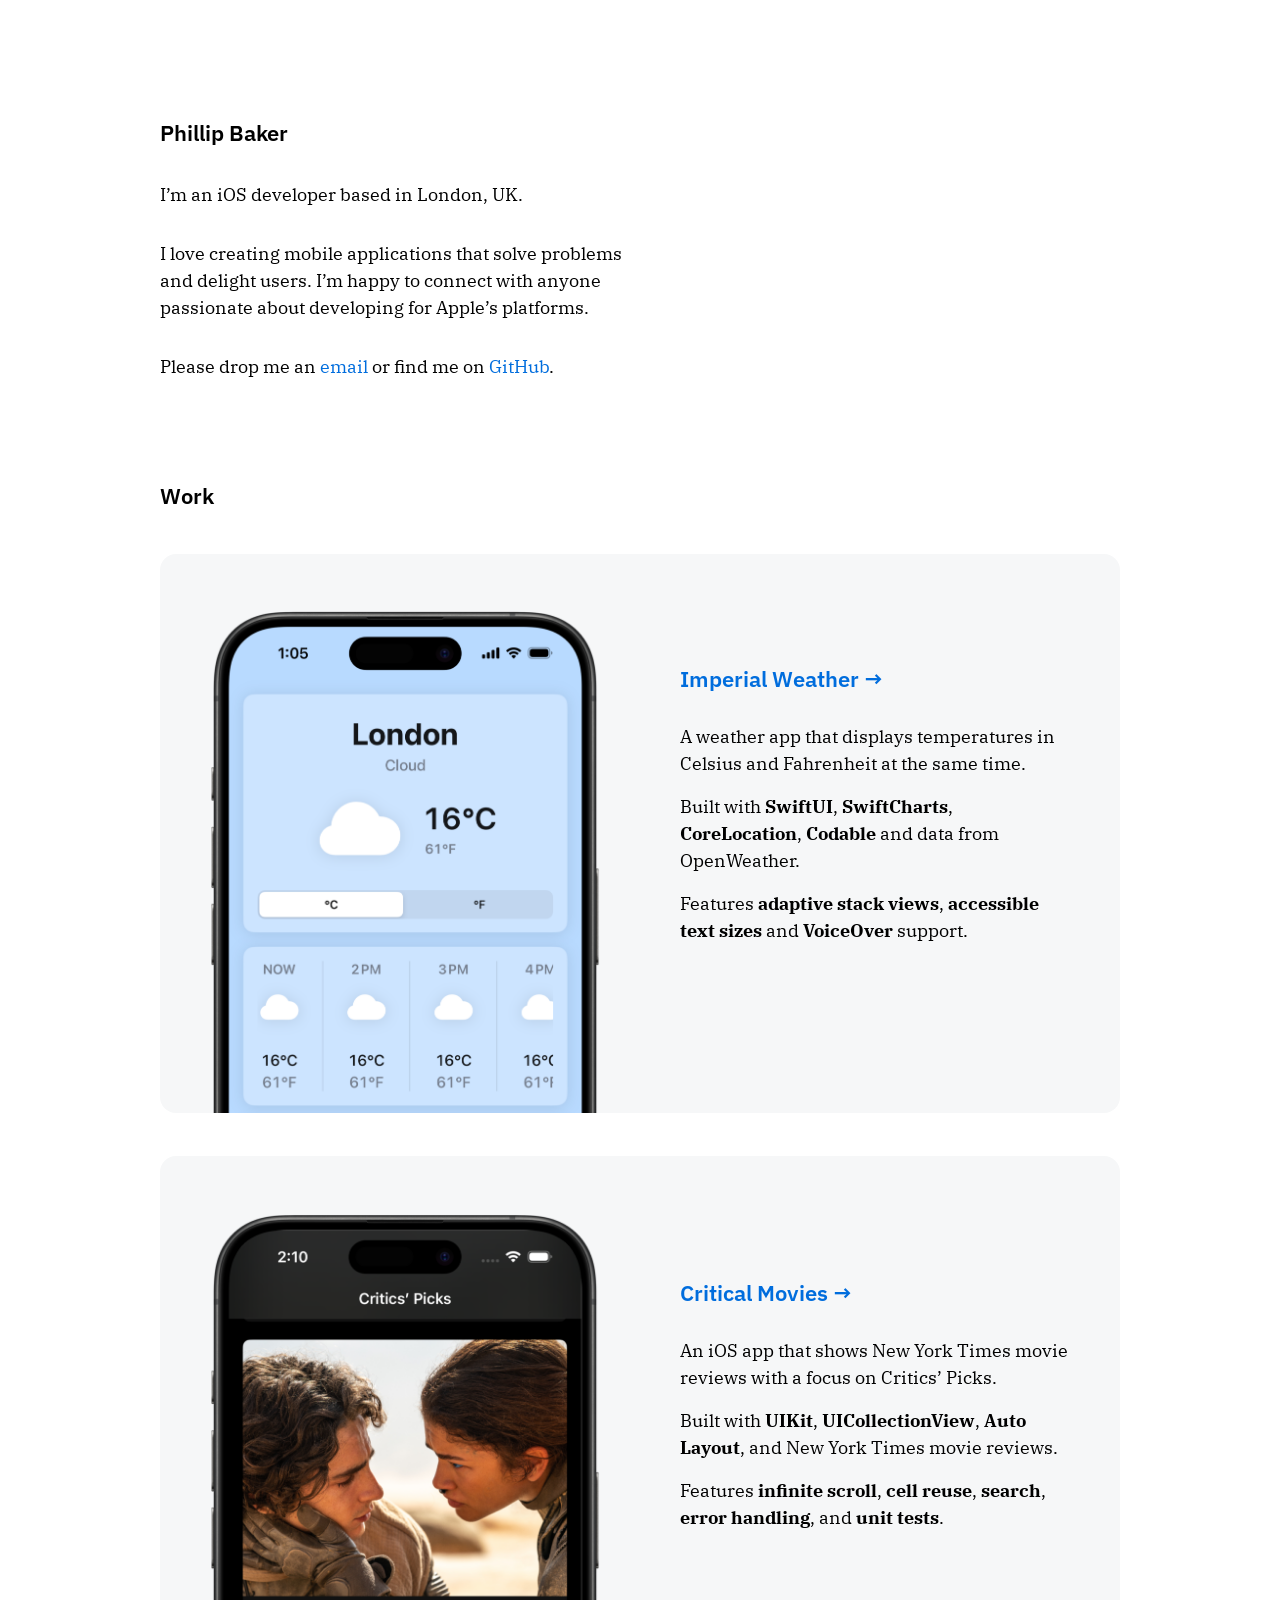
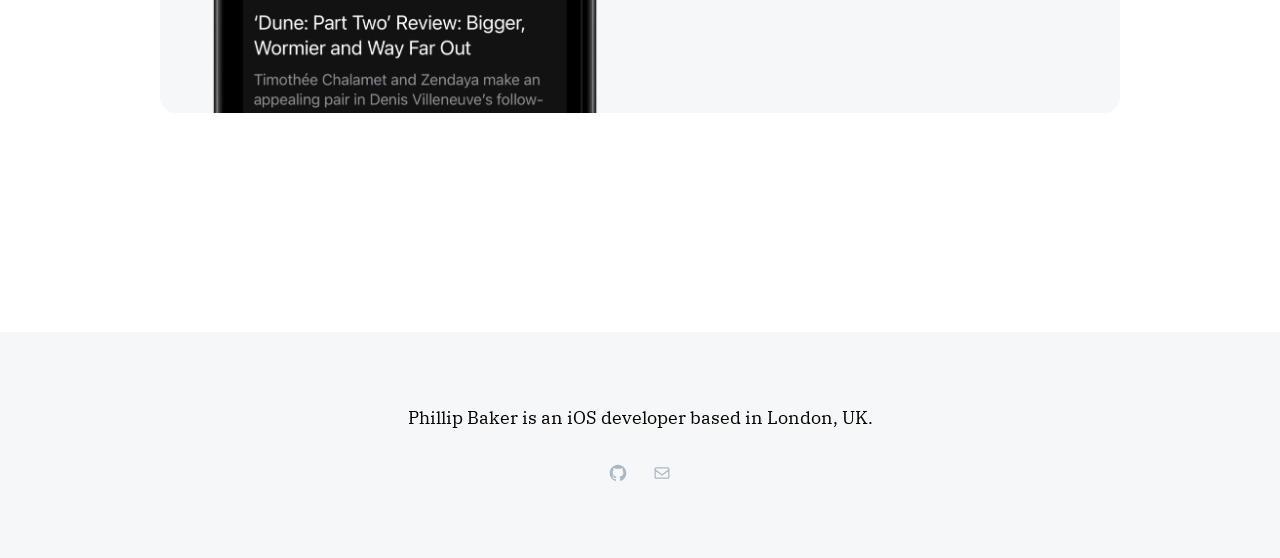
==== index.html @ 7334cdbc "Initial commit" ====
<!DOCTYPE html>
<html dir="ltr" lang="en-US" prefix="og: https://ogp.me/ns#">
<head>
	<meta charset="UTF-8">
	<meta name="viewport" content="width=device-width, initial-scale=1">
	<style>img:is([sizes="auto" i], [sizes^="auto," i]) { contain-intrinsic-size: 3000px 1500px }</style>
	
		<!-- All in One SEO 4.7.8 - aioseo.com -->
		<title>Home - Phillip Baker</title>
	<meta name="robots" content="max-image-preview:large">
	<link rel="canonical" href="/">
	<meta name="generator" content="All in One SEO (AIOSEO) 4.7.8">
		<meta property="og:locale" content="en_US">
		<meta property="og:site_name" content="Phillip Baker - iOS Developer">
		<meta property="og:type" content="website">
		<meta property="og:title" content="Home - Phillip Baker">
		<meta property="og:url" content="/">
		<meta name="twitter:card" content="summary_large_image">
		<meta name="twitter:title" content="Home - Phillip Baker">
		<script type="application/ld+json" class="aioseo-schema">{"@context":"https:\/\/schema.org","@graph":[{"@type":"BreadcrumbList","@id":"\/#breadcrumblist","itemListElement":[{"@type":"ListItem","@id":"\/#listItem","position":1,"name":"Home"}]},{"@type":"Organization","@id":"\/#organization","name":"Phillip Baker","description":"iOS Developer","url":"\/"},{"@type":"WebPage","@id":"\/#webpage","url":"\/","name":"Home - Phillip Baker","inLanguage":"en-US","isPartOf":{"@id":"\/#website"},"breadcrumb":{"@id":"\/#breadcrumblist"},"datePublished":"2021-08-05T13:31:47+00:00","dateModified":"2023-01-12T13:16:39+00:00"},{"@type":"WebSite","@id":"\/#website","url":"\/","name":"Phillip Baker","description":"iOS Developer","inLanguage":"en-US","publisher":{"@id":"\/#organization"},"potentialAction":{"@type":"SearchAction","target":{"@type":"EntryPoint","urlTemplate":"\/?s={search_term_string}"},"query-input":"required name=search_term_string"}}]}</script>
		<!-- All in One SEO -->


<link rel="dns-prefetch" href="//fonts.googleapis.com">
<link rel="preconnect" href="//c0.wp.com">
<link rel="alternate" type="application/rss+xml" title="Phillip Baker &raquo; Feed" href="/feed/">
<link rel="alternate" type="application/rss+xml" title="Phillip Baker &raquo; Comments Feed" href="/comments/feed/">
<script>
window._wpemojiSettings = {"baseUrl":"https:\/\/s.w.org\/images\/core\/emoji\/15.0.3\/72x72\/","ext":".png","svgUrl":"https:\/\/s.w.org\/images\/core\/emoji\/15.0.3\/svg\/","svgExt":".svg","source":{"concatemoji":"\/wp-includes\/js\/wp-emoji-release.min.js?ver=6.7.1"}};
/*! This file is auto-generated */
!function(i,n){var o,s,e;function c(e){try{var t={supportTests:e,timestamp:(new Date).valueOf()};sessionStorage.setItem(o,JSON.stringify(t))}catch(e){}}function p(e,t,n){e.clearRect(0,0,e.canvas.width,e.canvas.height),e.fillText(t,0,0);var t=new Uint32Array(e.getImageData(0,0,e.canvas.width,e.canvas.height).data),r=(e.clearRect(0,0,e.canvas.width,e.canvas.height),e.fillText(n,0,0),new Uint32Array(e.getImageData(0,0,e.canvas.width,e.canvas.height).data));return t.every(function(e,t){return e===r[t]})}function u(e,t,n){switch(t){case"flag":return n(e,"🏳️‍⚧️","🏳️​⚧️")?!1:!n(e,"🇺🇳","🇺​🇳")&&!n(e,"🏴󠁧󠁢󠁥󠁮󠁧󠁿","🏴​󠁧​󠁢​󠁥​󠁮​󠁧​󠁿");case"emoji":return!n(e,"🐦‍⬛","🐦​⬛")}return!1}function f(e,t,n){var r="undefined"!=typeof WorkerGlobalScope&&self instanceof WorkerGlobalScope?new OffscreenCanvas(300,150):i.createElement("canvas"),a=r.getContext("2d",{willReadFrequently:!0}),o=(a.textBaseline="top",a.font="600 32px Arial",{});return e.forEach(function(e){o[e]=t(a,e,n)}),o}function t(e){var t=i.createElement("script");t.src=e,t.defer=!0,i.head.appendChild(t)}"undefined"!=typeof Promise&&(o="wpEmojiSettingsSupports",s=["flag","emoji"],n.supports={everything:!0,everythingExceptFlag:!0},e=new Promise(function(e){i.addEventListener("DOMContentLoaded",e,{once:!0})}),new Promise(function(t){var n=function(){try{var e=JSON.parse(sessionStorage.getItem(o));if("object"==typeof e&&"number"==typeof e.timestamp&&(new Date).valueOf()<e.timestamp+604800&&"object"==typeof e.supportTests)return e.supportTests}catch(e){}return null}();if(!n){if("undefined"!=typeof Worker&&"undefined"!=typeof OffscreenCanvas&&"undefined"!=typeof URL&&URL.createObjectURL&&"undefined"!=typeof Blob)try{var e="postMessage("+f.toString()+"("+[JSON.stringify(s),u.toString(),p.toString()].join(",")+"));",r=new Blob([e],{type:"text/javascript"}),a=new Worker(URL.createObjectURL(r),{name:"wpTestEmojiSupports"});return void(a.onmessage=function(e){c(n=e.data),a.terminate(),t(n)})}catch(e){}c(n=f(s,u,p))}t(n)}).then(function(e){for(var t in e)n.supports[t]=e[t],n.supports.everything=n.supports.everything&&n.supports[t],"flag"!==t&&(n.supports.everythingExceptFlag=n.supports.everythingExceptFlag&&n.supports[t]);n.supports.everythingExceptFlag=n.supports.everythingExceptFlag&&!n.supports.flag,n.DOMReady=!1,n.readyCallback=function(){n.DOMReady=!0}}).then(function(){return e}).then(function(){var e;n.supports.everything||(n.readyCallback(),(e=n.source||{}).concatemoji?t(e.concatemoji):e.wpemoji&&e.twemoji&&(t(e.twemoji),t(e.wpemoji)))}))}((window,document),window._wpemojiSettings);
</script>
<style id="wp-block-site-title-inline-css">.wp-block-site-title{box-sizing:border-box}.wp-block-site-title :where(a){color:inherit;font-family:inherit;font-size:inherit;font-style:inherit;font-weight:inherit;letter-spacing:inherit;line-height:inherit;text-decoration:inherit}</style>
<style id="wp-block-group-inline-css">.wp-block-group{box-sizing:border-box}:where(.wp-block-group.wp-block-group-is-layout-constrained){position:relative}</style>
<style id="wp-block-paragraph-inline-css">.is-small-text{font-size:.875em}.is-regular-text{font-size:1em}.is-large-text{font-size:2.25em}.is-larger-text{font-size:3em}.has-drop-cap:not(:focus):first-letter{float:left;font-size:8.4em;font-style:normal;font-weight:100;line-height:.68;margin:.05em .1em 0 0;text-transform:uppercase}body.rtl .has-drop-cap:not(:focus):first-letter{float:none;margin-left:.1em}p.has-drop-cap.has-background{overflow:hidden}:root :where(p.has-background){padding:1.25em 2.375em}:where(p.has-text-color:not(.has-link-color)) a{color:inherit}p.has-text-align-left[style*="writing-mode:vertical-lr"],p.has-text-align-right[style*="writing-mode:vertical-rl"]{rotate:180deg}</style>
<style id="wp-block-columns-inline-css">.wp-block-columns{align-items:normal!important;box-sizing:border-box;display:flex;flex-wrap:wrap!important}@media (min-width:782px){.wp-block-columns{flex-wrap:nowrap!important}}.wp-block-columns.are-vertically-aligned-top{align-items:flex-start}.wp-block-columns.are-vertically-aligned-center{align-items:center}.wp-block-columns.are-vertically-aligned-bottom{align-items:flex-end}@media (max-width:781px){.wp-block-columns:not(.is-not-stacked-on-mobile)>.wp-block-column{flex-basis:100%!important}}@media (min-width:782px){.wp-block-columns:not(.is-not-stacked-on-mobile)>.wp-block-column{flex-basis:0;flex-grow:1}.wp-block-columns:not(.is-not-stacked-on-mobile)>.wp-block-column[style*=flex-basis]{flex-grow:0}}.wp-block-columns.is-not-stacked-on-mobile{flex-wrap:nowrap!important}.wp-block-columns.is-not-stacked-on-mobile>.wp-block-column{flex-basis:0;flex-grow:1}.wp-block-columns.is-not-stacked-on-mobile>.wp-block-column[style*=flex-basis]{flex-grow:0}:where(.wp-block-columns){margin-bottom:1.75em}:where(.wp-block-columns.has-background){padding:1.25em 2.375em}.wp-block-column{flex-grow:1;min-width:0;overflow-wrap:break-word;word-break:break-word}.wp-block-column.is-vertically-aligned-top{align-self:flex-start}.wp-block-column.is-vertically-aligned-center{align-self:center}.wp-block-column.is-vertically-aligned-bottom{align-self:flex-end}.wp-block-column.is-vertically-aligned-stretch{align-self:stretch}.wp-block-column.is-vertically-aligned-bottom,.wp-block-column.is-vertically-aligned-center,.wp-block-column.is-vertically-aligned-top{width:100%}</style>
<style id="wp-block-heading-inline-css">h1.has-background,h2.has-background,h3.has-background,h4.has-background,h5.has-background,h6.has-background{padding:1.25em 2.375em}h1.has-text-align-left[style*=writing-mode]:where([style*=vertical-lr]),h1.has-text-align-right[style*=writing-mode]:where([style*=vertical-rl]),h2.has-text-align-left[style*=writing-mode]:where([style*=vertical-lr]),h2.has-text-align-right[style*=writing-mode]:where([style*=vertical-rl]),h3.has-text-align-left[style*=writing-mode]:where([style*=vertical-lr]),h3.has-text-align-right[style*=writing-mode]:where([style*=vertical-rl]),h4.has-text-align-left[style*=writing-mode]:where([style*=vertical-lr]),h4.has-text-align-right[style*=writing-mode]:where([style*=vertical-rl]),h5.has-text-align-left[style*=writing-mode]:where([style*=vertical-lr]),h5.has-text-align-right[style*=writing-mode]:where([style*=vertical-rl]),h6.has-text-align-left[style*=writing-mode]:where([style*=vertical-lr]),h6.has-text-align-right[style*=writing-mode]:where([style*=vertical-rl]){rotate:180deg}</style>
<style id="wp-block-image-inline-css">.wp-block-image a{display:inline-block}.wp-block-image img{box-sizing:border-box;height:auto;max-width:100%;vertical-align:bottom}@media (prefers-reduced-motion:no-preference){.wp-block-image img.hide{visibility:hidden}.wp-block-image img.show{animation:show-content-image .4s}}.wp-block-image[style*=border-radius] img,.wp-block-image[style*=border-radius]>a{border-radius:inherit}.wp-block-image.has-custom-border img{box-sizing:border-box}.wp-block-image.aligncenter{text-align:center}.wp-block-image.alignfull a,.wp-block-image.alignwide a{width:100%}.wp-block-image.alignfull img,.wp-block-image.alignwide img{height:auto;width:100%}.wp-block-image .aligncenter,.wp-block-image .alignleft,.wp-block-image .alignright,.wp-block-image.aligncenter,.wp-block-image.alignleft,.wp-block-image.alignright{display:table}.wp-block-image .aligncenter>figcaption,.wp-block-image .alignleft>figcaption,.wp-block-image .alignright>figcaption,.wp-block-image.aligncenter>figcaption,.wp-block-image.alignleft>figcaption,.wp-block-image.alignright>figcaption{caption-side:bottom;display:table-caption}.wp-block-image .alignleft{float:left;margin:.5em 1em .5em 0}.wp-block-image .alignright{float:right;margin:.5em 0 .5em 1em}.wp-block-image .aligncenter{margin-left:auto;margin-right:auto}.wp-block-image :where(figcaption){margin-bottom:1em;margin-top:.5em}.wp-block-image.is-style-circle-mask img{border-radius:9999px}@supports ((-webkit-mask-image:none) or (mask-image:none)) or (-webkit-mask-image:none){.wp-block-image.is-style-circle-mask img{border-radius:0;-webkit-mask-image:url('data:image/svg+xml;utf8,<svg viewBox="0 0 100 100" xmlns="http://www.w3.org/2000/svg"><circle cx="50" cy="50" r="50"/></svg>');mask-image:url('data:image/svg+xml;utf8,<svg viewBox="0 0 100 100" xmlns="http://www.w3.org/2000/svg"><circle cx="50" cy="50" r="50"/></svg>');mask-mode:alpha;-webkit-mask-position:center;mask-position:center;-webkit-mask-repeat:no-repeat;mask-repeat:no-repeat;-webkit-mask-size:contain;mask-size:contain}}:root :where(.wp-block-image.is-style-rounded img,.wp-block-image .is-style-rounded img){border-radius:9999px}.wp-block-image figure{margin:0}.wp-lightbox-container{display:flex;flex-direction:column;position:relative}.wp-lightbox-container img{cursor:zoom-in}.wp-lightbox-container img:hover+button{opacity:1}.wp-lightbox-container button{align-items:center;-webkit-backdrop-filter:blur(16px) saturate(180%);backdrop-filter:blur(16px) saturate(180%);background-color:#5a5a5a40;border:none;border-radius:4px;cursor:zoom-in;display:flex;height:20px;justify-content:center;opacity:0;padding:0;position:absolute;right:16px;text-align:center;top:16px;transition:opacity .2s ease;width:20px;z-index:100}.wp-lightbox-container button:focus-visible{outline:3px auto #5a5a5a40;outline:3px auto -webkit-focus-ring-color;outline-offset:3px}.wp-lightbox-container button:hover{cursor:pointer;opacity:1}.wp-lightbox-container button:focus{opacity:1}.wp-lightbox-container button:focus,.wp-lightbox-container button:hover,.wp-lightbox-container button:not(:hover):not(:active):not(.has-background){background-color:#5a5a5a40;border:none}.wp-lightbox-overlay{box-sizing:border-box;cursor:zoom-out;height:100vh;left:0;overflow:hidden;position:fixed;top:0;visibility:hidden;width:100%;z-index:100000}.wp-lightbox-overlay .close-button{align-items:center;cursor:pointer;display:flex;justify-content:center;min-height:40px;min-width:40px;padding:0;position:absolute;right:calc(env(safe-area-inset-right) + 16px);top:calc(env(safe-area-inset-top) + 16px);z-index:5000000}.wp-lightbox-overlay .close-button:focus,.wp-lightbox-overlay .close-button:hover,.wp-lightbox-overlay .close-button:not(:hover):not(:active):not(.has-background){background:none;border:none}.wp-lightbox-overlay .lightbox-image-container{height:var(--wp--lightbox-container-height);left:50%;overflow:hidden;position:absolute;top:50%;transform:translate(-50%,-50%);transform-origin:top left;width:var(--wp--lightbox-container-width);z-index:9999999999}.wp-lightbox-overlay .wp-block-image{align-items:center;box-sizing:border-box;display:flex;height:100%;justify-content:center;margin:0;position:relative;transform-origin:0 0;width:100%;z-index:3000000}.wp-lightbox-overlay .wp-block-image img{height:var(--wp--lightbox-image-height);min-height:var(--wp--lightbox-image-height);min-width:var(--wp--lightbox-image-width);width:var(--wp--lightbox-image-width)}.wp-lightbox-overlay .wp-block-image figcaption{display:none}.wp-lightbox-overlay button{background:none;border:none}.wp-lightbox-overlay .scrim{background-color:#fff;height:100%;opacity:.9;position:absolute;width:100%;z-index:2000000}.wp-lightbox-overlay.active{animation:turn-on-visibility .25s both;visibility:visible}.wp-lightbox-overlay.active img{animation:turn-on-visibility .35s both}.wp-lightbox-overlay.show-closing-animation:not(.active){animation:turn-off-visibility .35s both}.wp-lightbox-overlay.show-closing-animation:not(.active) img{animation:turn-off-visibility .25s both}@media (prefers-reduced-motion:no-preference){.wp-lightbox-overlay.zoom.active{animation:none;opacity:1;visibility:visible}.wp-lightbox-overlay.zoom.active .lightbox-image-container{animation:lightbox-zoom-in .4s}.wp-lightbox-overlay.zoom.active .lightbox-image-container img{animation:none}.wp-lightbox-overlay.zoom.active .scrim{animation:turn-on-visibility .4s forwards}.wp-lightbox-overlay.zoom.show-closing-animation:not(.active){animation:none}.wp-lightbox-overlay.zoom.show-closing-animation:not(.active) .lightbox-image-container{animation:lightbox-zoom-out .4s}.wp-lightbox-overlay.zoom.show-closing-animation:not(.active) .lightbox-image-container img{animation:none}.wp-lightbox-overlay.zoom.show-closing-animation:not(.active) .scrim{animation:turn-off-visibility .4s forwards}}@keyframes show-content-image{0%{visibility:hidden}99%{visibility:hidden}to{visibility:visible}}@keyframes turn-on-visibility{0%{opacity:0}to{opacity:1}}@keyframes turn-off-visibility{0%{opacity:1;visibility:visible}99%{opacity:0;visibility:visible}to{opacity:0;visibility:hidden}}@keyframes lightbox-zoom-in{0%{transform:translate(calc((-100vw + var(--wp--lightbox-scrollbar-width))/2 + var(--wp--lightbox-initial-left-position)),calc(-50vh + var(--wp--lightbox-initial-top-position))) scale(var(--wp--lightbox-scale))}to{transform:translate(-50%,-50%) scale(1)}}@keyframes lightbox-zoom-out{0%{transform:translate(-50%,-50%) scale(1);visibility:visible}99%{visibility:visible}to{transform:translate(calc((-100vw + var(--wp--lightbox-scrollbar-width))/2 + var(--wp--lightbox-initial-left-position)),calc(-50vh + var(--wp--lightbox-initial-top-position))) scale(var(--wp--lightbox-scale));visibility:hidden}}</style>
<style id="wp-block-spacer-inline-css">.wp-block-spacer{clear:both}</style>
<link rel="stylesheet" id="wp-block-social-links-css" href="https://c0.wp.com/c/6.7.1/wp-includes/blocks/social-links/style.min.css" media="all">
<style id="wp-emoji-styles-inline-css">img.wp-smiley, img.emoji {
		display: inline !important;
		border: none !important;
		box-shadow: none !important;
		height: 1em !important;
		width: 1em !important;
		margin: 0 0.07em !important;
		vertical-align: -0.1em !important;
		background: none !important;
		padding: 0 !important;
	}</style>
<style id="wp-block-library-inline-css">:root{--wp-admin-theme-color:#007cba;--wp-admin-theme-color--rgb:0,124,186;--wp-admin-theme-color-darker-10:#006ba1;--wp-admin-theme-color-darker-10--rgb:0,107,161;--wp-admin-theme-color-darker-20:#005a87;--wp-admin-theme-color-darker-20--rgb:0,90,135;--wp-admin-border-width-focus:2px;--wp-block-synced-color:#7a00df;--wp-block-synced-color--rgb:122,0,223;--wp-bound-block-color:var(--wp-block-synced-color)}@media (min-resolution:192dpi){:root{--wp-admin-border-width-focus:1.5px}}.wp-element-button{cursor:pointer}:root{--wp--preset--font-size--normal:16px;--wp--preset--font-size--huge:42px}:root .has-very-light-gray-background-color{background-color:#eee}:root .has-very-dark-gray-background-color{background-color:#313131}:root .has-very-light-gray-color{color:#eee}:root .has-very-dark-gray-color{color:#313131}:root .has-vivid-green-cyan-to-vivid-cyan-blue-gradient-background{background:linear-gradient(135deg,#00d084,#0693e3)}:root .has-purple-crush-gradient-background{background:linear-gradient(135deg,#34e2e4,#4721fb 50%,#ab1dfe)}:root .has-hazy-dawn-gradient-background{background:linear-gradient(135deg,#faaca8,#dad0ec)}:root .has-subdued-olive-gradient-background{background:linear-gradient(135deg,#fafae1,#67a671)}:root .has-atomic-cream-gradient-background{background:linear-gradient(135deg,#fdd79a,#004a59)}:root .has-nightshade-gradient-background{background:linear-gradient(135deg,#330968,#31cdcf)}:root .has-midnight-gradient-background{background:linear-gradient(135deg,#020381,#2874fc)}.has-regular-font-size{font-size:1em}.has-larger-font-size{font-size:2.625em}.has-normal-font-size{font-size:var(--wp--preset--font-size--normal)}.has-huge-font-size{font-size:var(--wp--preset--font-size--huge)}.has-text-align-center{text-align:center}.has-text-align-left{text-align:left}.has-text-align-right{text-align:right}#end-resizable-editor-section{display:none}.aligncenter{clear:both}.items-justified-left{justify-content:flex-start}.items-justified-center{justify-content:center}.items-justified-right{justify-content:flex-end}.items-justified-space-between{justify-content:space-between}.screen-reader-text{border:0;clip:rect(1px,1px,1px,1px);clip-path:inset(50%);height:1px;margin:-1px;overflow:hidden;padding:0;position:absolute;width:1px;word-wrap:normal!important}.screen-reader-text:focus{background-color:#ddd;clip:auto!important;clip-path:none;color:#444;display:block;font-size:1em;height:auto;left:5px;line-height:normal;padding:15px 23px 14px;text-decoration:none;top:5px;width:auto;z-index:100000}html :where(.has-border-color){border-style:solid}html :where([style*=border-top-color]){border-top-style:solid}html :where([style*=border-right-color]){border-right-style:solid}html :where([style*=border-bottom-color]){border-bottom-style:solid}html :where([style*=border-left-color]){border-left-style:solid}html :where([style*=border-width]){border-style:solid}html :where([style*=border-top-width]){border-top-style:solid}html :where([style*=border-right-width]){border-right-style:solid}html :where([style*=border-bottom-width]){border-bottom-style:solid}html :where([style*=border-left-width]){border-left-style:solid}html :where(img[class*=wp-image-]){height:auto;max-width:100%}:where(figure){margin:0 0 1em}html :where(.is-position-sticky){--wp-admin--admin-bar--position-offset:var(--wp-admin--admin-bar--height,0px)}@media screen and (max-width:600px){html :where(.is-position-sticky){--wp-admin--admin-bar--position-offset:0px}}</style>
<style id="global-styles-inline-css">:root{--wp--preset--aspect-ratio--square: 1;--wp--preset--aspect-ratio--4-3: 4/3;--wp--preset--aspect-ratio--3-4: 3/4;--wp--preset--aspect-ratio--3-2: 3/2;--wp--preset--aspect-ratio--2-3: 2/3;--wp--preset--aspect-ratio--16-9: 16/9;--wp--preset--aspect-ratio--9-16: 9/16;--wp--preset--color--black: #000000;--wp--preset--color--cyan-bluish-gray: #abb8c3;--wp--preset--color--white: #ffffff;--wp--preset--color--pale-pink: #f78da7;--wp--preset--color--vivid-red: #cf2e2e;--wp--preset--color--luminous-vivid-orange: #ff6900;--wp--preset--color--luminous-vivid-amber: #fcb900;--wp--preset--color--light-green-cyan: #7bdcb5;--wp--preset--color--vivid-green-cyan: #00d084;--wp--preset--color--pale-cyan-blue: #8ed1fc;--wp--preset--color--vivid-cyan-blue: #0693e3;--wp--preset--color--vivid-purple: #9b51e0;--wp--preset--color--base: #ffffff;--wp--preset--color--contrast: #000000;--wp--preset--color--primary: #9DFF20;--wp--preset--color--secondary: #0073e5;--wp--preset--color--tertiary: #F6F6F6;--wp--preset--gradient--vivid-cyan-blue-to-vivid-purple: linear-gradient(135deg,rgba(6,147,227,1) 0%,rgb(155,81,224) 100%);--wp--preset--gradient--light-green-cyan-to-vivid-green-cyan: linear-gradient(135deg,rgb(122,220,180) 0%,rgb(0,208,130) 100%);--wp--preset--gradient--luminous-vivid-amber-to-luminous-vivid-orange: linear-gradient(135deg,rgba(252,185,0,1) 0%,rgba(255,105,0,1) 100%);--wp--preset--gradient--luminous-vivid-orange-to-vivid-red: linear-gradient(135deg,rgba(255,105,0,1) 0%,rgb(207,46,46) 100%);--wp--preset--gradient--very-light-gray-to-cyan-bluish-gray: linear-gradient(135deg,rgb(238,238,238) 0%,rgb(169,184,195) 100%);--wp--preset--gradient--cool-to-warm-spectrum: linear-gradient(135deg,rgb(74,234,220) 0%,rgb(151,120,209) 20%,rgb(207,42,186) 40%,rgb(238,44,130) 60%,rgb(251,105,98) 80%,rgb(254,248,76) 100%);--wp--preset--gradient--blush-light-purple: linear-gradient(135deg,rgb(255,206,236) 0%,rgb(152,150,240) 100%);--wp--preset--gradient--blush-bordeaux: linear-gradient(135deg,rgb(254,205,165) 0%,rgb(254,45,45) 50%,rgb(107,0,62) 100%);--wp--preset--gradient--luminous-dusk: linear-gradient(135deg,rgb(255,203,112) 0%,rgb(199,81,192) 50%,rgb(65,88,208) 100%);--wp--preset--gradient--pale-ocean: linear-gradient(135deg,rgb(255,245,203) 0%,rgb(182,227,212) 50%,rgb(51,167,181) 100%);--wp--preset--gradient--electric-grass: linear-gradient(135deg,rgb(202,248,128) 0%,rgb(113,206,126) 100%);--wp--preset--gradient--midnight: linear-gradient(135deg,rgb(2,3,129) 0%,rgb(40,116,252) 100%);--wp--preset--font-size--small: clamp(0.875rem, 0.875rem + ((1vw - 0.2rem) * 0.313), 1rem);--wp--preset--font-size--medium: clamp(1rem, 1rem + ((1vw - 0.2rem) * 0.313), 1.125rem);--wp--preset--font-size--large: clamp(1.75rem, 1.75rem + ((1vw - 0.2rem) * 0.313), 1.875rem);--wp--preset--font-size--x-large: 2.25rem;--wp--preset--font-size--xx-large: clamp(4rem, 4rem + ((1vw - 0.2rem) * 15), 10rem);--wp--preset--font-family--dm-sans: "DM Sans", sans-serif;--wp--preset--font-family--ibm-plex-mono: 'IBM Plex Mono', monospace;--wp--preset--font-family--inter: "Inter", sans-serif;--wp--preset--font-family--system-font: -apple-system,BlinkMacSystemFont,"Segoe UI",Roboto,Oxygen-Sans,Ubuntu,Cantarell,"Helvetica Neue",sans-serif;--wp--preset--font-family--source-serif-pro: "Source Serif Pro", serif;--wp--preset--spacing--20: 0.44rem;--wp--preset--spacing--30: clamp(1.5rem, 5vw, 2rem);--wp--preset--spacing--40: clamp(1.8rem, 1.8rem + ((1vw - 0.48rem) * 2.885), 3rem);--wp--preset--spacing--50: clamp(2.5rem, 8vw, 4.5rem);--wp--preset--spacing--60: clamp(3.75rem, 10vw, 7rem);--wp--preset--spacing--70: clamp(5rem, 5.25rem + ((1vw - 0.48rem) * 9.096), 8rem);--wp--preset--spacing--80: clamp(7rem, 14vw, 11rem);--wp--preset--shadow--natural: 6px 6px 9px rgba(0, 0, 0, 0.2);--wp--preset--shadow--deep: 12px 12px 50px rgba(0, 0, 0, 0.4);--wp--preset--shadow--sharp: 6px 6px 0px rgba(0, 0, 0, 0.2);--wp--preset--shadow--outlined: 6px 6px 0px -3px rgba(255, 255, 255, 1), 6px 6px rgba(0, 0, 0, 1);--wp--preset--shadow--crisp: 6px 6px 0px rgba(0, 0, 0, 1);}:root { --wp--style--global--content-size: 580px;--wp--style--global--wide-size: 960px; }:where(body) { margin: 0; }.wp-site-blocks { padding-top: var(--wp--style--root--padding-top); padding-bottom: var(--wp--style--root--padding-bottom); }.has-global-padding { padding-right: var(--wp--style--root--padding-right); padding-left: var(--wp--style--root--padding-left); }.has-global-padding > .alignfull { margin-right: calc(var(--wp--style--root--padding-right) * -1); margin-left: calc(var(--wp--style--root--padding-left) * -1); }.has-global-padding :where(:not(.alignfull.is-layout-flow) > .has-global-padding:not(.wp-block-block, .alignfull)) { padding-right: 0; padding-left: 0; }.has-global-padding :where(:not(.alignfull.is-layout-flow) > .has-global-padding:not(.wp-block-block, .alignfull)) > .alignfull { margin-left: 0; margin-right: 0; }.wp-site-blocks > .alignleft { float: left; margin-right: 2em; }.wp-site-blocks > .alignright { float: right; margin-left: 2em; }.wp-site-blocks > .aligncenter { justify-content: center; margin-left: auto; margin-right: auto; }:where(.wp-site-blocks) > * { margin-block-start: 1rem; margin-block-end: 0; }:where(.wp-site-blocks) > :first-child { margin-block-start: 0; }:where(.wp-site-blocks) > :last-child { margin-block-end: 0; }:root { --wp--style--block-gap: 1rem; }:root :where(.is-layout-flow) > :first-child{margin-block-start: 0;}:root :where(.is-layout-flow) > :last-child{margin-block-end: 0;}:root :where(.is-layout-flow) > *{margin-block-start: 1rem;margin-block-end: 0;}:root :where(.is-layout-constrained) > :first-child{margin-block-start: 0;}:root :where(.is-layout-constrained) > :last-child{margin-block-end: 0;}:root :where(.is-layout-constrained) > *{margin-block-start: 1rem;margin-block-end: 0;}:root :where(.is-layout-flex){gap: 1rem;}:root :where(.is-layout-grid){gap: 1rem;}.is-layout-flow > .alignleft{float: left;margin-inline-start: 0;margin-inline-end: 2em;}.is-layout-flow > .alignright{float: right;margin-inline-start: 2em;margin-inline-end: 0;}.is-layout-flow > .aligncenter{margin-left: auto !important;margin-right: auto !important;}.is-layout-constrained > .alignleft{float: left;margin-inline-start: 0;margin-inline-end: 2em;}.is-layout-constrained > .alignright{float: right;margin-inline-start: 2em;margin-inline-end: 0;}.is-layout-constrained > .aligncenter{margin-left: auto !important;margin-right: auto !important;}.is-layout-constrained > :where(:not(.alignleft):not(.alignright):not(.alignfull)){max-width: var(--wp--style--global--content-size);margin-left: auto !important;margin-right: auto !important;}.is-layout-constrained > .alignwide{max-width: var(--wp--style--global--wide-size);}body .is-layout-flex{display: flex;}.is-layout-flex{flex-wrap: wrap;align-items: center;}.is-layout-flex > :is(*, div){margin: 0;}body .is-layout-grid{display: grid;}.is-layout-grid > :is(*, div){margin: 0;}body{background-color: var(--wp--preset--color--base);color: var(--wp--preset--color--contrast);font-family: var(--wp--preset--font-family--system-font);font-size: var(--wp--preset--font-size--medium);line-height: 1.5;--wp--style--root--padding-top: 0px;--wp--style--root--padding-right: var(--wp--preset--spacing--30);--wp--style--root--padding-bottom: 0px;--wp--style--root--padding-left: var(--wp--preset--spacing--30);}a:where(:not(.wp-element-button)){color: var(--wp--preset--color--contrast);text-decoration: underline;}:root :where(a:where(:not(.wp-element-button)):hover){text-decoration: none;}:root :where(a:where(:not(.wp-element-button)):focus){text-decoration: underline dashed;}:root :where(a:where(:not(.wp-element-button)):active){color: var(--wp--preset--color--secondary);text-decoration: none;}h1, h2, h3, h4, h5, h6{font-weight: 400;line-height: 1.4;}h1{font-size: clamp(2.032rem, 2.032rem + ((1vw - 0.2rem) * 3.983), 3.625rem);line-height: 1.2;}h2{font-size: clamp(1.624rem, 1.624rem + ((1vw - 0.2rem) * 2.815), 2.75rem);line-height: 1.2;}h3{font-size: var(--wp--preset--font-size--x-large);}h4{font-size: var(--wp--preset--font-size--large);}h5{font-size: var(--wp--preset--font-size--medium);font-weight: 700;text-transform: uppercase;}h6{font-size: var(--wp--preset--font-size--medium);text-transform: uppercase;}:root :where(.wp-element-button, .wp-block-button__link){background-color: #61abff2e;border-radius: 0;border-width: 0;color: #1374e5;font-family: inherit;font-size: inherit;line-height: inherit;padding: calc(0.667em + 2px) calc(1.333em + 2px);text-decoration: none;}:root :where(.wp-element-button:visited, .wp-block-button__link:visited){color: var(--wp--preset--color--contrast);}:root :where(.wp-element-button:hover, .wp-block-button__link:hover){background-color: var(--wp--preset--color--contrast);color: var(--wp--preset--color--base);}:root :where(.wp-element-button:focus, .wp-block-button__link:focus){background-color: var(--wp--preset--color--contrast);color: var(--wp--preset--color--base);}:root :where(.wp-element-button:active, .wp-block-button__link:active){background-color: var(--wp--preset--color--secondary);color: var(--wp--preset--color--base);}.has-black-color{color: var(--wp--preset--color--black) !important;}.has-cyan-bluish-gray-color{color: var(--wp--preset--color--cyan-bluish-gray) !important;}.has-white-color{color: var(--wp--preset--color--white) !important;}.has-pale-pink-color{color: var(--wp--preset--color--pale-pink) !important;}.has-vivid-red-color{color: var(--wp--preset--color--vivid-red) !important;}.has-luminous-vivid-orange-color{color: var(--wp--preset--color--luminous-vivid-orange) !important;}.has-luminous-vivid-amber-color{color: var(--wp--preset--color--luminous-vivid-amber) !important;}.has-light-green-cyan-color{color: var(--wp--preset--color--light-green-cyan) !important;}.has-vivid-green-cyan-color{color: var(--wp--preset--color--vivid-green-cyan) !important;}.has-pale-cyan-blue-color{color: var(--wp--preset--color--pale-cyan-blue) !important;}.has-vivid-cyan-blue-color{color: var(--wp--preset--color--vivid-cyan-blue) !important;}.has-vivid-purple-color{color: var(--wp--preset--color--vivid-purple) !important;}.has-base-color{color: var(--wp--preset--color--base) !important;}.has-contrast-color{color: var(--wp--preset--color--contrast) !important;}.has-primary-color{color: var(--wp--preset--color--primary) !important;}.has-secondary-color{color: var(--wp--preset--color--secondary) !important;}.has-tertiary-color{color: var(--wp--preset--color--tertiary) !important;}.has-black-background-color{background-color: var(--wp--preset--color--black) !important;}.has-cyan-bluish-gray-background-color{background-color: var(--wp--preset--color--cyan-bluish-gray) !important;}.has-white-background-color{background-color: var(--wp--preset--color--white) !important;}.has-pale-pink-background-color{background-color: var(--wp--preset--color--pale-pink) !important;}.has-vivid-red-background-color{background-color: var(--wp--preset--color--vivid-red) !important;}.has-luminous-vivid-orange-background-color{background-color: var(--wp--preset--color--luminous-vivid-orange) !important;}.has-luminous-vivid-amber-background-color{background-color: var(--wp--preset--color--luminous-vivid-amber) !important;}.has-light-green-cyan-background-color{background-color: var(--wp--preset--color--light-green-cyan) !important;}.has-vivid-green-cyan-background-color{background-color: var(--wp--preset--color--vivid-green-cyan) !important;}.has-pale-cyan-blue-background-color{background-color: var(--wp--preset--color--pale-cyan-blue) !important;}.has-vivid-cyan-blue-background-color{background-color: var(--wp--preset--color--vivid-cyan-blue) !important;}.has-vivid-purple-background-color{background-color: var(--wp--preset--color--vivid-purple) !important;}.has-base-background-color{background-color: var(--wp--preset--color--base) !important;}.has-contrast-background-color{background-color: var(--wp--preset--color--contrast) !important;}.has-primary-background-color{background-color: var(--wp--preset--color--primary) !important;}.has-secondary-background-color{background-color: var(--wp--preset--color--secondary) !important;}.has-tertiary-background-color{background-color: var(--wp--preset--color--tertiary) !important;}.has-black-border-color{border-color: var(--wp--preset--color--black) !important;}.has-cyan-bluish-gray-border-color{border-color: var(--wp--preset--color--cyan-bluish-gray) !important;}.has-white-border-color{border-color: var(--wp--preset--color--white) !important;}.has-pale-pink-border-color{border-color: var(--wp--preset--color--pale-pink) !important;}.has-vivid-red-border-color{border-color: var(--wp--preset--color--vivid-red) !important;}.has-luminous-vivid-orange-border-color{border-color: var(--wp--preset--color--luminous-vivid-orange) !important;}.has-luminous-vivid-amber-border-color{border-color: var(--wp--preset--color--luminous-vivid-amber) !important;}.has-light-green-cyan-border-color{border-color: var(--wp--preset--color--light-green-cyan) !important;}.has-vivid-green-cyan-border-color{border-color: var(--wp--preset--color--vivid-green-cyan) !important;}.has-pale-cyan-blue-border-color{border-color: var(--wp--preset--color--pale-cyan-blue) !important;}.has-vivid-cyan-blue-border-color{border-color: var(--wp--preset--color--vivid-cyan-blue) !important;}.has-vivid-purple-border-color{border-color: var(--wp--preset--color--vivid-purple) !important;}.has-base-border-color{border-color: var(--wp--preset--color--base) !important;}.has-contrast-border-color{border-color: var(--wp--preset--color--contrast) !important;}.has-primary-border-color{border-color: var(--wp--preset--color--primary) !important;}.has-secondary-border-color{border-color: var(--wp--preset--color--secondary) !important;}.has-tertiary-border-color{border-color: var(--wp--preset--color--tertiary) !important;}.has-vivid-cyan-blue-to-vivid-purple-gradient-background{background: var(--wp--preset--gradient--vivid-cyan-blue-to-vivid-purple) !important;}.has-light-green-cyan-to-vivid-green-cyan-gradient-background{background: var(--wp--preset--gradient--light-green-cyan-to-vivid-green-cyan) !important;}.has-luminous-vivid-amber-to-luminous-vivid-orange-gradient-background{background: var(--wp--preset--gradient--luminous-vivid-amber-to-luminous-vivid-orange) !important;}.has-luminous-vivid-orange-to-vivid-red-gradient-background{background: var(--wp--preset--gradient--luminous-vivid-orange-to-vivid-red) !important;}.has-very-light-gray-to-cyan-bluish-gray-gradient-background{background: var(--wp--preset--gradient--very-light-gray-to-cyan-bluish-gray) !important;}.has-cool-to-warm-spectrum-gradient-background{background: var(--wp--preset--gradient--cool-to-warm-spectrum) !important;}.has-blush-light-purple-gradient-background{background: var(--wp--preset--gradient--blush-light-purple) !important;}.has-blush-bordeaux-gradient-background{background: var(--wp--preset--gradient--blush-bordeaux) !important;}.has-luminous-dusk-gradient-background{background: var(--wp--preset--gradient--luminous-dusk) !important;}.has-pale-ocean-gradient-background{background: var(--wp--preset--gradient--pale-ocean) !important;}.has-electric-grass-gradient-background{background: var(--wp--preset--gradient--electric-grass) !important;}.has-midnight-gradient-background{background: var(--wp--preset--gradient--midnight) !important;}.has-small-font-size{font-size: var(--wp--preset--font-size--small) !important;}.has-medium-font-size{font-size: var(--wp--preset--font-size--medium) !important;}.has-large-font-size{font-size: var(--wp--preset--font-size--large) !important;}.has-x-large-font-size{font-size: var(--wp--preset--font-size--x-large) !important;}.has-xx-large-font-size{font-size: var(--wp--preset--font-size--xx-large) !important;}.has-dm-sans-font-family{font-family: var(--wp--preset--font-family--dm-sans) !important;}.has-ibm-plex-mono-font-family{font-family: var(--wp--preset--font-family--ibm-plex-mono) !important;}.has-inter-font-family{font-family: var(--wp--preset--font-family--inter) !important;}.has-system-font-font-family{font-family: var(--wp--preset--font-family--system-font) !important;}.has-source-serif-pro-font-family{font-family: var(--wp--preset--font-family--source-serif-pro) !important;}
:root :where(.wp-block-site-title){font-size: var(--wp--preset--font-size--medium);font-weight: normal;line-height: 1.4;}
:root :where(.wp-block-site-title a:where(:not(.wp-element-button))){text-decoration: none;}
:root :where(.wp-block-site-title a:where(:not(.wp-element-button)):hover){text-decoration: underline;}
:root :where(.wp-block-site-title a:where(:not(.wp-element-button)):focus){text-decoration: underline dashed;}
:root :where(.wp-block-site-title a:where(:not(.wp-element-button)):active){color: var(--wp--preset--color--secondary);text-decoration: none;}</style>
<style id="core-block-supports-inline-css">.wp-container-core-group-is-layout-2 > .alignfull{margin-right:calc(0px * -1);margin-left:calc(0px * -1);}.wp-container-core-group-is-layout-2 > *{margin-block-start:0;margin-block-end:0;}.wp-container-core-group-is-layout-2 > * + *{margin-block-start:0;margin-block-end:0;}.wp-container-core-columns-is-layout-1{flex-wrap:nowrap;gap:0 0;}.wp-container-core-columns-is-layout-2{flex-wrap:nowrap;gap:var(--wp--preset--spacing--40) var(--wp--preset--spacing--40);}.wp-container-core-columns-is-layout-3{flex-wrap:nowrap;gap:var(--wp--preset--spacing--40) var(--wp--preset--spacing--40);}.wp-container-core-social-links-is-layout-1{gap:1.5rem 1.5rem;justify-content:center;}.wp-container-core-group-is-layout-5{gap:0rem;flex-direction:column;align-items:center;}</style>
<style id="wp-block-template-skip-link-inline-css">.skip-link.screen-reader-text {
			border: 0;
			clip: rect(1px,1px,1px,1px);
			clip-path: inset(50%);
			height: 1px;
			margin: -1px;
			overflow: hidden;
			padding: 0;
			position: absolute !important;
			width: 1px;
			word-wrap: normal !important;
		}

		.skip-link.screen-reader-text:focus {
			background-color: #eee;
			clip: auto !important;
			clip-path: none;
			color: #444;
			display: block;
			font-size: 1em;
			height: auto;
			left: 5px;
			line-height: normal;
			padding: 15px 23px 14px;
			text-decoration: none;
			top: 5px;
			width: auto;
			z-index: 100000;
		}</style>
<link rel="stylesheet" id="bodhi-svgs-attachment-css" href="/wp-content/plugins/svg-support/css/svgs-attachment.css?ver=2.5.8" media="all">
<link rel="stylesheet" id="style-css" href="/wp-content/themes/twentytwentythree-child/style.css?ver=6.7.1" media="all">
<link rel="stylesheet" id="google-fonts-css" href="https://fonts.googleapis.com/css2?family=IBM+Plex+Sans:ital,wght@0,400;0,600;1,400&#038;family=IBM+Plex+Serif:ital,wght@0,400;0,600;1,400&#038;display=swap" media="all">
<style id="wp-typography-custom-inline-css">sub, sup{font-size: 75%;line-height: 100%}sup{vertical-align: 60%}sub{vertical-align: -10%}.amp{font-family: Baskerville, "Goudy Old Style", Palatino, "Book Antiqua", "Warnock Pro", serif;font-size: 1.1em;font-style: italic;font-weight: normal;line-height: 1em}.caps{font-size: 90%}.dquo{margin-left: -0.4em}.quo{margin-left: -0.2em}.pull-single{margin-left: -0.15em}.push-single{margin-right: 0.15em}.pull-double{margin-left: -0.38em}.push-double{margin-right: 0.38em}</style>
<style id="wp-typography-safari-font-workaround-inline-css">body {-webkit-font-feature-settings: "liga";font-feature-settings: "liga";-ms-font-feature-settings: normal;}</style>
<script src="/wp-content/plugins/svg-support/vendor/DOMPurify/DOMPurify.min.js?ver=1.0.1" id="bodhi-dompurify-library-js"></script>
<script src="https://c0.wp.com/c/6.7.1/wp-includes/js/jquery/jquery.min.js" id="jquery-core-js"></script>
<script src="https://c0.wp.com/c/6.7.1/wp-includes/js/jquery/jquery-migrate.min.js" id="jquery-migrate-js"></script>
<script src="/wp-content/plugins/svg-support/js/min/svgs-inline-min.js?ver=2.5.8" id="bodhi_svg_inline-js"></script>
<script id="bodhi_svg_inline-js-after">cssTarget={"Bodhi":"img.style-svg","ForceInlineSVG":"style-svg"};ForceInlineSVGActive="false";frontSanitizationEnabled="on";</script>
<link rel="https://api.w.org/" href="/wp-json/">
<link rel="alternate" title="JSON" type="application/json" href="/wp-json/wp/v2/pages/29">
<link rel="EditURI" type="application/rsd+xml" title="RSD" href="/xmlrpc.php?rsd">
<meta name="generator" content="WordPress 6.7.1">
<link rel="shortlink" href="/">
<link rel="alternate" title="oEmbed (JSON)" type="application/json+oembed" href="/wp-json/oembed/1.0/embed?url=https%3A%2F%2F%2F">
<link rel="alternate" title="oEmbed (XML)" type="text/xml+oembed" href="/wp-json/oembed/1.0/embed?url=https%3A%2F%2F%2F#038;format=xml">
<style class="wp-fonts-local">@font-face{font-family:"DM Sans";font-style:normal;font-weight:400;font-display:fallback;src:url('/wp-content/themes/twentytwentythree/assets/fonts/dm-sans/DMSans-Regular.woff2') format('woff2');font-stretch:normal;}
@font-face{font-family:"DM Sans";font-style:italic;font-weight:400;font-display:fallback;src:url('/wp-content/themes/twentytwentythree/assets/fonts/dm-sans/DMSans-Regular-Italic.woff2') format('woff2');font-stretch:normal;}
@font-face{font-family:"DM Sans";font-style:normal;font-weight:700;font-display:fallback;src:url('/wp-content/themes/twentytwentythree/assets/fonts/dm-sans/DMSans-Bold.woff2') format('woff2');font-stretch:normal;}
@font-face{font-family:"DM Sans";font-style:italic;font-weight:700;font-display:fallback;src:url('/wp-content/themes/twentytwentythree/assets/fonts/dm-sans/DMSans-Bold-Italic.woff2') format('woff2');font-stretch:normal;}
@font-face{font-family:"IBM Plex Mono";font-style:normal;font-weight:300;font-display:block;src:url('/wp-content/themes/twentytwentythree/assets/fonts/ibm-plex-mono/IBMPlexMono-Light.woff2') format('woff2');font-stretch:normal;}
@font-face{font-family:"IBM Plex Mono";font-style:normal;font-weight:400;font-display:block;src:url('/wp-content/themes/twentytwentythree/assets/fonts/ibm-plex-mono/IBMPlexMono-Regular.woff2') format('woff2');font-stretch:normal;}
@font-face{font-family:"IBM Plex Mono";font-style:italic;font-weight:400;font-display:block;src:url('/wp-content/themes/twentytwentythree/assets/fonts/ibm-plex-mono/IBMPlexMono-Italic.woff2') format('woff2');font-stretch:normal;}
@font-face{font-family:"IBM Plex Mono";font-style:normal;font-weight:700;font-display:block;src:url('/wp-content/themes/twentytwentythree/assets/fonts/ibm-plex-mono/IBMPlexMono-Bold.woff2') format('woff2');font-stretch:normal;}
@font-face{font-family:Inter;font-style:normal;font-weight:200 900;font-display:fallback;src:url('/wp-content/themes/twentytwentythree/assets/fonts/inter/Inter-VariableFont_slnt,wght.ttf') format('truetype');font-stretch:normal;}
@font-face{font-family:"Source Serif Pro";font-style:normal;font-weight:200 900;font-display:fallback;src:url('/wp-content/themes/twentytwentythree/assets/fonts/source-serif-pro/SourceSerif4Variable-Roman.ttf.woff2') format('woff2');font-stretch:normal;}
@font-face{font-family:"Source Serif Pro";font-style:italic;font-weight:200 900;font-display:fallback;src:url('/wp-content/themes/twentytwentythree/assets/fonts/source-serif-pro/SourceSerif4Variable-Italic.ttf.woff2') format('woff2');font-stretch:normal;}</style>
<link rel="icon" href="/wp-content/uploads/2022/02/cropped-favicon-512x512-1-32x32.png" sizes="32x32">
<link rel="icon" href="/wp-content/uploads/2022/02/cropped-favicon-512x512-1-192x192.png" sizes="192x192">
<link rel="apple-touch-icon" href="/wp-content/uploads/2022/02/cropped-favicon-512x512-1-180x180.png">
<meta name="msapplication-TileImage" content="/wp-content/uploads/2022/02/cropped-favicon-512x512-1-270x270.png">
</head>

<body class="home page-template-default page page-id-29 wp-embed-responsive">

<div class="wp-site-blocks">
<div class="wp-block-group alignfull has-base-background-color has-background has-global-padding is-layout-constrained wp-block-group-is-layout-constrained" style="border-radius:0px;margin-top:0;margin-bottom:0;padding-top:var(--wp--preset--spacing--40);padding-bottom:0">
<div class="wp-block-group alignwide has-base-background-color has-background has-global-padding is-content-justification-center is-layout-constrained wp-block-group-is-layout-constrained" style="padding-top:var(--wp--preset--spacing--50);padding-bottom:0"><h1 style="line-height:1.5;" class="has-text-align-left alignwide wp-block-site-title"><a href="/" target="_self" rel="home" aria-current="page">Phillip Baker</a></h1></div>



<div class="wp-block-columns alignwide are-vertically-aligned-center is-layout-flex wp-container-core-columns-is-layout-1 wp-block-columns-is-layout-flex" style="border-radius:0px;margin-top:var(--wp--preset--spacing--30);margin-bottom:var(--wp--preset--spacing--40);padding-top:0;padding-bottom:0">
<div class="wp-block-column is-vertically-aligned-center is-layout-flow wp-block-column-is-layout-flow" style="padding-top:0;padding-right:0;padding-bottom:0;padding-left:0;flex-basis:50%">
<div class="wp-block-group alignwide has-global-padding is-layout-constrained wp-container-core-group-is-layout-2 wp-block-group-is-layout-constrained" style="border-radius:0px;padding-top:0;padding-right:0;padding-bottom:0;padding-left:0">
<p style="padding-bottom:1rem">I’m an iOS developer based in London, UK.</p>



<p style="padding-bottom:1rem">I love creating mobile applications that solve problems and delight users. I’m happy to connect with anyone passionate about developing for Apple’s platforms. </p>



<p style="padding-bottom:1rem">Please drop me an <a href="mailto:phillipbaker@hey.com">email</a> or find me on <a href="https://github.com/phillipbaker">GitHub</a>.</p>
</div>
</div>



<div class="wp-block-column is-vertically-aligned-center is-layout-flow wp-block-column-is-layout-flow" style="flex-basis:50%"></div>
</div>
</div>



<main class="wp-block-group has-global-padding is-layout-constrained wp-block-group-is-layout-constrained" style="margin-top:0;margin-bottom:0;padding-top:var(--wp--preset--spacing--40);padding-bottom:var(--wp--preset--spacing--40)">
<h2 class="wp-block-heading alignwide has-text-align-left" style="margin-top:0;margin-bottom:0;padding-top:0;padding-bottom:0">Work</h2>



<div class="wp-block-columns alignwide are-vertically-aligned-center has-background is-layout-flex wp-container-core-columns-is-layout-2 wp-block-columns-is-layout-flex" style="border-radius:16px;background-color:#f6f7f8;margin-top:var(--wp--preset--spacing--40);margin-bottom:var(--wp--preset--spacing--40);padding-top:1.5rem;padding-right:var(--wp--preset--spacing--30);padding-bottom:0;padding-left:var(--wp--preset--spacing--30)">
<div class="wp-block-column is-vertically-aligned-center is-layout-flow wp-block-column-is-layout-flow" style="padding-top:var(--wp--preset--spacing--30);padding-right:2%;padding-bottom:0%;padding-left:2%;flex-basis:50%">
<figure class="wp-block-image size-large"><img width="795" height="1024" src="/wp-content/uploads/2024/03/iw-iphone-15-pro-home-portrait-light-cropped-795x1024.png" alt="" class="wp-image-4100" srcset="/wp-content/uploads/2024/03/iw-iphone-15-pro-home-portrait-light-cropped-795x1024.png 795w, /wp-content/uploads/2024/03/iw-iphone-15-pro-home-portrait-light-cropped-233x300.png 233w, /wp-content/uploads/2024/03/iw-iphone-15-pro-home-portrait-light-cropped-768x990.png 768w, /wp-content/uploads/2024/03/iw-iphone-15-pro-home-portrait-light-cropped-1192x1536.png 1192w, /wp-content/uploads/2024/03/iw-iphone-15-pro-home-portrait-light-cropped.png 1303w" sizes="(max-width: 795px) 100vw, 795px"></figure>
</div>



<div class="wp-block-column is-vertically-aligned-center is-layout-flow wp-block-column-is-layout-flow" style="padding-top:var(--wp--preset--spacing--30);padding-right:2%;padding-bottom:var(--wp--preset--spacing--60);padding-left:2%;flex-basis:50%">
<h3 class="wp-block-heading" style="padding-bottom:1rem"><a title="Imperial Weather" href="/imperial-weather/">Imperial Weather →</a></h3>



<p class="excerpt">A weather app that displays temperatures in Celsius and Fahrenheit at the same time.</p>



<p class="excerpt">Built with&nbsp;<strong>SwiftUI</strong>,&nbsp;<strong>SwiftCharts</strong>, <strong>CoreLocation</strong>, <strong>Codable</strong>&nbsp;and data from OpenWeather.</p>



<p>Features <strong>adaptive stack views</strong>, <strong>accessible text</strong> <strong>sizes</strong> and <strong>VoiceOver</strong> support.</p>
</div>
</div>



<div class="wp-block-columns alignwide are-vertically-aligned-center has-background is-layout-flex wp-container-core-columns-is-layout-3 wp-block-columns-is-layout-flex" style="border-radius:16px;background-color:#f6f7f8;margin-top:var(--wp--preset--spacing--40);margin-bottom:var(--wp--preset--spacing--40);padding-top:1.5rem;padding-right:var(--wp--preset--spacing--30);padding-bottom:0;padding-left:var(--wp--preset--spacing--30)">
<div class="wp-block-column is-vertically-aligned-center is-layout-flow wp-block-column-is-layout-flow" style="padding-top:var(--wp--preset--spacing--30);padding-right:2%;padding-bottom:0%;padding-left:2%;flex-basis:50%">
<figure class="wp-block-image size-large"><img width="799" height="1024" src="/wp-content/uploads/2024/03/cm-iPhone-15-pro-portrait-cp-dune-cropped-799x1024.png" alt="" class="wp-image-4101" srcset="/wp-content/uploads/2024/03/cm-iPhone-15-pro-portrait-cp-dune-cropped-799x1024.png 799w, /wp-content/uploads/2024/03/cm-iPhone-15-pro-portrait-cp-dune-cropped-234x300.png 234w, /wp-content/uploads/2024/03/cm-iPhone-15-pro-portrait-cp-dune-cropped-768x984.png 768w, /wp-content/uploads/2024/03/cm-iPhone-15-pro-portrait-cp-dune-cropped-1198x1536.png 1198w, /wp-content/uploads/2024/03/cm-iPhone-15-pro-portrait-cp-dune-cropped.png 1303w" sizes="(max-width: 799px) 100vw, 799px"></figure>
</div>



<div class="wp-block-column is-vertically-aligned-center is-layout-flow wp-block-column-is-layout-flow" style="padding-top:var(--wp--preset--spacing--30);padding-right:2%;padding-bottom:var(--wp--preset--spacing--60);padding-left:2%;flex-basis:50%">
<h3 class="wp-block-heading" style="padding-bottom:1rem"><a href="/critical-movies/" data-type="page" data-id="841">Critical Movies →</a></h3>



<p class="excerpt">An iOS app that shows New York Times movie reviews with a focus on Critics’ Picks.</p>



<p>Built with <strong>UIKit</strong>, <strong>UICollectionView</strong>, <strong>Auto Layout</strong>, and New York Times movie reviews.</p>



<p>Features <strong>infinite scroll</strong>, <strong>cell reuse</strong>, <strong>search</strong>, <strong>error handling</strong>, and <strong>unit tests</strong>.</p>
</div>
</div>
</main>



<div style="height:100px" aria-hidden="true" class="wp-block-spacer"></div>


<footer class="wp-block-template-part">
<div class="wp-block-group has-background has-global-padding is-layout-constrained wp-block-group-is-layout-constrained" style="background-color:#f6f7f8;padding-top:var(--wp--preset--spacing--50);padding-bottom:var(--wp--preset--spacing--40)">
<div class="wp-block-group is-vertical is-content-justification-center is-layout-flex wp-container-core-group-is-layout-5 wp-block-group-is-layout-flex" style="padding-right:var(--wp--preset--spacing--40);padding-left:var(--wp--preset--spacing--40)">
<p class="has-text-align-center" style="padding-top:0;padding-right:0;padding-bottom:0;padding-left:0">Phillip Baker is an iOS developer based in London, UK. </p>



<ul class="wp-block-social-links aligncenter has-small-icon-size has-icon-color is-style-logos-only is-horizontal is-content-justification-center is-layout-flex wp-container-core-social-links-is-layout-1 wp-block-social-links-is-layout-flex" style="padding-top:var(--wp--preset--spacing--30);padding-right:0;padding-bottom:var(--wp--preset--spacing--30);padding-left:0">
<li style="color: #abb8c3; " class="wp-social-link wp-social-link-github has-cyan-bluish-gray-color wp-block-social-link"><a href="https://github.com/phillipbaker" class="wp-block-social-link-anchor"><svg width="24" height="24" viewbox="0 0 24 24" version="1.1" xmlns="http://www.w3.org/2000/svg" aria-hidden="true" focusable="false"><path d="M12,2C6.477,2,2,6.477,2,12c0,4.419,2.865,8.166,6.839,9.489c0.5,0.09,0.682-0.218,0.682-0.484 c0-0.236-0.009-0.866-0.014-1.699c-2.782,0.602-3.369-1.34-3.369-1.34c-0.455-1.157-1.11-1.465-1.11-1.465 c-0.909-0.62,0.069-0.608,0.069-0.608c1.004,0.071,1.532,1.03,1.532,1.03c0.891,1.529,2.341,1.089,2.91,0.833 c0.091-0.647,0.349-1.086,0.635-1.337c-2.22-0.251-4.555-1.111-4.555-4.943c0-1.091,0.39-1.984,1.03-2.682 C6.546,8.54,6.202,7.524,6.746,6.148c0,0,0.84-0.269,2.75,1.025C10.295,6.95,11.15,6.84,12,6.836 c0.85,0.004,1.705,0.114,2.504,0.336c1.909-1.294,2.748-1.025,2.748-1.025c0.546,1.376,0.202,2.394,0.1,2.646 c0.64,0.699,1.026,1.591,1.026,2.682c0,3.841-2.337,4.687-4.565,4.935c0.359,0.307,0.679,0.917,0.679,1.852 c0,1.335-0.012,2.415-0.012,2.741c0,0.269,0.18,0.579,0.688,0.481C19.138,20.161,22,16.416,22,12C22,6.477,17.523,2,12,2z"></path></svg><span class="wp-block-social-link-label screen-reader-text">Link to GitHub profile.</span></a></li>

<li style="color: #abb8c3; " class="wp-social-link wp-social-link-mail has-cyan-bluish-gray-color wp-block-social-link"><a href="mailto:&#112;&#104;&#105;&#108;li&#112;bak&#101;r&#064;&#104;&#101;y.co&#109;" class="wp-block-social-link-anchor"><svg width="24" height="24" viewbox="0 0 24 24" version="1.1" xmlns="http://www.w3.org/2000/svg" aria-hidden="true" focusable="false"><path d="M19,5H5c-1.1,0-2,.9-2,2v10c0,1.1.9,2,2,2h14c1.1,0,2-.9,2-2V7c0-1.1-.9-2-2-2zm.5,12c0,.3-.2.5-.5.5H5c-.3,0-.5-.2-.5-.5V9.8l7.5,5.6,7.5-5.6V17zm0-9.1L12,13.6,4.5,7.9V7c0-.3.2-.5.5-.5h14c.3,0,.5.2.5.5v.9z"></path></svg><span class="wp-block-social-link-label screen-reader-text">Link to email Phil.</span></a></li>
</ul>
</div>
</div>
</footer>
</div>
<script id="wp-block-template-skip-link-js-after">( function() {
		var skipLinkTarget = document.querySelector( 'main' ),
			sibling,
			skipLinkTargetID,
			skipLink;

		// Early exit if a skip-link target can't be located.
		if ( ! skipLinkTarget ) {
			return;
		}

		/*
		 * Get the site wrapper.
		 * The skip-link will be injected in the beginning of it.
		 */
		sibling = document.querySelector( '.wp-site-blocks' );

		// Early exit if the root element was not found.
		if ( ! sibling ) {
			return;
		}

		// Get the skip-link target's ID, and generate one if it doesn't exist.
		skipLinkTargetID = skipLinkTarget.id;
		if ( ! skipLinkTargetID ) {
			skipLinkTargetID = 'wp--skip-link--target';
			skipLinkTarget.id = skipLinkTargetID;
		}

		// Create the skip link.
		skipLink = document.createElement( 'a' );
		skipLink.classList.add( 'skip-link', 'screen-reader-text' );
		skipLink.href = '#' + skipLinkTargetID;
		skipLink.innerHTML = 'Skip to content';

		// Inject the skip link.
		sibling.parentElement.insertBefore( skipLink, sibling );
	}() );</script>
<script src="/wp-content/plugins/wp-typography/js/clean-clipboard.min.js?ver=5.10.1" id="wp-typography-cleanup-clipboard-js"></script>
</body>
</html>
---- wp-content/plugins/svg-support/css/svgs-attachment.css ----
.attachment svg,.widget_media_image svg{max-width:100%;height:auto}
---- wp-content/themes/twentytwentythree-child/style.css ----
/*
Theme Name: TT3 Child 
Description: Twenty Twenty-Three child theme.
Author: Phillip Baker
Template: twentytwentythree
Version: 0.0.1
Text Domain: twentytwentythree-child
*/


/* Fonts ----------------------------------------------------------- */

body {
	color: rgba(0, 0, 0, 1);
	font-family: 'IBM Plex Serif', serif;
	-webkit-font-smoothing: antialiased;
}

h1, .wp-block-post-title, h2, h3, h4, h5, h6 {
	color: rgba(0, 0, 0, 0, 1);
	font-family: 'IBM Plex Sans', sans-serif;
	font-weight: 600;
}

h1 {
	font-size: 2.2rem;
}

h2 {
	font-size: 1.4rem;
}

h3 {
	font-size: 1.4rem;
	line-height: 1.5rem;
}

h6 {
	color: rgba(0,0,0,0.35);
	font-size: var(--wp--preset--font-size--small);
	font-weight: 600;
	letter-spacing: 0.05em;
	margin-block-start: 0;
	margin-block-end: 0;
}

.kicker-heading {
	margin-block-start: 0.75rem !important;
}

.wp-block-group {
	margin-top: 0px;
}


/* Lists ----------------------------------------------------------- */

ul {
	padding-inline-start: 20px;
}

li {
	margin-bottom: 0.5rem;
}


/* Links ----------------------------------------------------------- */

a { 
	color: #006ddd;
	text-decoration: none;
}

a:hover {
	text-decoration: underline;
	text-decoration-thickness: 1px;
}


/* Post Meta ------------------------------------------------------- */

.wp-block-post-date {
	margin-block-start: 1.5rem;
}

figcaption {
	color: rgba(0, 0, 0, 0.5);
	margin-bottom: 4rem !important;
	text-align: center;
}

/* Latest Posts Widget --------------------------------------------- */

.wp-block-latest-posts__post-title {
	font-family: 'IBM Plex Sans', sans-serif;
	font-weight: 600;
	font-size: 1.2rem;
}

.wp-block-latest-posts__post-excerpt {
	margin-top: 0.4rem;
	margin-bottom: 1.6rem;
}

.excerpt {
	margin-top: 1rem !important;
}


/* Site Title ------------------------------------------------------ */

.wp-block-site-title a:hover {
	text-decoration: none;
}

.wp-block-site-title a {
	color: rgba(0, 0, 0, 1);
	font-size: 1.4rem;
	font-weight: 600;
}

.wp-block-site-tagline {
	color: rgba(0, 0, 0, 0.5)
}

/* Pre-Formatted Code Block ---------------------------------------- */

code {
	background: #f6f6f6;
	border-radius: 4px;
	font-family: 'IBM Plex Mono', monospace;
	font-size: 0.85em;
	padding: 1px 2px;
}

pre.wp-block-code {
	background: rgba(31, 31, 36, 1);
	border: none;
	margin: 1.5em 0;
}

pre.wp-block-code code.language-swift,
.token.operator,
.token.punctuation {
	font-family: 'IBM Plex Mono', mono;
	color: rgba(213, 215, 217, 1);
}

.token.comment {
	color: rgba(108, 121, 134, 1);
}

.token.keyword,
.token.boolean {
	color: rgba(252, 95, 163, 1);
	font-weight: 600;
}


.token.attribute.atrule,
.token.class-name {
	color: rgba(208, 168, 255, 1)
}

.token.function {
	color: rgba(161, 103, 230, 1)
}

.token.number {
	color: rgba(208, 191, 105, 1)
}

.token-string-literal {
	color: rgba(252, 106, 93, 1)
}

.enlighter-text {
	color: #D5D7D9;
}


body .is-layout-constrained > * + * {
	margin-block-start: 1rem;
}


.wp-block-media-text .wp-block-media-text__content {
	padding: 0 0;
}

.wp-block-image .aligncenter, .wp-block-image .alignleft, .wp-block-image .alignright, .wp-block-image.aligncenter, .wp-block-image.alignleft, .wp-block-image.alignright {
	display: table;
}

.wp-block-social-links {
	background: none;
	box-sizing: border-box;
	list-style: none;
	margin-left: 0;
	padding-left: 0;
	padding-right: 0;
	text-indent: 0;
}

.wp-block-social-links .wp-social-link a, .wp-block-social-links .wp-social-link a:hover {
	border-bottom: 0;
	box-shadow: none;
	text-decoration:none
}

.wp-block-social-links .wp-social-link a {
	padding:.25em
}

.wp-block-social-links .wp-social-link svg {
	height: 1em;
	width:1em
}

.wp-block-social-links .wp-social-link span:not(.screen-reader-text) {
	font-size: .65em;
	margin-left: .5em;
	margin-right:.5em
}

.wp-block-social-links.has-small-icon-size {
	font-size:16px
}

.wp-block-social-links, .wp-block-social-links.has-normal-icon-size {
	font-size:24px
}

.wp-block-social-links.has-large-icon-size {
	font-size:36px
}

.wp-block-social-links.has-huge-icon-size {
	font-size:48px
}

.wp-block-social-links.aligncenter {
	display: flex;
	justify-content:center
}

.wp-block-social-links.alignright {
	justify-content:flex-end
}

.wp-block-social-link {
	border-radius: 9999px;
	display: block;
	height: auto;
	transition:transform .1s ease
}

@media (prefers-reduced-motion: reduce) {
	.wp-block-social-link {
		transition-delay: 0s;
		transition-duration:0s
	}
}

.wp-block-social-link a {
	align-items: center;
	display: flex;
	line-height: 0;
	transition:transform .1s ease
}

.wp-block-social-link:hover {
	transform:scale(1.1)
}

.wp-block-social-links .wp-block-social-link .wp-block-social-link-anchor, .wp-block-social-links .wp-block-social-link .wp-block-social-link-anchor svg, .wp-block-social-links .wp-block-social-link .wp-block-social-link-anchor:active, .wp-block-social-links .wp-block-social-link .wp-block-social-link-anchor:hover, .wp-block-social-links .wp-block-social-link .wp-block-social-link-anchor:visited {
	fill: currentColor;
	color:currentColor
}

.wp-block-social-links:not(.is-style-logos-only) .wp-social-link {
	background-color: #f0f0f0;
	color:#444
}

.wp-block-social-links:not(.is-style-logos-only) .wp-social-link-amazon {
	background-color: #f90;
	color:#fff
}

.wp-block-social-links:not(.is-style-logos-only) .wp-social-link-bandcamp {
	background-color: #1ea0c3;
	color:#fff
}

.wp-block-social-links:not(.is-style-logos-only) .wp-social-link-behance {
	background-color: #0757fe;
	color:#fff
}

.wp-block-social-links:not(.is-style-logos-only) .wp-social-link-codepen {
	background-color: #1e1f26;
	color:#fff
}

.wp-block-social-links:not(.is-style-logos-only) .wp-social-link-deviantart {
	background-color: #02e49b;
	color:#fff
}

.wp-block-social-links:not(.is-style-logos-only) .wp-social-link-dribbble {
	background-color: #e94c89;
	color:#fff
}

.wp-block-social-links:not(.is-style-logos-only) .wp-social-link-dropbox {
	background-color: #4280ff;
	color:#fff
}

.wp-block-social-links:not(.is-style-logos-only) .wp-social-link-etsy {
	background-color: #f45800;
	color:#fff
}

.wp-block-social-links:not(.is-style-logos-only) .wp-social-link-facebook {
	background-color: #1778f2;
	color:#fff
}

.wp-block-social-links:not(.is-style-logos-only) .wp-social-link-fivehundredpx {
	background-color: #000;
	color:#fff
}

.wp-block-social-links:not(.is-style-logos-only) .wp-social-link-flickr {
	background-color: #0461dd;
	color:#fff
}

.wp-block-social-links:not(.is-style-logos-only) .wp-social-link-foursquare {
	background-color: #e65678;
	color:#fff
}

.wp-block-social-links:not(.is-style-logos-only) .wp-social-link-github {
	background-color: #24292d;
	color:#fff
}

.wp-block-social-links:not(.is-style-logos-only) .wp-social-link-goodreads {
	background-color: #eceadd;
	color:#382110
}

.wp-block-social-links:not(.is-style-logos-only) .wp-social-link-google {
	background-color: #ea4434;
	color:#fff
}

.wp-block-social-links:not(.is-style-logos-only) .wp-social-link-instagram {
	background-color: #f00075;
	color:#fff
}

.wp-block-social-links:not(.is-style-logos-only) .wp-social-link-lastfm {
	background-color: #e21b24;
	color:#fff
}

.wp-block-social-links:not(.is-style-logos-only) .wp-social-link-linkedin {
	background-color: #0d66c2;
	color:#fff
}

.wp-block-social-links:not(.is-style-logos-only) .wp-social-link-mastodon {
	background-color: #3288d4;
	color:#fff
}

.wp-block-social-links:not(.is-style-logos-only) .wp-social-link-medium {
	background-color: #02ab6c;
	color:#fff
}

.wp-block-social-links:not(.is-style-logos-only) .wp-social-link-meetup {
	background-color: #f6405f;
	color:#fff
}

.wp-block-social-links:not(.is-style-logos-only) .wp-social-link-patreon {
	background-color: #ff424d;
	color:#fff
}

.wp-block-social-links:not(.is-style-logos-only) .wp-social-link-pinterest {
	background-color: #e60122;
	color:#fff
}

.wp-block-social-links:not(.is-style-logos-only) .wp-social-link-pocket {
	background-color: #ef4155;
	color:#fff
}

.wp-block-social-links:not(.is-style-logos-only) .wp-social-link-reddit {
	background-color: #ff4500;
	color:#fff
}

.wp-block-social-links:not(.is-style-logos-only) .wp-social-link-skype {
	background-color: #0478d7;
	color:#fff
}

.wp-block-social-links:not(.is-style-logos-only) .wp-social-link-snapchat {
	stroke: #000;
	background-color: #fefc00;
	color:#fff
}

.wp-block-social-links:not(.is-style-logos-only) .wp-social-link-soundcloud {
	background-color: #ff5600;
	color:#fff
}

.wp-block-social-links:not(.is-style-logos-only) .wp-social-link-spotify {
	background-color: #1bd760;
	color:#fff
}

.wp-block-social-links:not(.is-style-logos-only) .wp-social-link-telegram {
	background-color: #2aabee;
	color:#fff
}

.wp-block-social-links:not(.is-style-logos-only) .wp-social-link-tiktok {
	background-color: #000;
	color:#fff
}

.wp-block-social-links:not(.is-style-logos-only) .wp-social-link-tumblr {
	background-color: #011835;
	color:#fff
}

.wp-block-social-links:not(.is-style-logos-only) .wp-social-link-twitch {
	background-color: #6440a4;
	color:#fff
}

.wp-block-social-links:not(.is-style-logos-only) .wp-social-link-twitter {
	background-color: #1da1f2;
	color:#fff
}

.wp-block-social-links:not(.is-style-logos-only) .wp-social-link-vimeo {
	background-color: #1eb7ea;
	color:#fff
}

.wp-block-social-links:not(.is-style-logos-only) .wp-social-link-vk {
	background-color: #4680c2;
	color:#fff
}

.wp-block-social-links:not(.is-style-logos-only) .wp-social-link-wordpress {
	background-color: #3499cd;
	color:#fff
}

.wp-block-social-links:not(.is-style-logos-only) .wp-social-link-whatsapp {
	background-color: #25d366;
	color:#fff
}

.wp-block-social-links:not(.is-style-logos-only) .wp-social-link-yelp {
	background-color: #d32422;
	color:#fff
}

.wp-block-social-links:not(.is-style-logos-only) .wp-social-link-youtube {
	background-color: red;
	color:#fff
}

.wp-block-social-links.is-style-logos-only .wp-social-link {
	background:none
}

.wp-block-social-links.is-style-logos-only .wp-social-link a {
	padding:0
}

.wp-block-social-links.is-style-logos-only .wp-social-link svg {
	height: 1.25em;
	width:1.25em
}

.wp-block-social-links.is-style-logos-only .wp-social-link-amazon {
	color:#f90
}

.wp-block-social-links.is-style-logos-only .wp-social-link-bandcamp {
	color:#1ea0c3
}

.wp-block-social-links.is-style-logos-only .wp-social-link-behance {
	color:#0757fe
}

.wp-block-social-links.is-style-logos-only .wp-social-link-codepen {
	color:#1e1f26
}

.wp-block-social-links.is-style-logos-only .wp-social-link-deviantart {
	color:#02e49b
}

.wp-block-social-links.is-style-logos-only .wp-social-link-dribbble {
	color:#e94c89
}

.wp-block-social-links.is-style-logos-only .wp-social-link-dropbox {
	color:#4280ff
}

.wp-block-social-links.is-style-logos-only .wp-social-link-etsy {
	color:#f45800
}

.wp-block-social-links.is-style-logos-only .wp-social-link-facebook {
	color:#1778f2
}

.wp-block-social-links.is-style-logos-only .wp-social-link-fivehundredpx {
	color:#000
}

.wp-block-social-links.is-style-logos-only .wp-social-link-flickr {
	color:#0461dd
}

.wp-block-social-links.is-style-logos-only .wp-social-link-foursquare {
	color:#e65678
}

.wp-block-social-links.is-style-logos-only .wp-social-link-github {
	color:#24292d
}

.wp-block-social-links.is-style-logos-only .wp-social-link-goodreads {
	color:#382110
}

.wp-block-social-links.is-style-logos-only .wp-social-link-google {
	color:#ea4434
}

.wp-block-social-links.is-style-logos-only .wp-social-link-instagram {
	color:#f00075
}

.wp-block-social-links.is-style-logos-only .wp-social-link-lastfm {
	color:#e21b24
}

.wp-block-social-links.is-style-logos-only .wp-social-link-linkedin {
	color:#0d66c2
}

.wp-block-social-links.is-style-logos-only .wp-social-link-mastodon {
	color:#3288d4
}

.wp-block-social-links.is-style-logos-only .wp-social-link-medium {
	color:#02ab6c
}

.wp-block-social-links.is-style-logos-only .wp-social-link-meetup {
	color:#f6405f
}

.wp-block-social-links.is-style-logos-only .wp-social-link-patreon {
	color:#ff424d
}

.wp-block-social-links.is-style-logos-only .wp-social-link-pinterest {
	color:#e60122
}

.wp-block-social-links.is-style-logos-only .wp-social-link-pocket {
	color:#ef4155
}

.wp-block-social-links.is-style-logos-only .wp-social-link-reddit {
	color:#ff4500
}

.wp-block-social-links.is-style-logos-only .wp-social-link-skype {
	color:#0478d7
}

.wp-block-social-links.is-style-logos-only .wp-social-link-snapchat {
	stroke: #000;
	color:#fff
}

.wp-block-social-links.is-style-logos-only .wp-social-link-soundcloud {
	color:#ff5600
}

.wp-block-social-links.is-style-logos-only .wp-social-link-spotify {
	color:#1bd760
}

.wp-block-social-links.is-style-logos-only .wp-social-link-telegram {
	color:#2aabee
}

.wp-block-social-links.is-style-logos-only .wp-social-link-tiktok {
	color:#000
}

.wp-block-social-links.is-style-logos-only .wp-social-link-tumblr {
	color:#011835
}

.wp-block-social-links.is-style-logos-only .wp-social-link-twitch {
	color:#6440a4
}

.wp-block-social-links.is-style-logos-only .wp-social-link-twitter {
	color:#1da1f2
}

.wp-block-social-links.is-style-logos-only .wp-social-link-vimeo {
	color:#1eb7ea
}

.wp-block-social-links.is-style-logos-only .wp-social-link-vk {
	color:#4680c2
}

.wp-block-social-links.is-style-logos-only .wp-social-link-whatsapp {
	color:#25d366
}

.wp-block-social-links.is-style-logos-only .wp-social-link-wordpress {
	color:#3499cd
}

.wp-block-social-links.is-style-logos-only .wp-social-link-yelp {
	color:#d32422
}

.wp-block-social-links.is-style-logos-only .wp-social-link-youtube {
	color:red
}

.wp-block-social-links.is-style-pill-shape .wp-social-link {
	width:auto
}

.wp-block-social-links.is-style-pill-shape .wp-social-link a {
	padding-left: .66667em;
	padding-right:.66667em
}

.wp-block-social-links:not(.has-icon-color):not(.has-icon-background-color) .wp-social-link-snapchat .wp-block-social-link-label {
	color: #000
}

.wp-block-columns {
	box-sizing: border-box !important;
	flex-wrap: wrap !important;
}

.wp-block-columns .background-box {
	align-items: start !important;
	border-radius: 16px;
}

.wp-block-image img {
	box-sizing: border-box !important;
	vertical-align: bottom !important;
}

@media (max-width: 781px) {
	.wp-block-columns:not(.is-not-stacked-on-mobile) > .wp-block-column {
		flex-basis: 100% !important;
	}
}

@media (min-width: 600px) {
	.wp-block-media-text .wp-block-media-text__content {
		padding: 0 8%;
	}
}

@media (min-width: 782px) {
	.wp-block-columns {
		flex-wrap: nowrap !important;
	}
	
	.wp-block-columns:not(.is-not-stacked-on-mobile)>.wp-block-column {
		flex-basis: 0;
		flex-grow: 1;
	}
}
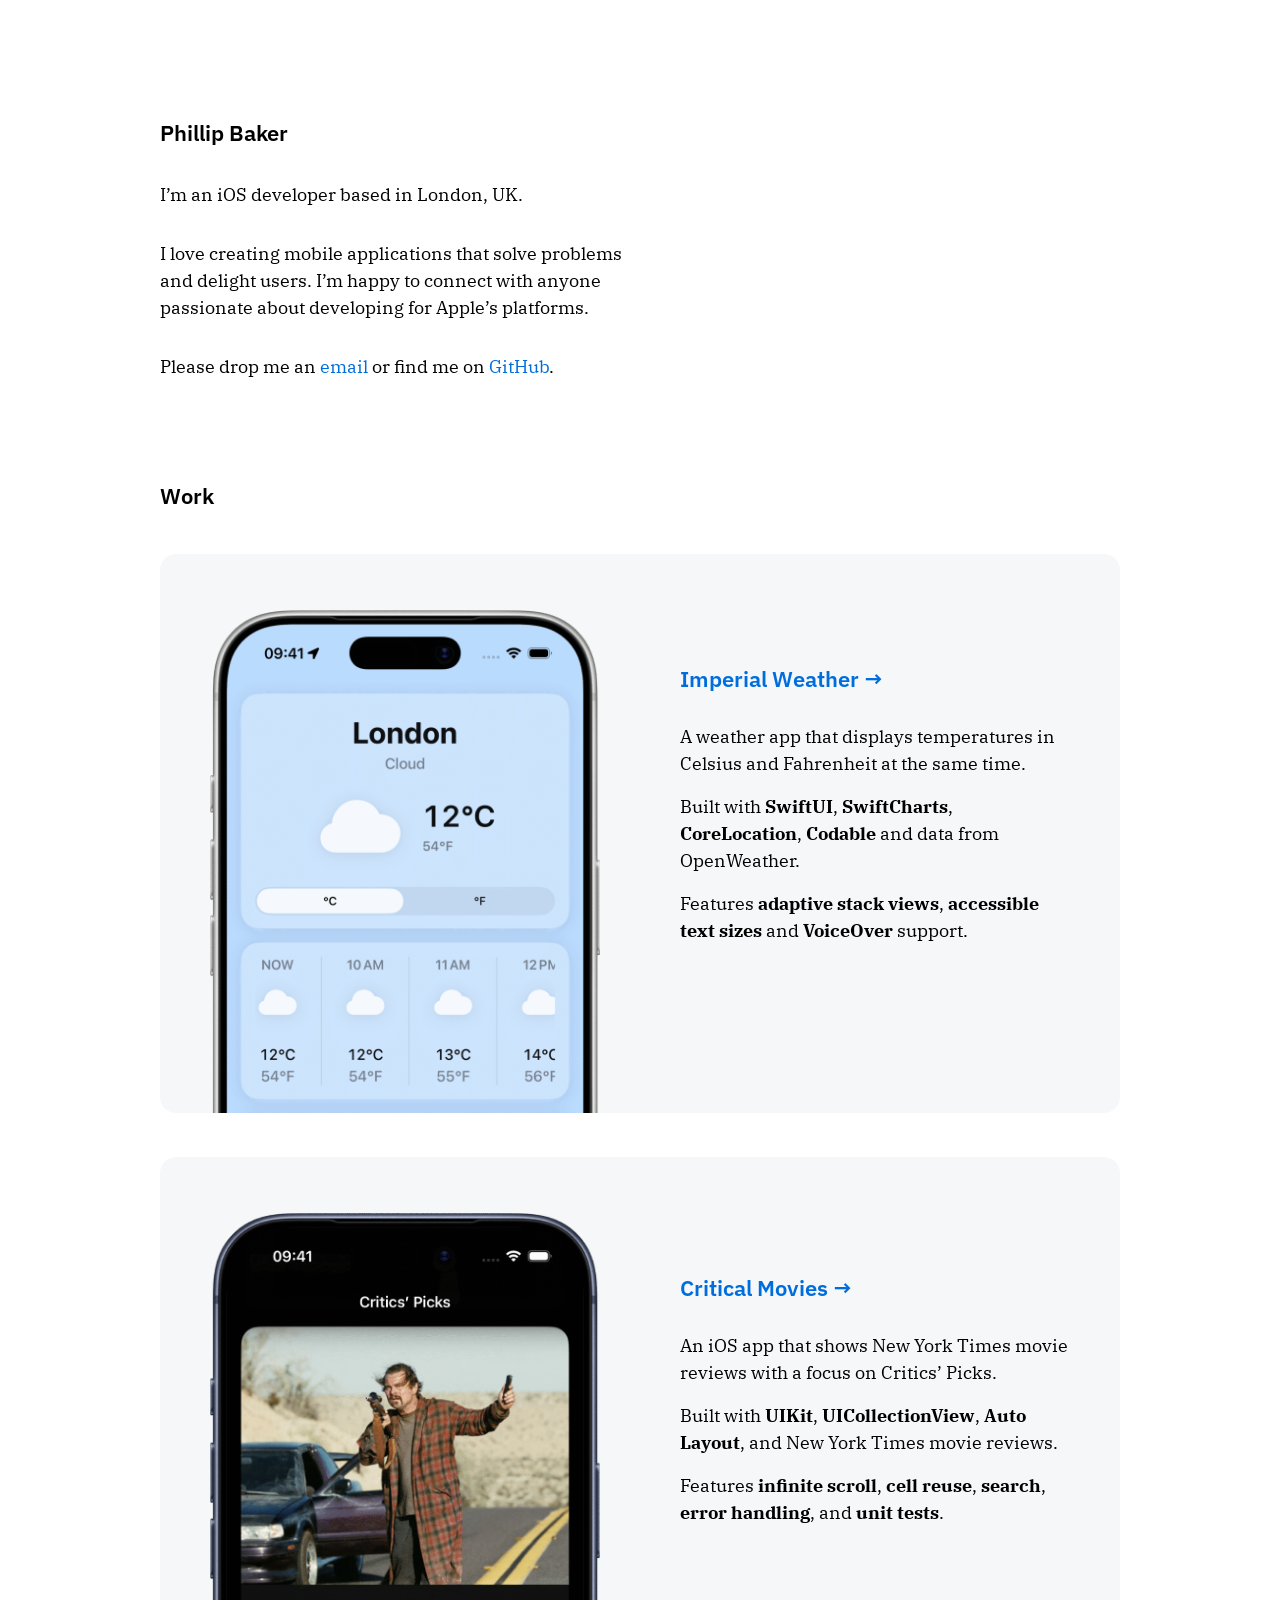
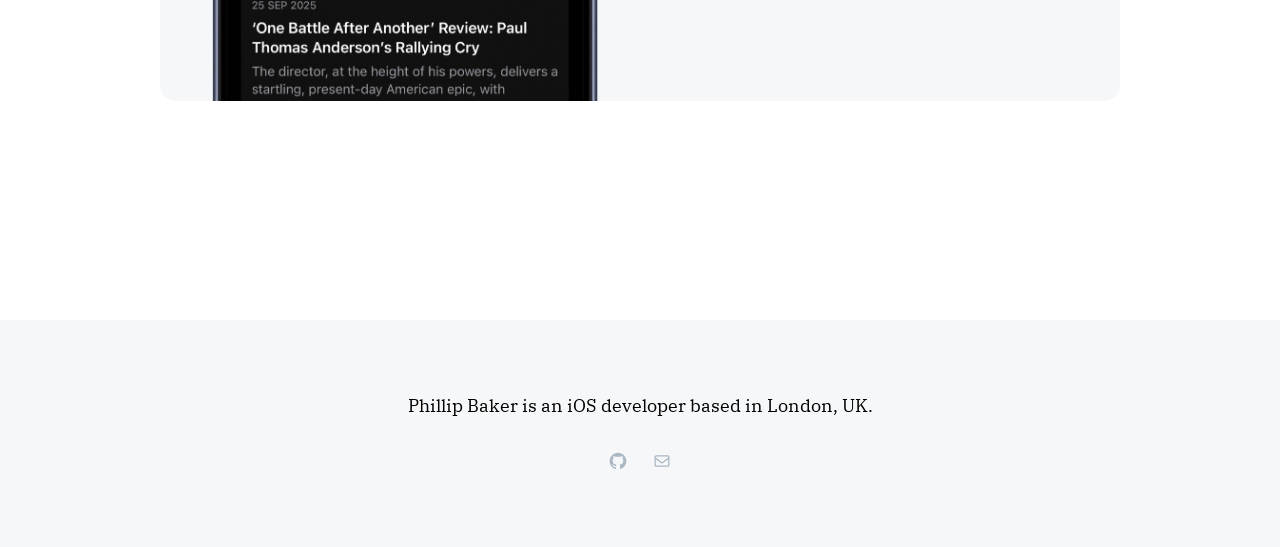
==== commit 2bd65f43: "change: update app screenshots" ====
--- a/index.html
+++ b/index.html
@@ -5,11 +5,11 @@
 	<meta name="viewport" content="width=device-width, initial-scale=1">
 	<style>img:is([sizes="auto" i], [sizes^="auto," i]) { contain-intrinsic-size: 3000px 1500px }</style>
 	
-		<!-- All in One SEO 4.7.8 - aioseo.com -->
+		<!-- All in One SEO 4.8.7.2 - aioseo.com -->
 		<title>Home - Phillip Baker</title>
 	<meta name="robots" content="max-image-preview:large">
 	<link rel="canonical" href="/">
-	<meta name="generator" content="All in One SEO (AIOSEO) 4.7.8">
+	<meta name="generator" content="All in One SEO (AIOSEO) 4.8.7.2">
 		<meta property="og:locale" content="en_US">
 		<meta property="og:site_name" content="Phillip Baker - iOS Developer">
 		<meta property="og:type" content="website">
@@ -17,7 +17,9 @@
 		<meta property="og:url" content="/">
 		<meta name="twitter:card" content="summary_large_image">
 		<meta name="twitter:title" content="Home - Phillip Baker">
-		<script type="application/ld+json" class="aioseo-schema">{"@context":"https:\/\/schema.org","@graph":[{"@type":"BreadcrumbList","@id":"\/#breadcrumblist","itemListElement":[{"@type":"ListItem","@id":"\/#listItem","position":1,"name":"Home"}]},{"@type":"Organization","@id":"\/#organization","name":"Phillip Baker","description":"iOS Developer","url":"\/"},{"@type":"WebPage","@id":"\/#webpage","url":"\/","name":"Home - Phillip Baker","inLanguage":"en-US","isPartOf":{"@id":"\/#website"},"breadcrumb":{"@id":"\/#breadcrumblist"},"datePublished":"2021-08-05T13:31:47+00:00","dateModified":"2023-01-12T13:16:39+00:00"},{"@type":"WebSite","@id":"\/#website","url":"\/","name":"Phillip Baker","description":"iOS Developer","inLanguage":"en-US","publisher":{"@id":"\/#organization"},"potentialAction":{"@type":"SearchAction","target":{"@type":"EntryPoint","urlTemplate":"\/?s={search_term_string}"},"query-input":"required name=search_term_string"}}]}</script>
+		<script type="application/ld+json" class="aioseo-schema">
+			{"@context":"https:\/\/schema.org","@graph":[{"@type":"BreadcrumbList","@id":"\/#breadcrumblist","itemListElement":[{"@type":"ListItem","@id":"#listItem","position":1,"name":"Home"}]},{"@type":"Organization","@id":"\/#organization","name":"Phillip Baker","description":"iOS Developer","url":"\/"},{"@type":"WebPage","@id":"\/#webpage","url":"\/","name":"Home - Phillip Baker","inLanguage":"en-US","isPartOf":{"@id":"\/#website"},"breadcrumb":{"@id":"\/#breadcrumblist"},"datePublished":"2021-08-05T13:31:47+00:00","dateModified":"2023-01-12T13:16:39+00:00"},{"@type":"WebSite","@id":"\/#website","url":"\/","name":"Phillip Baker","description":"iOS Developer","inLanguage":"en-US","publisher":{"@id":"\/#organization"}}]}
+		</script>
 		<!-- All in One SEO -->
 
 
@@ -26,19 +28,35 @@
 <link rel="alternate" type="application/rss+xml" title="Phillip Baker &raquo; Feed" href="/feed/">
 <link rel="alternate" type="application/rss+xml" title="Phillip Baker &raquo; Comments Feed" href="/comments/feed/">
 <script>
-window._wpemojiSettings = {"baseUrl":"https:\/\/s.w.org\/images\/core\/emoji\/15.0.3\/72x72\/","ext":".png","svgUrl":"https:\/\/s.w.org\/images\/core\/emoji\/15.0.3\/svg\/","svgExt":".svg","source":{"concatemoji":"\/wp-includes\/js\/wp-emoji-release.min.js?ver=6.7.1"}};
+window._wpemojiSettings = {"baseUrl":"https:\/\/s.w.org\/images\/core\/emoji\/16.0.1\/72x72\/","ext":".png","svgUrl":"https:\/\/s.w.org\/images\/core\/emoji\/16.0.1\/svg\/","svgExt":".svg","source":{"concatemoji":"\/wp-includes\/js\/wp-emoji-release.min.js?ver=6.8.3"}};
 /*! This file is auto-generated */
-!function(i,n){var o,s,e;function c(e){try{var t={supportTests:e,timestamp:(new Date).valueOf()};sessionStorage.setItem(o,JSON.stringify(t))}catch(e){}}function p(e,t,n){e.clearRect(0,0,e.canvas.width,e.canvas.height),e.fillText(t,0,0);var t=new Uint32Array(e.getImageData(0,0,e.canvas.width,e.canvas.height).data),r=(e.clearRect(0,0,e.canvas.width,e.canvas.height),e.fillText(n,0,0),new Uint32Array(e.getImageData(0,0,e.canvas.width,e.canvas.height).data));return t.every(function(e,t){return e===r[t]})}function u(e,t,n){switch(t){case"flag":return n(e,"🏳️‍⚧️","🏳️​⚧️")?!1:!n(e,"🇺🇳","🇺​🇳")&&!n(e,"🏴󠁧󠁢󠁥󠁮󠁧󠁿","🏴​󠁧​󠁢​󠁥​󠁮​󠁧​󠁿");case"emoji":return!n(e,"🐦‍⬛","🐦​⬛")}return!1}function f(e,t,n){var r="undefined"!=typeof WorkerGlobalScope&&self instanceof WorkerGlobalScope?new OffscreenCanvas(300,150):i.createElement("canvas"),a=r.getContext("2d",{willReadFrequently:!0}),o=(a.textBaseline="top",a.font="600 32px Arial",{});return e.forEach(function(e){o[e]=t(a,e,n)}),o}function t(e){var t=i.createElement("script");t.src=e,t.defer=!0,i.head.appendChild(t)}"undefined"!=typeof Promise&&(o="wpEmojiSettingsSupports",s=["flag","emoji"],n.supports={everything:!0,everythingExceptFlag:!0},e=new Promise(function(e){i.addEventListener("DOMContentLoaded",e,{once:!0})}),new Promise(function(t){var n=function(){try{var e=JSON.parse(sessionStorage.getItem(o));if("object"==typeof e&&"number"==typeof e.timestamp&&(new Date).valueOf()<e.timestamp+604800&&"object"==typeof e.supportTests)return e.supportTests}catch(e){}return null}();if(!n){if("undefined"!=typeof Worker&&"undefined"!=typeof OffscreenCanvas&&"undefined"!=typeof URL&&URL.createObjectURL&&"undefined"!=typeof Blob)try{var e="postMessage("+f.toString()+"("+[JSON.stringify(s),u.toString(),p.toString()].join(",")+"));",r=new Blob([e],{type:"text/javascript"}),a=new Worker(URL.createObjectURL(r),{name:"wpTestEmojiSupports"});return void(a.onmessage=function(e){c(n=e.data),a.terminate(),t(n)})}catch(e){}c(n=f(s,u,p))}t(n)}).then(function(e){for(var t in e)n.supports[t]=e[t],n.supports.everything=n.supports.everything&&n.supports[t],"flag"!==t&&(n.supports.everythingExceptFlag=n.supports.everythingExceptFlag&&n.supports[t]);n.supports.everythingExceptFlag=n.supports.everythingExceptFlag&&!n.supports.flag,n.DOMReady=!1,n.readyCallback=function(){n.DOMReady=!0}}).then(function(){return e}).then(function(){var e;n.supports.everything||(n.readyCallback(),(e=n.source||{}).concatemoji?t(e.concatemoji):e.wpemoji&&e.twemoji&&(t(e.twemoji),t(e.wpemoji)))}))}((window,document),window._wpemojiSettings);
-</script>
-<style id="wp-block-site-title-inline-css">.wp-block-site-title{box-sizing:border-box}.wp-block-site-title :where(a){color:inherit;font-family:inherit;font-size:inherit;font-style:inherit;font-weight:inherit;letter-spacing:inherit;line-height:inherit;text-decoration:inherit}</style>
-<style id="wp-block-group-inline-css">.wp-block-group{box-sizing:border-box}:where(.wp-block-group.wp-block-group-is-layout-constrained){position:relative}</style>
-<style id="wp-block-paragraph-inline-css">.is-small-text{font-size:.875em}.is-regular-text{font-size:1em}.is-large-text{font-size:2.25em}.is-larger-text{font-size:3em}.has-drop-cap:not(:focus):first-letter{float:left;font-size:8.4em;font-style:normal;font-weight:100;line-height:.68;margin:.05em .1em 0 0;text-transform:uppercase}body.rtl .has-drop-cap:not(:focus):first-letter{float:none;margin-left:.1em}p.has-drop-cap.has-background{overflow:hidden}:root :where(p.has-background){padding:1.25em 2.375em}:where(p.has-text-color:not(.has-link-color)) a{color:inherit}p.has-text-align-left[style*="writing-mode:vertical-lr"],p.has-text-align-right[style*="writing-mode:vertical-rl"]{rotate:180deg}</style>
-<style id="wp-block-columns-inline-css">.wp-block-columns{align-items:normal!important;box-sizing:border-box;display:flex;flex-wrap:wrap!important}@media (min-width:782px){.wp-block-columns{flex-wrap:nowrap!important}}.wp-block-columns.are-vertically-aligned-top{align-items:flex-start}.wp-block-columns.are-vertically-aligned-center{align-items:center}.wp-block-columns.are-vertically-aligned-bottom{align-items:flex-end}@media (max-width:781px){.wp-block-columns:not(.is-not-stacked-on-mobile)>.wp-block-column{flex-basis:100%!important}}@media (min-width:782px){.wp-block-columns:not(.is-not-stacked-on-mobile)>.wp-block-column{flex-basis:0;flex-grow:1}.wp-block-columns:not(.is-not-stacked-on-mobile)>.wp-block-column[style*=flex-basis]{flex-grow:0}}.wp-block-columns.is-not-stacked-on-mobile{flex-wrap:nowrap!important}.wp-block-columns.is-not-stacked-on-mobile>.wp-block-column{flex-basis:0;flex-grow:1}.wp-block-columns.is-not-stacked-on-mobile>.wp-block-column[style*=flex-basis]{flex-grow:0}:where(.wp-block-columns){margin-bottom:1.75em}:where(.wp-block-columns.has-background){padding:1.25em 2.375em}.wp-block-column{flex-grow:1;min-width:0;overflow-wrap:break-word;word-break:break-word}.wp-block-column.is-vertically-aligned-top{align-self:flex-start}.wp-block-column.is-vertically-aligned-center{align-self:center}.wp-block-column.is-vertically-aligned-bottom{align-self:flex-end}.wp-block-column.is-vertically-aligned-stretch{align-self:stretch}.wp-block-column.is-vertically-aligned-bottom,.wp-block-column.is-vertically-aligned-center,.wp-block-column.is-vertically-aligned-top{width:100%}</style>
-<style id="wp-block-heading-inline-css">h1.has-background,h2.has-background,h3.has-background,h4.has-background,h5.has-background,h6.has-background{padding:1.25em 2.375em}h1.has-text-align-left[style*=writing-mode]:where([style*=vertical-lr]),h1.has-text-align-right[style*=writing-mode]:where([style*=vertical-rl]),h2.has-text-align-left[style*=writing-mode]:where([style*=vertical-lr]),h2.has-text-align-right[style*=writing-mode]:where([style*=vertical-rl]),h3.has-text-align-left[style*=writing-mode]:where([style*=vertical-lr]),h3.has-text-align-right[style*=writing-mode]:where([style*=vertical-rl]),h4.has-text-align-left[style*=writing-mode]:where([style*=vertical-lr]),h4.has-text-align-right[style*=writing-mode]:where([style*=vertical-rl]),h5.has-text-align-left[style*=writing-mode]:where([style*=vertical-lr]),h5.has-text-align-right[style*=writing-mode]:where([style*=vertical-rl]),h6.has-text-align-left[style*=writing-mode]:where([style*=vertical-lr]),h6.has-text-align-right[style*=writing-mode]:where([style*=vertical-rl]){rotate:180deg}</style>
-<style id="wp-block-image-inline-css">.wp-block-image a{display:inline-block}.wp-block-image img{box-sizing:border-box;height:auto;max-width:100%;vertical-align:bottom}@media (prefers-reduced-motion:no-preference){.wp-block-image img.hide{visibility:hidden}.wp-block-image img.show{animation:show-content-image .4s}}.wp-block-image[style*=border-radius] img,.wp-block-image[style*=border-radius]>a{border-radius:inherit}.wp-block-image.has-custom-border img{box-sizing:border-box}.wp-block-image.aligncenter{text-align:center}.wp-block-image.alignfull a,.wp-block-image.alignwide a{width:100%}.wp-block-image.alignfull img,.wp-block-image.alignwide img{height:auto;width:100%}.wp-block-image .aligncenter,.wp-block-image .alignleft,.wp-block-image .alignright,.wp-block-image.aligncenter,.wp-block-image.alignleft,.wp-block-image.alignright{display:table}.wp-block-image .aligncenter>figcaption,.wp-block-image .alignleft>figcaption,.wp-block-image .alignright>figcaption,.wp-block-image.aligncenter>figcaption,.wp-block-image.alignleft>figcaption,.wp-block-image.alignright>figcaption{caption-side:bottom;display:table-caption}.wp-block-image .alignleft{float:left;margin:.5em 1em .5em 0}.wp-block-image .alignright{float:right;margin:.5em 0 .5em 1em}.wp-block-image .aligncenter{margin-left:auto;margin-right:auto}.wp-block-image :where(figcaption){margin-bottom:1em;margin-top:.5em}.wp-block-image.is-style-circle-mask img{border-radius:9999px}@supports ((-webkit-mask-image:none) or (mask-image:none)) or (-webkit-mask-image:none){.wp-block-image.is-style-circle-mask img{border-radius:0;-webkit-mask-image:url('data:image/svg+xml;utf8,<svg viewBox="0 0 100 100" xmlns="http://www.w3.org/2000/svg"><circle cx="50" cy="50" r="50"/></svg>');mask-image:url('data:image/svg+xml;utf8,<svg viewBox="0 0 100 100" xmlns="http://www.w3.org/2000/svg"><circle cx="50" cy="50" r="50"/></svg>');mask-mode:alpha;-webkit-mask-position:center;mask-position:center;-webkit-mask-repeat:no-repeat;mask-repeat:no-repeat;-webkit-mask-size:contain;mask-size:contain}}:root :where(.wp-block-image.is-style-rounded img,.wp-block-image .is-style-rounded img){border-radius:9999px}.wp-block-image figure{margin:0}.wp-lightbox-container{display:flex;flex-direction:column;position:relative}.wp-lightbox-container img{cursor:zoom-in}.wp-lightbox-container img:hover+button{opacity:1}.wp-lightbox-container button{align-items:center;-webkit-backdrop-filter:blur(16px) saturate(180%);backdrop-filter:blur(16px) saturate(180%);background-color:#5a5a5a40;border:none;border-radius:4px;cursor:zoom-in;display:flex;height:20px;justify-content:center;opacity:0;padding:0;position:absolute;right:16px;text-align:center;top:16px;transition:opacity .2s ease;width:20px;z-index:100}.wp-lightbox-container button:focus-visible{outline:3px auto #5a5a5a40;outline:3px auto -webkit-focus-ring-color;outline-offset:3px}.wp-lightbox-container button:hover{cursor:pointer;opacity:1}.wp-lightbox-container button:focus{opacity:1}.wp-lightbox-container button:focus,.wp-lightbox-container button:hover,.wp-lightbox-container button:not(:hover):not(:active):not(.has-background){background-color:#5a5a5a40;border:none}.wp-lightbox-overlay{box-sizing:border-box;cursor:zoom-out;height:100vh;left:0;overflow:hidden;position:fixed;top:0;visibility:hidden;width:100%;z-index:100000}.wp-lightbox-overlay .close-button{align-items:center;cursor:pointer;display:flex;justify-content:center;min-height:40px;min-width:40px;padding:0;position:absolute;right:calc(env(safe-area-inset-right) + 16px);top:calc(env(safe-area-inset-top) + 16px);z-index:5000000}.wp-lightbox-overlay .close-button:focus,.wp-lightbox-overlay .close-button:hover,.wp-lightbox-overlay .close-button:not(:hover):not(:active):not(.has-background){background:none;border:none}.wp-lightbox-overlay .lightbox-image-container{height:var(--wp--lightbox-container-height);left:50%;overflow:hidden;position:absolute;top:50%;transform:translate(-50%,-50%);transform-origin:top left;width:var(--wp--lightbox-container-width);z-index:9999999999}.wp-lightbox-overlay .wp-block-image{align-items:center;box-sizing:border-box;display:flex;height:100%;justify-content:center;margin:0;position:relative;transform-origin:0 0;width:100%;z-index:3000000}.wp-lightbox-overlay .wp-block-image img{height:var(--wp--lightbox-image-height);min-height:var(--wp--lightbox-image-height);min-width:var(--wp--lightbox-image-width);width:var(--wp--lightbox-image-width)}.wp-lightbox-overlay .wp-block-image figcaption{display:none}.wp-lightbox-overlay button{background:none;border:none}.wp-lightbox-overlay .scrim{background-color:#fff;height:100%;opacity:.9;position:absolute;width:100%;z-index:2000000}.wp-lightbox-overlay.active{animation:turn-on-visibility .25s both;visibility:visible}.wp-lightbox-overlay.active img{animation:turn-on-visibility .35s both}.wp-lightbox-overlay.show-closing-animation:not(.active){animation:turn-off-visibility .35s both}.wp-lightbox-overlay.show-closing-animation:not(.active) img{animation:turn-off-visibility .25s both}@media (prefers-reduced-motion:no-preference){.wp-lightbox-overlay.zoom.active{animation:none;opacity:1;visibility:visible}.wp-lightbox-overlay.zoom.active .lightbox-image-container{animation:lightbox-zoom-in .4s}.wp-lightbox-overlay.zoom.active .lightbox-image-container img{animation:none}.wp-lightbox-overlay.zoom.active .scrim{animation:turn-on-visibility .4s forwards}.wp-lightbox-overlay.zoom.show-closing-animation:not(.active){animation:none}.wp-lightbox-overlay.zoom.show-closing-animation:not(.active) .lightbox-image-container{animation:lightbox-zoom-out .4s}.wp-lightbox-overlay.zoom.show-closing-animation:not(.active) .lightbox-image-container img{animation:none}.wp-lightbox-overlay.zoom.show-closing-animation:not(.active) .scrim{animation:turn-off-visibility .4s forwards}}@keyframes show-content-image{0%{visibility:hidden}99%{visibility:hidden}to{visibility:visible}}@keyframes turn-on-visibility{0%{opacity:0}to{opacity:1}}@keyframes turn-off-visibility{0%{opacity:1;visibility:visible}99%{opacity:0;visibility:visible}to{opacity:0;visibility:hidden}}@keyframes lightbox-zoom-in{0%{transform:translate(calc((-100vw + var(--wp--lightbox-scrollbar-width))/2 + var(--wp--lightbox-initial-left-position)),calc(-50vh + var(--wp--lightbox-initial-top-position))) scale(var(--wp--lightbox-scale))}to{transform:translate(-50%,-50%) scale(1)}}@keyframes lightbox-zoom-out{0%{transform:translate(-50%,-50%) scale(1);visibility:visible}99%{visibility:visible}to{transform:translate(calc((-100vw + var(--wp--lightbox-scrollbar-width))/2 + var(--wp--lightbox-initial-left-position)),calc(-50vh + var(--wp--lightbox-initial-top-position))) scale(var(--wp--lightbox-scale));visibility:hidden}}</style>
-<style id="wp-block-spacer-inline-css">.wp-block-spacer{clear:both}</style>
-<link rel="stylesheet" id="wp-block-social-links-css" href="https://c0.wp.com/c/6.7.1/wp-includes/blocks/social-links/style.min.css" media="all">
-<style id="wp-emoji-styles-inline-css">img.wp-smiley, img.emoji {
+!function(s,n){var o,i,e;function c(e){try{var t={supportTests:e,timestamp:(new Date).valueOf()};sessionStorage.setItem(o,JSON.stringify(t))}catch(e){}}function p(e,t,n){e.clearRect(0,0,e.canvas.width,e.canvas.height),e.fillText(t,0,0);var t=new Uint32Array(e.getImageData(0,0,e.canvas.width,e.canvas.height).data),a=(e.clearRect(0,0,e.canvas.width,e.canvas.height),e.fillText(n,0,0),new Uint32Array(e.getImageData(0,0,e.canvas.width,e.canvas.height).data));return t.every(function(e,t){return e===a[t]})}function u(e,t){e.clearRect(0,0,e.canvas.width,e.canvas.height),e.fillText(t,0,0);for(var n=e.getImageData(16,16,1,1),a=0;a<n.data.length;a++)if(0!==n.data[a])return!1;return!0}function f(e,t,n,a){switch(t){case"flag":return n(e,"\ud83c\udff3\ufe0f\u200d\u26a7\ufe0f","\ud83c\udff3\ufe0f\u200b\u26a7\ufe0f")?!1:!n(e,"\ud83c\udde8\ud83c\uddf6","\ud83c\udde8\u200b\ud83c\uddf6")&&!n(e,"\ud83c\udff4\udb40\udc67\udb40\udc62\udb40\udc65\udb40\udc6e\udb40\udc67\udb40\udc7f","\ud83c\udff4\u200b\udb40\udc67\u200b\udb40\udc62\u200b\udb40\udc65\u200b\udb40\udc6e\u200b\udb40\udc67\u200b\udb40\udc7f");case"emoji":return!a(e,"\ud83e\udedf")}return!1}function g(e,t,n,a){var r="undefined"!=typeof WorkerGlobalScope&&self instanceof WorkerGlobalScope?new OffscreenCanvas(300,150):s.createElement("canvas"),o=r.getContext("2d",{willReadFrequently:!0}),i=(o.textBaseline="top",o.font="600 32px Arial",{});return e.forEach(function(e){i[e]=t(o,e,n,a)}),i}function t(e){var t=s.createElement("script");t.src=e,t.defer=!0,s.head.appendChild(t)}"undefined"!=typeof Promise&&(o="wpEmojiSettingsSupports",i=["flag","emoji"],n.supports={everything:!0,everythingExceptFlag:!0},e=new Promise(function(e){s.addEventListener("DOMContentLoaded",e,{once:!0})}),new Promise(function(t){var n=function(){try{var e=JSON.parse(sessionStorage.getItem(o));if("object"==typeof e&&"number"==typeof e.timestamp&&(new Date).valueOf()<e.timestamp+604800&&"object"==typeof e.supportTests)return e.supportTests}catch(e){}return null}();if(!n){if("undefined"!=typeof Worker&&"undefined"!=typeof OffscreenCanvas&&"undefined"!=typeof URL&&URL.createObjectURL&&"undefined"!=typeof Blob)try{var e="postMessage("+g.toString()+"("+[JSON.stringify(i),f.toString(),p.toString(),u.toString()].join(",")+"));",a=new Blob([e],{type:"text/javascript"}),r=new Worker(URL.createObjectURL(a),{name:"wpTestEmojiSupports"});return void(r.onmessage=function(e){c(n=e.data),r.terminate(),t(n)})}catch(e){}c(n=g(i,f,p,u))}t(n)}).then(function(e){for(var t in e)n.supports[t]=e[t],n.supports.everything=n.supports.everything&&n.supports[t],"flag"!==t&&(n.supports.everythingExceptFlag=n.supports.everythingExceptFlag&&n.supports[t]);n.supports.everythingExceptFlag=n.supports.everythingExceptFlag&&!n.supports.flag,n.DOMReady=!1,n.readyCallback=function(){n.DOMReady=!0}}).then(function(){return e}).then(function(){var e;n.supports.everything||(n.readyCallback(),(e=n.source||{}).concatemoji?t(e.concatemoji):e.wpemoji&&e.twemoji&&(t(e.twemoji),t(e.wpemoji)))}))}((window,document),window._wpemojiSettings);
+</script>
+<style id="wp-block-site-title-inline-css">
+.wp-block-site-title{box-sizing:border-box}.wp-block-site-title :where(a){color:inherit;font-family:inherit;font-size:inherit;font-style:inherit;font-weight:inherit;letter-spacing:inherit;line-height:inherit;text-decoration:inherit}
+</style>
+<style id="wp-block-group-inline-css">
+.wp-block-group{box-sizing:border-box}:where(.wp-block-group.wp-block-group-is-layout-constrained){position:relative}
+</style>
+<style id="wp-block-paragraph-inline-css">
+.is-small-text{font-size:.875em}.is-regular-text{font-size:1em}.is-large-text{font-size:2.25em}.is-larger-text{font-size:3em}.has-drop-cap:not(:focus):first-letter{float:left;font-size:8.4em;font-style:normal;font-weight:100;line-height:.68;margin:.05em .1em 0 0;text-transform:uppercase}body.rtl .has-drop-cap:not(:focus):first-letter{float:none;margin-left:.1em}p.has-drop-cap.has-background{overflow:hidden}:root :where(p.has-background){padding:1.25em 2.375em}:where(p.has-text-color:not(.has-link-color)) a{color:inherit}p.has-text-align-left[style*="writing-mode:vertical-lr"],p.has-text-align-right[style*="writing-mode:vertical-rl"]{rotate:180deg}
+</style>
+<style id="wp-block-columns-inline-css">
+.wp-block-columns{align-items:normal!important;box-sizing:border-box;display:flex;flex-wrap:wrap!important}@media (min-width:782px){.wp-block-columns{flex-wrap:nowrap!important}}.wp-block-columns.are-vertically-aligned-top{align-items:flex-start}.wp-block-columns.are-vertically-aligned-center{align-items:center}.wp-block-columns.are-vertically-aligned-bottom{align-items:flex-end}@media (max-width:781px){.wp-block-columns:not(.is-not-stacked-on-mobile)>.wp-block-column{flex-basis:100%!important}}@media (min-width:782px){.wp-block-columns:not(.is-not-stacked-on-mobile)>.wp-block-column{flex-basis:0;flex-grow:1}.wp-block-columns:not(.is-not-stacked-on-mobile)>.wp-block-column[style*=flex-basis]{flex-grow:0}}.wp-block-columns.is-not-stacked-on-mobile{flex-wrap:nowrap!important}.wp-block-columns.is-not-stacked-on-mobile>.wp-block-column{flex-basis:0;flex-grow:1}.wp-block-columns.is-not-stacked-on-mobile>.wp-block-column[style*=flex-basis]{flex-grow:0}:where(.wp-block-columns){margin-bottom:1.75em}:where(.wp-block-columns.has-background){padding:1.25em 2.375em}.wp-block-column{flex-grow:1;min-width:0;overflow-wrap:break-word;word-break:break-word}.wp-block-column.is-vertically-aligned-top{align-self:flex-start}.wp-block-column.is-vertically-aligned-center{align-self:center}.wp-block-column.is-vertically-aligned-bottom{align-self:flex-end}.wp-block-column.is-vertically-aligned-stretch{align-self:stretch}.wp-block-column.is-vertically-aligned-bottom,.wp-block-column.is-vertically-aligned-center,.wp-block-column.is-vertically-aligned-top{width:100%}
+</style>
+<style id="wp-block-heading-inline-css">
+h1.has-background,h2.has-background,h3.has-background,h4.has-background,h5.has-background,h6.has-background{padding:1.25em 2.375em}h1.has-text-align-left[style*=writing-mode]:where([style*=vertical-lr]),h1.has-text-align-right[style*=writing-mode]:where([style*=vertical-rl]),h2.has-text-align-left[style*=writing-mode]:where([style*=vertical-lr]),h2.has-text-align-right[style*=writing-mode]:where([style*=vertical-rl]),h3.has-text-align-left[style*=writing-mode]:where([style*=vertical-lr]),h3.has-text-align-right[style*=writing-mode]:where([style*=vertical-rl]),h4.has-text-align-left[style*=writing-mode]:where([style*=vertical-lr]),h4.has-text-align-right[style*=writing-mode]:where([style*=vertical-rl]),h5.has-text-align-left[style*=writing-mode]:where([style*=vertical-lr]),h5.has-text-align-right[style*=writing-mode]:where([style*=vertical-rl]),h6.has-text-align-left[style*=writing-mode]:where([style*=vertical-lr]),h6.has-text-align-right[style*=writing-mode]:where([style*=vertical-rl]){rotate:180deg}
+</style>
+<style id="wp-block-image-inline-css">
+.wp-block-image>a,.wp-block-image>figure>a{display:inline-block}.wp-block-image img{box-sizing:border-box;height:auto;max-width:100%;vertical-align:bottom}@media not (prefers-reduced-motion){.wp-block-image img.hide{visibility:hidden}.wp-block-image img.show{animation:show-content-image .4s}}.wp-block-image[style*=border-radius] img,.wp-block-image[style*=border-radius]>a{border-radius:inherit}.wp-block-image.has-custom-border img{box-sizing:border-box}.wp-block-image.aligncenter{text-align:center}.wp-block-image.alignfull>a,.wp-block-image.alignwide>a{width:100%}.wp-block-image.alignfull img,.wp-block-image.alignwide img{height:auto;width:100%}.wp-block-image .aligncenter,.wp-block-image .alignleft,.wp-block-image .alignright,.wp-block-image.aligncenter,.wp-block-image.alignleft,.wp-block-image.alignright{display:table}.wp-block-image .aligncenter>figcaption,.wp-block-image .alignleft>figcaption,.wp-block-image .alignright>figcaption,.wp-block-image.aligncenter>figcaption,.wp-block-image.alignleft>figcaption,.wp-block-image.alignright>figcaption{caption-side:bottom;display:table-caption}.wp-block-image .alignleft{float:left;margin:.5em 1em .5em 0}.wp-block-image .alignright{float:right;margin:.5em 0 .5em 1em}.wp-block-image .aligncenter{margin-left:auto;margin-right:auto}.wp-block-image :where(figcaption){margin-bottom:1em;margin-top:.5em}.wp-block-image.is-style-circle-mask img{border-radius:9999px}@supports ((-webkit-mask-image:none) or (mask-image:none)) or (-webkit-mask-image:none){.wp-block-image.is-style-circle-mask img{border-radius:0;-webkit-mask-image:url('data:image/svg+xml;utf8,<svg viewBox="0 0 100 100" xmlns="http://www.w3.org/2000/svg"><circle cx="50" cy="50" r="50"/>');mask-image:url('data:image/svg+xml;utf8,<svg viewBox="0 0 100 100" xmlns="http://www.w3.org/2000/svg"><circle cx="50" cy="50" r="50"/>');mask-mode:alpha;-webkit-mask-position:center;mask-position:center;-webkit-mask-repeat:no-repeat;mask-repeat:no-repeat;-webkit-mask-size:contain;mask-size:contain}}:root :where(.wp-block-image.is-style-rounded img,.wp-block-image .is-style-rounded img){border-radius:9999px}.wp-block-image figure{margin:0}.wp-lightbox-container{display:flex;flex-direction:column;position:relative}.wp-lightbox-container img{cursor:zoom-in}.wp-lightbox-container img:hover+button{opacity:1}.wp-lightbox-container button{align-items:center;-webkit-backdrop-filter:blur(16px) saturate(180%);backdrop-filter:blur(16px) saturate(180%);background-color:#5a5a5a40;border:none;border-radius:4px;cursor:zoom-in;display:flex;height:20px;justify-content:center;opacity:0;padding:0;position:absolute;right:16px;text-align:center;top:16px;width:20px;z-index:100}@media not (prefers-reduced-motion){.wp-lightbox-container button{transition:opacity .2s ease}}.wp-lightbox-container button:focus-visible{outline:3px auto #5a5a5a40;outline:3px auto -webkit-focus-ring-color;outline-offset:3px}.wp-lightbox-container button:hover{cursor:pointer;opacity:1}.wp-lightbox-container button:focus{opacity:1}.wp-lightbox-container button:focus,.wp-lightbox-container button:hover,.wp-lightbox-container button:not(:hover):not(:active):not(.has-background){background-color:#5a5a5a40;border:none}.wp-lightbox-overlay{box-sizing:border-box;cursor:zoom-out;height:100vh;left:0;overflow:hidden;position:fixed;top:0;visibility:hidden;width:100%;z-index:100000}.wp-lightbox-overlay .close-button{align-items:center;cursor:pointer;display:flex;justify-content:center;min-height:40px;min-width:40px;padding:0;position:absolute;right:calc(env(safe-area-inset-right) + 16px);top:calc(env(safe-area-inset-top) + 16px);z-index:5000000}.wp-lightbox-overlay .close-button:focus,.wp-lightbox-overlay .close-button:hover,.wp-lightbox-overlay .close-button:not(:hover):not(:active):not(.has-background){background:none;border:none}.wp-lightbox-overlay .lightbox-image-container{height:var(--wp--lightbox-container-height);left:50%;overflow:hidden;position:absolute;top:50%;transform:translate(-50%,-50%);transform-origin:top left;width:var(--wp--lightbox-container-width);z-index:9999999999}.wp-lightbox-overlay .wp-block-image{align-items:center;box-sizing:border-box;display:flex;height:100%;justify-content:center;margin:0;position:relative;transform-origin:0 0;width:100%;z-index:3000000}.wp-lightbox-overlay .wp-block-image img{height:var(--wp--lightbox-image-height);min-height:var(--wp--lightbox-image-height);min-width:var(--wp--lightbox-image-width);width:var(--wp--lightbox-image-width)}.wp-lightbox-overlay .wp-block-image figcaption{display:none}.wp-lightbox-overlay button{background:none;border:none}.wp-lightbox-overlay .scrim{background-color:#fff;height:100%;opacity:.9;position:absolute;width:100%;z-index:2000000}.wp-lightbox-overlay.active{visibility:visible}@media not (prefers-reduced-motion){.wp-lightbox-overlay.active{animation:turn-on-visibility .25s both}.wp-lightbox-overlay.active img{animation:turn-on-visibility .35s both}.wp-lightbox-overlay.show-closing-animation:not(.active){animation:turn-off-visibility .35s both}.wp-lightbox-overlay.show-closing-animation:not(.active) img{animation:turn-off-visibility .25s both}.wp-lightbox-overlay.zoom.active{animation:none;opacity:1;visibility:visible}.wp-lightbox-overlay.zoom.active .lightbox-image-container{animation:lightbox-zoom-in .4s}.wp-lightbox-overlay.zoom.active .lightbox-image-container img{animation:none}.wp-lightbox-overlay.zoom.active .scrim{animation:turn-on-visibility .4s forwards}.wp-lightbox-overlay.zoom.show-closing-animation:not(.active){animation:none}.wp-lightbox-overlay.zoom.show-closing-animation:not(.active) .lightbox-image-container{animation:lightbox-zoom-out .4s}.wp-lightbox-overlay.zoom.show-closing-animation:not(.active) .lightbox-image-container img{animation:none}.wp-lightbox-overlay.zoom.show-closing-animation:not(.active) .scrim{animation:turn-off-visibility .4s forwards}}@keyframes show-content-image{0%{visibility:hidden}99%{visibility:hidden}to{visibility:visible}}@keyframes turn-on-visibility{0%{opacity:0}to{opacity:1}}@keyframes turn-off-visibility{0%{opacity:1;visibility:visible}99%{opacity:0;visibility:visible}to{opacity:0;visibility:hidden}}@keyframes lightbox-zoom-in{0%{transform:translate(calc((-100vw + var(--wp--lightbox-scrollbar-width))/2 + var(--wp--lightbox-initial-left-position)),calc(-50vh + var(--wp--lightbox-initial-top-position))) scale(var(--wp--lightbox-scale))}to{transform:translate(-50%,-50%) scale(1)}}@keyframes lightbox-zoom-out{0%{transform:translate(-50%,-50%) scale(1);visibility:visible}99%{visibility:visible}to{transform:translate(calc((-100vw + var(--wp--lightbox-scrollbar-width))/2 + var(--wp--lightbox-initial-left-position)),calc(-50vh + var(--wp--lightbox-initial-top-position))) scale(var(--wp--lightbox-scale));visibility:hidden}}
+</style>
+<style id="wp-block-spacer-inline-css">
+.wp-block-spacer{clear:both}
+</style>
+<link rel="stylesheet" id="wp-block-social-links-css" href="https://c0.wp.com/c/6.8.3/wp-includes/blocks/social-links/style.min.css" media="all">
+<style id="wp-emoji-styles-inline-css">
+
+	img.wp-smiley, img.emoji {
 		display: inline !important;
 		border: none !important;
 		box-shadow: none !important;
@@ -48,18 +66,26 @@
 		vertical-align: -0.1em !important;
 		background: none !important;
 		padding: 0 !important;
-	}</style>
-<style id="wp-block-library-inline-css">:root{--wp-admin-theme-color:#007cba;--wp-admin-theme-color--rgb:0,124,186;--wp-admin-theme-color-darker-10:#006ba1;--wp-admin-theme-color-darker-10--rgb:0,107,161;--wp-admin-theme-color-darker-20:#005a87;--wp-admin-theme-color-darker-20--rgb:0,90,135;--wp-admin-border-width-focus:2px;--wp-block-synced-color:#7a00df;--wp-block-synced-color--rgb:122,0,223;--wp-bound-block-color:var(--wp-block-synced-color)}@media (min-resolution:192dpi){:root{--wp-admin-border-width-focus:1.5px}}.wp-element-button{cursor:pointer}:root{--wp--preset--font-size--normal:16px;--wp--preset--font-size--huge:42px}:root .has-very-light-gray-background-color{background-color:#eee}:root .has-very-dark-gray-background-color{background-color:#313131}:root .has-very-light-gray-color{color:#eee}:root .has-very-dark-gray-color{color:#313131}:root .has-vivid-green-cyan-to-vivid-cyan-blue-gradient-background{background:linear-gradient(135deg,#00d084,#0693e3)}:root .has-purple-crush-gradient-background{background:linear-gradient(135deg,#34e2e4,#4721fb 50%,#ab1dfe)}:root .has-hazy-dawn-gradient-background{background:linear-gradient(135deg,#faaca8,#dad0ec)}:root .has-subdued-olive-gradient-background{background:linear-gradient(135deg,#fafae1,#67a671)}:root .has-atomic-cream-gradient-background{background:linear-gradient(135deg,#fdd79a,#004a59)}:root .has-nightshade-gradient-background{background:linear-gradient(135deg,#330968,#31cdcf)}:root .has-midnight-gradient-background{background:linear-gradient(135deg,#020381,#2874fc)}.has-regular-font-size{font-size:1em}.has-larger-font-size{font-size:2.625em}.has-normal-font-size{font-size:var(--wp--preset--font-size--normal)}.has-huge-font-size{font-size:var(--wp--preset--font-size--huge)}.has-text-align-center{text-align:center}.has-text-align-left{text-align:left}.has-text-align-right{text-align:right}#end-resizable-editor-section{display:none}.aligncenter{clear:both}.items-justified-left{justify-content:flex-start}.items-justified-center{justify-content:center}.items-justified-right{justify-content:flex-end}.items-justified-space-between{justify-content:space-between}.screen-reader-text{border:0;clip:rect(1px,1px,1px,1px);clip-path:inset(50%);height:1px;margin:-1px;overflow:hidden;padding:0;position:absolute;width:1px;word-wrap:normal!important}.screen-reader-text:focus{background-color:#ddd;clip:auto!important;clip-path:none;color:#444;display:block;font-size:1em;height:auto;left:5px;line-height:normal;padding:15px 23px 14px;text-decoration:none;top:5px;width:auto;z-index:100000}html :where(.has-border-color){border-style:solid}html :where([style*=border-top-color]){border-top-style:solid}html :where([style*=border-right-color]){border-right-style:solid}html :where([style*=border-bottom-color]){border-bottom-style:solid}html :where([style*=border-left-color]){border-left-style:solid}html :where([style*=border-width]){border-style:solid}html :where([style*=border-top-width]){border-top-style:solid}html :where([style*=border-right-width]){border-right-style:solid}html :where([style*=border-bottom-width]){border-bottom-style:solid}html :where([style*=border-left-width]){border-left-style:solid}html :where(img[class*=wp-image-]){height:auto;max-width:100%}:where(figure){margin:0 0 1em}html :where(.is-position-sticky){--wp-admin--admin-bar--position-offset:var(--wp-admin--admin-bar--height,0px)}@media screen and (max-width:600px){html :where(.is-position-sticky){--wp-admin--admin-bar--position-offset:0px}}</style>
-<style id="global-styles-inline-css">:root{--wp--preset--aspect-ratio--square: 1;--wp--preset--aspect-ratio--4-3: 4/3;--wp--preset--aspect-ratio--3-4: 3/4;--wp--preset--aspect-ratio--3-2: 3/2;--wp--preset--aspect-ratio--2-3: 2/3;--wp--preset--aspect-ratio--16-9: 16/9;--wp--preset--aspect-ratio--9-16: 9/16;--wp--preset--color--black: #000000;--wp--preset--color--cyan-bluish-gray: #abb8c3;--wp--preset--color--white: #ffffff;--wp--preset--color--pale-pink: #f78da7;--wp--preset--color--vivid-red: #cf2e2e;--wp--preset--color--luminous-vivid-orange: #ff6900;--wp--preset--color--luminous-vivid-amber: #fcb900;--wp--preset--color--light-green-cyan: #7bdcb5;--wp--preset--color--vivid-green-cyan: #00d084;--wp--preset--color--pale-cyan-blue: #8ed1fc;--wp--preset--color--vivid-cyan-blue: #0693e3;--wp--preset--color--vivid-purple: #9b51e0;--wp--preset--color--base: #ffffff;--wp--preset--color--contrast: #000000;--wp--preset--color--primary: #9DFF20;--wp--preset--color--secondary: #0073e5;--wp--preset--color--tertiary: #F6F6F6;--wp--preset--gradient--vivid-cyan-blue-to-vivid-purple: linear-gradient(135deg,rgba(6,147,227,1) 0%,rgb(155,81,224) 100%);--wp--preset--gradient--light-green-cyan-to-vivid-green-cyan: linear-gradient(135deg,rgb(122,220,180) 0%,rgb(0,208,130) 100%);--wp--preset--gradient--luminous-vivid-amber-to-luminous-vivid-orange: linear-gradient(135deg,rgba(252,185,0,1) 0%,rgba(255,105,0,1) 100%);--wp--preset--gradient--luminous-vivid-orange-to-vivid-red: linear-gradient(135deg,rgba(255,105,0,1) 0%,rgb(207,46,46) 100%);--wp--preset--gradient--very-light-gray-to-cyan-bluish-gray: linear-gradient(135deg,rgb(238,238,238) 0%,rgb(169,184,195) 100%);--wp--preset--gradient--cool-to-warm-spectrum: linear-gradient(135deg,rgb(74,234,220) 0%,rgb(151,120,209) 20%,rgb(207,42,186) 40%,rgb(238,44,130) 60%,rgb(251,105,98) 80%,rgb(254,248,76) 100%);--wp--preset--gradient--blush-light-purple: linear-gradient(135deg,rgb(255,206,236) 0%,rgb(152,150,240) 100%);--wp--preset--gradient--blush-bordeaux: linear-gradient(135deg,rgb(254,205,165) 0%,rgb(254,45,45) 50%,rgb(107,0,62) 100%);--wp--preset--gradient--luminous-dusk: linear-gradient(135deg,rgb(255,203,112) 0%,rgb(199,81,192) 50%,rgb(65,88,208) 100%);--wp--preset--gradient--pale-ocean: linear-gradient(135deg,rgb(255,245,203) 0%,rgb(182,227,212) 50%,rgb(51,167,181) 100%);--wp--preset--gradient--electric-grass: linear-gradient(135deg,rgb(202,248,128) 0%,rgb(113,206,126) 100%);--wp--preset--gradient--midnight: linear-gradient(135deg,rgb(2,3,129) 0%,rgb(40,116,252) 100%);--wp--preset--font-size--small: clamp(0.875rem, 0.875rem + ((1vw - 0.2rem) * 0.313), 1rem);--wp--preset--font-size--medium: clamp(1rem, 1rem + ((1vw - 0.2rem) * 0.313), 1.125rem);--wp--preset--font-size--large: clamp(1.75rem, 1.75rem + ((1vw - 0.2rem) * 0.313), 1.875rem);--wp--preset--font-size--x-large: 2.25rem;--wp--preset--font-size--xx-large: clamp(4rem, 4rem + ((1vw - 0.2rem) * 15), 10rem);--wp--preset--font-family--dm-sans: "DM Sans", sans-serif;--wp--preset--font-family--ibm-plex-mono: 'IBM Plex Mono', monospace;--wp--preset--font-family--inter: "Inter", sans-serif;--wp--preset--font-family--system-font: -apple-system,BlinkMacSystemFont,"Segoe UI",Roboto,Oxygen-Sans,Ubuntu,Cantarell,"Helvetica Neue",sans-serif;--wp--preset--font-family--source-serif-pro: "Source Serif Pro", serif;--wp--preset--spacing--20: 0.44rem;--wp--preset--spacing--30: clamp(1.5rem, 5vw, 2rem);--wp--preset--spacing--40: clamp(1.8rem, 1.8rem + ((1vw - 0.48rem) * 2.885), 3rem);--wp--preset--spacing--50: clamp(2.5rem, 8vw, 4.5rem);--wp--preset--spacing--60: clamp(3.75rem, 10vw, 7rem);--wp--preset--spacing--70: clamp(5rem, 5.25rem + ((1vw - 0.48rem) * 9.096), 8rem);--wp--preset--spacing--80: clamp(7rem, 14vw, 11rem);--wp--preset--shadow--natural: 6px 6px 9px rgba(0, 0, 0, 0.2);--wp--preset--shadow--deep: 12px 12px 50px rgba(0, 0, 0, 0.4);--wp--preset--shadow--sharp: 6px 6px 0px rgba(0, 0, 0, 0.2);--wp--preset--shadow--outlined: 6px 6px 0px -3px rgba(255, 255, 255, 1), 6px 6px rgba(0, 0, 0, 1);--wp--preset--shadow--crisp: 6px 6px 0px rgba(0, 0, 0, 1);}:root { --wp--style--global--content-size: 580px;--wp--style--global--wide-size: 960px; }:where(body) { margin: 0; }.wp-site-blocks { padding-top: var(--wp--style--root--padding-top); padding-bottom: var(--wp--style--root--padding-bottom); }.has-global-padding { padding-right: var(--wp--style--root--padding-right); padding-left: var(--wp--style--root--padding-left); }.has-global-padding > .alignfull { margin-right: calc(var(--wp--style--root--padding-right) * -1); margin-left: calc(var(--wp--style--root--padding-left) * -1); }.has-global-padding :where(:not(.alignfull.is-layout-flow) > .has-global-padding:not(.wp-block-block, .alignfull)) { padding-right: 0; padding-left: 0; }.has-global-padding :where(:not(.alignfull.is-layout-flow) > .has-global-padding:not(.wp-block-block, .alignfull)) > .alignfull { margin-left: 0; margin-right: 0; }.wp-site-blocks > .alignleft { float: left; margin-right: 2em; }.wp-site-blocks > .alignright { float: right; margin-left: 2em; }.wp-site-blocks > .aligncenter { justify-content: center; margin-left: auto; margin-right: auto; }:where(.wp-site-blocks) > * { margin-block-start: 1rem; margin-block-end: 0; }:where(.wp-site-blocks) > :first-child { margin-block-start: 0; }:where(.wp-site-blocks) > :last-child { margin-block-end: 0; }:root { --wp--style--block-gap: 1rem; }:root :where(.is-layout-flow) > :first-child{margin-block-start: 0;}:root :where(.is-layout-flow) > :last-child{margin-block-end: 0;}:root :where(.is-layout-flow) > *{margin-block-start: 1rem;margin-block-end: 0;}:root :where(.is-layout-constrained) > :first-child{margin-block-start: 0;}:root :where(.is-layout-constrained) > :last-child{margin-block-end: 0;}:root :where(.is-layout-constrained) > *{margin-block-start: 1rem;margin-block-end: 0;}:root :where(.is-layout-flex){gap: 1rem;}:root :where(.is-layout-grid){gap: 1rem;}.is-layout-flow > .alignleft{float: left;margin-inline-start: 0;margin-inline-end: 2em;}.is-layout-flow > .alignright{float: right;margin-inline-start: 2em;margin-inline-end: 0;}.is-layout-flow > .aligncenter{margin-left: auto !important;margin-right: auto !important;}.is-layout-constrained > .alignleft{float: left;margin-inline-start: 0;margin-inline-end: 2em;}.is-layout-constrained > .alignright{float: right;margin-inline-start: 2em;margin-inline-end: 0;}.is-layout-constrained > .aligncenter{margin-left: auto !important;margin-right: auto !important;}.is-layout-constrained > :where(:not(.alignleft):not(.alignright):not(.alignfull)){max-width: var(--wp--style--global--content-size);margin-left: auto !important;margin-right: auto !important;}.is-layout-constrained > .alignwide{max-width: var(--wp--style--global--wide-size);}body .is-layout-flex{display: flex;}.is-layout-flex{flex-wrap: wrap;align-items: center;}.is-layout-flex > :is(*, div){margin: 0;}body .is-layout-grid{display: grid;}.is-layout-grid > :is(*, div){margin: 0;}body{background-color: var(--wp--preset--color--base);color: var(--wp--preset--color--contrast);font-family: var(--wp--preset--font-family--system-font);font-size: var(--wp--preset--font-size--medium);line-height: 1.5;--wp--style--root--padding-top: 0px;--wp--style--root--padding-right: var(--wp--preset--spacing--30);--wp--style--root--padding-bottom: 0px;--wp--style--root--padding-left: var(--wp--preset--spacing--30);}a:where(:not(.wp-element-button)){color: var(--wp--preset--color--contrast);text-decoration: underline;}:root :where(a:where(:not(.wp-element-button)):hover){text-decoration: none;}:root :where(a:where(:not(.wp-element-button)):focus){text-decoration: underline dashed;}:root :where(a:where(:not(.wp-element-button)):active){color: var(--wp--preset--color--secondary);text-decoration: none;}h1, h2, h3, h4, h5, h6{font-weight: 400;line-height: 1.4;}h1{font-size: clamp(2.032rem, 2.032rem + ((1vw - 0.2rem) * 3.983), 3.625rem);line-height: 1.2;}h2{font-size: clamp(1.624rem, 1.624rem + ((1vw - 0.2rem) * 2.815), 2.75rem);line-height: 1.2;}h3{font-size: var(--wp--preset--font-size--x-large);}h4{font-size: var(--wp--preset--font-size--large);}h5{font-size: var(--wp--preset--font-size--medium);font-weight: 700;text-transform: uppercase;}h6{font-size: var(--wp--preset--font-size--medium);text-transform: uppercase;}:root :where(.wp-element-button, .wp-block-button__link){background-color: #61abff2e;border-radius: 0;border-width: 0;color: #1374e5;font-family: inherit;font-size: inherit;line-height: inherit;padding: calc(0.667em + 2px) calc(1.333em + 2px);text-decoration: none;}:root :where(.wp-element-button:visited, .wp-block-button__link:visited){color: var(--wp--preset--color--contrast);}:root :where(.wp-element-button:hover, .wp-block-button__link:hover){background-color: var(--wp--preset--color--contrast);color: var(--wp--preset--color--base);}:root :where(.wp-element-button:focus, .wp-block-button__link:focus){background-color: var(--wp--preset--color--contrast);color: var(--wp--preset--color--base);}:root :where(.wp-element-button:active, .wp-block-button__link:active){background-color: var(--wp--preset--color--secondary);color: var(--wp--preset--color--base);}.has-black-color{color: var(--wp--preset--color--black) !important;}.has-cyan-bluish-gray-color{color: var(--wp--preset--color--cyan-bluish-gray) !important;}.has-white-color{color: var(--wp--preset--color--white) !important;}.has-pale-pink-color{color: var(--wp--preset--color--pale-pink) !important;}.has-vivid-red-color{color: var(--wp--preset--color--vivid-red) !important;}.has-luminous-vivid-orange-color{color: var(--wp--preset--color--luminous-vivid-orange) !important;}.has-luminous-vivid-amber-color{color: var(--wp--preset--color--luminous-vivid-amber) !important;}.has-light-green-cyan-color{color: var(--wp--preset--color--light-green-cyan) !important;}.has-vivid-green-cyan-color{color: var(--wp--preset--color--vivid-green-cyan) !important;}.has-pale-cyan-blue-color{color: var(--wp--preset--color--pale-cyan-blue) !important;}.has-vivid-cyan-blue-color{color: var(--wp--preset--color--vivid-cyan-blue) !important;}.has-vivid-purple-color{color: var(--wp--preset--color--vivid-purple) !important;}.has-base-color{color: var(--wp--preset--color--base) !important;}.has-contrast-color{color: var(--wp--preset--color--contrast) !important;}.has-primary-color{color: var(--wp--preset--color--primary) !important;}.has-secondary-color{color: var(--wp--preset--color--secondary) !important;}.has-tertiary-color{color: var(--wp--preset--color--tertiary) !important;}.has-black-background-color{background-color: var(--wp--preset--color--black) !important;}.has-cyan-bluish-gray-background-color{background-color: var(--wp--preset--color--cyan-bluish-gray) !important;}.has-white-background-color{background-color: var(--wp--preset--color--white) !important;}.has-pale-pink-background-color{background-color: var(--wp--preset--color--pale-pink) !important;}.has-vivid-red-background-color{background-color: var(--wp--preset--color--vivid-red) !important;}.has-luminous-vivid-orange-background-color{background-color: var(--wp--preset--color--luminous-vivid-orange) !important;}.has-luminous-vivid-amber-background-color{background-color: var(--wp--preset--color--luminous-vivid-amber) !important;}.has-light-green-cyan-background-color{background-color: var(--wp--preset--color--light-green-cyan) !important;}.has-vivid-green-cyan-background-color{background-color: var(--wp--preset--color--vivid-green-cyan) !important;}.has-pale-cyan-blue-background-color{background-color: var(--wp--preset--color--pale-cyan-blue) !important;}.has-vivid-cyan-blue-background-color{background-color: var(--wp--preset--color--vivid-cyan-blue) !important;}.has-vivid-purple-background-color{background-color: var(--wp--preset--color--vivid-purple) !important;}.has-base-background-color{background-color: var(--wp--preset--color--base) !important;}.has-contrast-background-color{background-color: var(--wp--preset--color--contrast) !important;}.has-primary-background-color{background-color: var(--wp--preset--color--primary) !important;}.has-secondary-background-color{background-color: var(--wp--preset--color--secondary) !important;}.has-tertiary-background-color{background-color: var(--wp--preset--color--tertiary) !important;}.has-black-border-color{border-color: var(--wp--preset--color--black) !important;}.has-cyan-bluish-gray-border-color{border-color: var(--wp--preset--color--cyan-bluish-gray) !important;}.has-white-border-color{border-color: var(--wp--preset--color--white) !important;}.has-pale-pink-border-color{border-color: var(--wp--preset--color--pale-pink) !important;}.has-vivid-red-border-color{border-color: var(--wp--preset--color--vivid-red) !important;}.has-luminous-vivid-orange-border-color{border-color: var(--wp--preset--color--luminous-vivid-orange) !important;}.has-luminous-vivid-amber-border-color{border-color: var(--wp--preset--color--luminous-vivid-amber) !important;}.has-light-green-cyan-border-color{border-color: var(--wp--preset--color--light-green-cyan) !important;}.has-vivid-green-cyan-border-color{border-color: var(--wp--preset--color--vivid-green-cyan) !important;}.has-pale-cyan-blue-border-color{border-color: var(--wp--preset--color--pale-cyan-blue) !important;}.has-vivid-cyan-blue-border-color{border-color: var(--wp--preset--color--vivid-cyan-blue) !important;}.has-vivid-purple-border-color{border-color: var(--wp--preset--color--vivid-purple) !important;}.has-base-border-color{border-color: var(--wp--preset--color--base) !important;}.has-contrast-border-color{border-color: var(--wp--preset--color--contrast) !important;}.has-primary-border-color{border-color: var(--wp--preset--color--primary) !important;}.has-secondary-border-color{border-color: var(--wp--preset--color--secondary) !important;}.has-tertiary-border-color{border-color: var(--wp--preset--color--tertiary) !important;}.has-vivid-cyan-blue-to-vivid-purple-gradient-background{background: var(--wp--preset--gradient--vivid-cyan-blue-to-vivid-purple) !important;}.has-light-green-cyan-to-vivid-green-cyan-gradient-background{background: var(--wp--preset--gradient--light-green-cyan-to-vivid-green-cyan) !important;}.has-luminous-vivid-amber-to-luminous-vivid-orange-gradient-background{background: var(--wp--preset--gradient--luminous-vivid-amber-to-luminous-vivid-orange) !important;}.has-luminous-vivid-orange-to-vivid-red-gradient-background{background: var(--wp--preset--gradient--luminous-vivid-orange-to-vivid-red) !important;}.has-very-light-gray-to-cyan-bluish-gray-gradient-background{background: var(--wp--preset--gradient--very-light-gray-to-cyan-bluish-gray) !important;}.has-cool-to-warm-spectrum-gradient-background{background: var(--wp--preset--gradient--cool-to-warm-spectrum) !important;}.has-blush-light-purple-gradient-background{background: var(--wp--preset--gradient--blush-light-purple) !important;}.has-blush-bordeaux-gradient-background{background: var(--wp--preset--gradient--blush-bordeaux) !important;}.has-luminous-dusk-gradient-background{background: var(--wp--preset--gradient--luminous-dusk) !important;}.has-pale-ocean-gradient-background{background: var(--wp--preset--gradient--pale-ocean) !important;}.has-electric-grass-gradient-background{background: var(--wp--preset--gradient--electric-grass) !important;}.has-midnight-gradient-background{background: var(--wp--preset--gradient--midnight) !important;}.has-small-font-size{font-size: var(--wp--preset--font-size--small) !important;}.has-medium-font-size{font-size: var(--wp--preset--font-size--medium) !important;}.has-large-font-size{font-size: var(--wp--preset--font-size--large) !important;}.has-x-large-font-size{font-size: var(--wp--preset--font-size--x-large) !important;}.has-xx-large-font-size{font-size: var(--wp--preset--font-size--xx-large) !important;}.has-dm-sans-font-family{font-family: var(--wp--preset--font-family--dm-sans) !important;}.has-ibm-plex-mono-font-family{font-family: var(--wp--preset--font-family--ibm-plex-mono) !important;}.has-inter-font-family{font-family: var(--wp--preset--font-family--inter) !important;}.has-system-font-font-family{font-family: var(--wp--preset--font-family--system-font) !important;}.has-source-serif-pro-font-family{font-family: var(--wp--preset--font-family--source-serif-pro) !important;}
+	}
+</style>
+<style id="wp-block-library-inline-css">
+:root{--wp-admin-theme-color:#007cba;--wp-admin-theme-color--rgb:0,124,186;--wp-admin-theme-color-darker-10:#006ba1;--wp-admin-theme-color-darker-10--rgb:0,107,161;--wp-admin-theme-color-darker-20:#005a87;--wp-admin-theme-color-darker-20--rgb:0,90,135;--wp-admin-border-width-focus:2px;--wp-block-synced-color:#7a00df;--wp-block-synced-color--rgb:122,0,223;--wp-bound-block-color:var(--wp-block-synced-color)}@media (min-resolution:192dpi){:root{--wp-admin-border-width-focus:1.5px}}.wp-element-button{cursor:pointer}:root{--wp--preset--font-size--normal:16px;--wp--preset--font-size--huge:42px}:root .has-very-light-gray-background-color{background-color:#eee}:root .has-very-dark-gray-background-color{background-color:#313131}:root .has-very-light-gray-color{color:#eee}:root .has-very-dark-gray-color{color:#313131}:root .has-vivid-green-cyan-to-vivid-cyan-blue-gradient-background{background:linear-gradient(135deg,#00d084,#0693e3)}:root .has-purple-crush-gradient-background{background:linear-gradient(135deg,#34e2e4,#4721fb 50%,#ab1dfe)}:root .has-hazy-dawn-gradient-background{background:linear-gradient(135deg,#faaca8,#dad0ec)}:root .has-subdued-olive-gradient-background{background:linear-gradient(135deg,#fafae1,#67a671)}:root .has-atomic-cream-gradient-background{background:linear-gradient(135deg,#fdd79a,#004a59)}:root .has-nightshade-gradient-background{background:linear-gradient(135deg,#330968,#31cdcf)}:root .has-midnight-gradient-background{background:linear-gradient(135deg,#020381,#2874fc)}.has-regular-font-size{font-size:1em}.has-larger-font-size{font-size:2.625em}.has-normal-font-size{font-size:var(--wp--preset--font-size--normal)}.has-huge-font-size{font-size:var(--wp--preset--font-size--huge)}.has-text-align-center{text-align:center}.has-text-align-left{text-align:left}.has-text-align-right{text-align:right}#end-resizable-editor-section{display:none}.aligncenter{clear:both}.items-justified-left{justify-content:flex-start}.items-justified-center{justify-content:center}.items-justified-right{justify-content:flex-end}.items-justified-space-between{justify-content:space-between}.screen-reader-text{border:0;clip-path:inset(50%);height:1px;margin:-1px;overflow:hidden;padding:0;position:absolute;width:1px;word-wrap:normal!important}.screen-reader-text:focus{background-color:#ddd;clip-path:none;color:#444;display:block;font-size:1em;height:auto;left:5px;line-height:normal;padding:15px 23px 14px;text-decoration:none;top:5px;width:auto;z-index:100000}html :where(.has-border-color){border-style:solid}html :where([style*=border-top-color]){border-top-style:solid}html :where([style*=border-right-color]){border-right-style:solid}html :where([style*=border-bottom-color]){border-bottom-style:solid}html :where([style*=border-left-color]){border-left-style:solid}html :where([style*=border-width]){border-style:solid}html :where([style*=border-top-width]){border-top-style:solid}html :where([style*=border-right-width]){border-right-style:solid}html :where([style*=border-bottom-width]){border-bottom-style:solid}html :where([style*=border-left-width]){border-left-style:solid}html :where(img[class*=wp-image-]){height:auto;max-width:100%}:where(figure){margin:0 0 1em}html :where(.is-position-sticky){--wp-admin--admin-bar--position-offset:var(--wp-admin--admin-bar--height,0px)}@media screen and (max-width:600px){html :where(.is-position-sticky){--wp-admin--admin-bar--position-offset:0px}}
+</style>
+<style id="global-styles-inline-css">
+:root{--wp--preset--aspect-ratio--square: 1;--wp--preset--aspect-ratio--4-3: 4/3;--wp--preset--aspect-ratio--3-4: 3/4;--wp--preset--aspect-ratio--3-2: 3/2;--wp--preset--aspect-ratio--2-3: 2/3;--wp--preset--aspect-ratio--16-9: 16/9;--wp--preset--aspect-ratio--9-16: 9/16;--wp--preset--color--black: #000000;--wp--preset--color--cyan-bluish-gray: #abb8c3;--wp--preset--color--white: #ffffff;--wp--preset--color--pale-pink: #f78da7;--wp--preset--color--vivid-red: #cf2e2e;--wp--preset--color--luminous-vivid-orange: #ff6900;--wp--preset--color--luminous-vivid-amber: #fcb900;--wp--preset--color--light-green-cyan: #7bdcb5;--wp--preset--color--vivid-green-cyan: #00d084;--wp--preset--color--pale-cyan-blue: #8ed1fc;--wp--preset--color--vivid-cyan-blue: #0693e3;--wp--preset--color--vivid-purple: #9b51e0;--wp--preset--color--base: #ffffff;--wp--preset--color--contrast: #000000;--wp--preset--color--primary: #9DFF20;--wp--preset--color--secondary: #0073e5;--wp--preset--color--tertiary: #F6F6F6;--wp--preset--gradient--vivid-cyan-blue-to-vivid-purple: linear-gradient(135deg,rgba(6,147,227,1) 0%,rgb(155,81,224) 100%);--wp--preset--gradient--light-green-cyan-to-vivid-green-cyan: linear-gradient(135deg,rgb(122,220,180) 0%,rgb(0,208,130) 100%);--wp--preset--gradient--luminous-vivid-amber-to-luminous-vivid-orange: linear-gradient(135deg,rgba(252,185,0,1) 0%,rgba(255,105,0,1) 100%);--wp--preset--gradient--luminous-vivid-orange-to-vivid-red: linear-gradient(135deg,rgba(255,105,0,1) 0%,rgb(207,46,46) 100%);--wp--preset--gradient--very-light-gray-to-cyan-bluish-gray: linear-gradient(135deg,rgb(238,238,238) 0%,rgb(169,184,195) 100%);--wp--preset--gradient--cool-to-warm-spectrum: linear-gradient(135deg,rgb(74,234,220) 0%,rgb(151,120,209) 20%,rgb(207,42,186) 40%,rgb(238,44,130) 60%,rgb(251,105,98) 80%,rgb(254,248,76) 100%);--wp--preset--gradient--blush-light-purple: linear-gradient(135deg,rgb(255,206,236) 0%,rgb(152,150,240) 100%);--wp--preset--gradient--blush-bordeaux: linear-gradient(135deg,rgb(254,205,165) 0%,rgb(254,45,45) 50%,rgb(107,0,62) 100%);--wp--preset--gradient--luminous-dusk: linear-gradient(135deg,rgb(255,203,112) 0%,rgb(199,81,192) 50%,rgb(65,88,208) 100%);--wp--preset--gradient--pale-ocean: linear-gradient(135deg,rgb(255,245,203) 0%,rgb(182,227,212) 50%,rgb(51,167,181) 100%);--wp--preset--gradient--electric-grass: linear-gradient(135deg,rgb(202,248,128) 0%,rgb(113,206,126) 100%);--wp--preset--gradient--midnight: linear-gradient(135deg,rgb(2,3,129) 0%,rgb(40,116,252) 100%);--wp--preset--font-size--small: clamp(0.875rem, 0.875rem + ((1vw - 0.2rem) * 0.313), 1rem);--wp--preset--font-size--medium: clamp(1rem, 1rem + ((1vw - 0.2rem) * 0.313), 1.125rem);--wp--preset--font-size--large: clamp(1.75rem, 1.75rem + ((1vw - 0.2rem) * 0.313), 1.875rem);--wp--preset--font-size--x-large: 2.25rem;--wp--preset--font-size--xx-large: clamp(4rem, 4rem + ((1vw - 0.2rem) * 15), 10rem);--wp--preset--font-family--dm-sans: "DM Sans", sans-serif;--wp--preset--font-family--ibm-plex-mono: 'IBM Plex Mono', monospace;--wp--preset--font-family--inter: "Inter", sans-serif;--wp--preset--font-family--system-font: -apple-system,BlinkMacSystemFont,"Segoe UI",Roboto,Oxygen-Sans,Ubuntu,Cantarell,"Helvetica Neue",sans-serif;--wp--preset--font-family--source-serif-pro: "Source Serif Pro", serif;--wp--preset--spacing--20: 0.44rem;--wp--preset--spacing--30: clamp(1.5rem, 5vw, 2rem);--wp--preset--spacing--40: clamp(1.8rem, 1.8rem + ((1vw - 0.48rem) * 2.885), 3rem);--wp--preset--spacing--50: clamp(2.5rem, 8vw, 4.5rem);--wp--preset--spacing--60: clamp(3.75rem, 10vw, 7rem);--wp--preset--spacing--70: clamp(5rem, 5.25rem + ((1vw - 0.48rem) * 9.096), 8rem);--wp--preset--spacing--80: clamp(7rem, 14vw, 11rem);--wp--preset--shadow--natural: 6px 6px 9px rgba(0, 0, 0, 0.2);--wp--preset--shadow--deep: 12px 12px 50px rgba(0, 0, 0, 0.4);--wp--preset--shadow--sharp: 6px 6px 0px rgba(0, 0, 0, 0.2);--wp--preset--shadow--outlined: 6px 6px 0px -3px rgba(255, 255, 255, 1), 6px 6px rgba(0, 0, 0, 1);--wp--preset--shadow--crisp: 6px 6px 0px rgba(0, 0, 0, 1);}:root { --wp--style--global--content-size: 580px;--wp--style--global--wide-size: 960px; }:where(body) { margin: 0; }.wp-site-blocks { padding-top: var(--wp--style--root--padding-top); padding-bottom: var(--wp--style--root--padding-bottom); }.has-global-padding { padding-right: var(--wp--style--root--padding-right); padding-left: var(--wp--style--root--padding-left); }.has-global-padding > .alignfull { margin-right: calc(var(--wp--style--root--padding-right) * -1); margin-left: calc(var(--wp--style--root--padding-left) * -1); }.has-global-padding :where(:not(.alignfull.is-layout-flow) > .has-global-padding:not(.wp-block-block, .alignfull)) { padding-right: 0; padding-left: 0; }.has-global-padding :where(:not(.alignfull.is-layout-flow) > .has-global-padding:not(.wp-block-block, .alignfull)) > .alignfull { margin-left: 0; margin-right: 0; }.wp-site-blocks > .alignleft { float: left; margin-right: 2em; }.wp-site-blocks > .alignright { float: right; margin-left: 2em; }.wp-site-blocks > .aligncenter { justify-content: center; margin-left: auto; margin-right: auto; }:where(.wp-site-blocks) > * { margin-block-start: 1rem; margin-block-end: 0; }:where(.wp-site-blocks) > :first-child { margin-block-start: 0; }:where(.wp-site-blocks) > :last-child { margin-block-end: 0; }:root { --wp--style--block-gap: 1rem; }:root :where(.is-layout-flow) > :first-child{margin-block-start: 0;}:root :where(.is-layout-flow) > :last-child{margin-block-end: 0;}:root :where(.is-layout-flow) > *{margin-block-start: 1rem;margin-block-end: 0;}:root :where(.is-layout-constrained) > :first-child{margin-block-start: 0;}:root :where(.is-layout-constrained) > :last-child{margin-block-end: 0;}:root :where(.is-layout-constrained) > *{margin-block-start: 1rem;margin-block-end: 0;}:root :where(.is-layout-flex){gap: 1rem;}:root :where(.is-layout-grid){gap: 1rem;}.is-layout-flow > .alignleft{float: left;margin-inline-start: 0;margin-inline-end: 2em;}.is-layout-flow > .alignright{float: right;margin-inline-start: 2em;margin-inline-end: 0;}.is-layout-flow > .aligncenter{margin-left: auto !important;margin-right: auto !important;}.is-layout-constrained > .alignleft{float: left;margin-inline-start: 0;margin-inline-end: 2em;}.is-layout-constrained > .alignright{float: right;margin-inline-start: 2em;margin-inline-end: 0;}.is-layout-constrained > .aligncenter{margin-left: auto !important;margin-right: auto !important;}.is-layout-constrained > :where(:not(.alignleft):not(.alignright):not(.alignfull)){max-width: var(--wp--style--global--content-size);margin-left: auto !important;margin-right: auto !important;}.is-layout-constrained > .alignwide{max-width: var(--wp--style--global--wide-size);}body .is-layout-flex{display: flex;}.is-layout-flex{flex-wrap: wrap;align-items: center;}.is-layout-flex > :is(*, div){margin: 0;}body .is-layout-grid{display: grid;}.is-layout-grid > :is(*, div){margin: 0;}body{background-color: var(--wp--preset--color--base);color: var(--wp--preset--color--contrast);font-family: var(--wp--preset--font-family--system-font);font-size: var(--wp--preset--font-size--medium);line-height: 1.5;--wp--style--root--padding-top: 0px;--wp--style--root--padding-right: var(--wp--preset--spacing--30);--wp--style--root--padding-bottom: 0px;--wp--style--root--padding-left: var(--wp--preset--spacing--30);}a:where(:not(.wp-element-button)){color: var(--wp--preset--color--contrast);text-decoration: underline;}:root :where(a:where(:not(.wp-element-button)):hover){text-decoration: none;}:root :where(a:where(:not(.wp-element-button)):focus){text-decoration: underline dashed;}:root :where(a:where(:not(.wp-element-button)):active){color: var(--wp--preset--color--secondary);text-decoration: none;}h1, h2, h3, h4, h5, h6{font-weight: 400;line-height: 1.4;}h1{font-size: clamp(2.032rem, 2.032rem + ((1vw - 0.2rem) * 3.983), 3.625rem);line-height: 1.2;}h2{font-size: clamp(1.624rem, 1.624rem + ((1vw - 0.2rem) * 2.815), 2.75rem);line-height: 1.2;}h3{font-size: var(--wp--preset--font-size--x-large);}h4{font-size: var(--wp--preset--font-size--large);}h5{font-size: var(--wp--preset--font-size--medium);font-weight: 700;text-transform: uppercase;}h6{font-size: var(--wp--preset--font-size--medium);text-transform: uppercase;}:root :where(.wp-element-button, .wp-block-button__link){background-color: #61abff2e;border-radius: 0;border-width: 0;color: #1374e5;font-family: inherit;font-size: inherit;line-height: inherit;padding: calc(0.667em + 2px) calc(1.333em + 2px);text-decoration: none;}:root :where(.wp-element-button:visited, .wp-block-button__link:visited){color: var(--wp--preset--color--contrast);}:root :where(.wp-element-button:hover, .wp-block-button__link:hover){background-color: var(--wp--preset--color--contrast);color: var(--wp--preset--color--base);}:root :where(.wp-element-button:focus, .wp-block-button__link:focus){background-color: var(--wp--preset--color--contrast);color: var(--wp--preset--color--base);}:root :where(.wp-element-button:active, .wp-block-button__link:active){background-color: var(--wp--preset--color--secondary);color: var(--wp--preset--color--base);}.has-black-color{color: var(--wp--preset--color--black) !important;}.has-cyan-bluish-gray-color{color: var(--wp--preset--color--cyan-bluish-gray) !important;}.has-white-color{color: var(--wp--preset--color--white) !important;}.has-pale-pink-color{color: var(--wp--preset--color--pale-pink) !important;}.has-vivid-red-color{color: var(--wp--preset--color--vivid-red) !important;}.has-luminous-vivid-orange-color{color: var(--wp--preset--color--luminous-vivid-orange) !important;}.has-luminous-vivid-amber-color{color: var(--wp--preset--color--luminous-vivid-amber) !important;}.has-light-green-cyan-color{color: var(--wp--preset--color--light-green-cyan) !important;}.has-vivid-green-cyan-color{color: var(--wp--preset--color--vivid-green-cyan) !important;}.has-pale-cyan-blue-color{color: var(--wp--preset--color--pale-cyan-blue) !important;}.has-vivid-cyan-blue-color{color: var(--wp--preset--color--vivid-cyan-blue) !important;}.has-vivid-purple-color{color: var(--wp--preset--color--vivid-purple) !important;}.has-base-color{color: var(--wp--preset--color--base) !important;}.has-contrast-color{color: var(--wp--preset--color--contrast) !important;}.has-primary-color{color: var(--wp--preset--color--primary) !important;}.has-secondary-color{color: var(--wp--preset--color--secondary) !important;}.has-tertiary-color{color: var(--wp--preset--color--tertiary) !important;}.has-black-background-color{background-color: var(--wp--preset--color--black) !important;}.has-cyan-bluish-gray-background-color{background-color: var(--wp--preset--color--cyan-bluish-gray) !important;}.has-white-background-color{background-color: var(--wp--preset--color--white) !important;}.has-pale-pink-background-color{background-color: var(--wp--preset--color--pale-pink) !important;}.has-vivid-red-background-color{background-color: var(--wp--preset--color--vivid-red) !important;}.has-luminous-vivid-orange-background-color{background-color: var(--wp--preset--color--luminous-vivid-orange) !important;}.has-luminous-vivid-amber-background-color{background-color: var(--wp--preset--color--luminous-vivid-amber) !important;}.has-light-green-cyan-background-color{background-color: var(--wp--preset--color--light-green-cyan) !important;}.has-vivid-green-cyan-background-color{background-color: var(--wp--preset--color--vivid-green-cyan) !important;}.has-pale-cyan-blue-background-color{background-color: var(--wp--preset--color--pale-cyan-blue) !important;}.has-vivid-cyan-blue-background-color{background-color: var(--wp--preset--color--vivid-cyan-blue) !important;}.has-vivid-purple-background-color{background-color: var(--wp--preset--color--vivid-purple) !important;}.has-base-background-color{background-color: var(--wp--preset--color--base) !important;}.has-contrast-background-color{background-color: var(--wp--preset--color--contrast) !important;}.has-primary-background-color{background-color: var(--wp--preset--color--primary) !important;}.has-secondary-background-color{background-color: var(--wp--preset--color--secondary) !important;}.has-tertiary-background-color{background-color: var(--wp--preset--color--tertiary) !important;}.has-black-border-color{border-color: var(--wp--preset--color--black) !important;}.has-cyan-bluish-gray-border-color{border-color: var(--wp--preset--color--cyan-bluish-gray) !important;}.has-white-border-color{border-color: var(--wp--preset--color--white) !important;}.has-pale-pink-border-color{border-color: var(--wp--preset--color--pale-pink) !important;}.has-vivid-red-border-color{border-color: var(--wp--preset--color--vivid-red) !important;}.has-luminous-vivid-orange-border-color{border-color: var(--wp--preset--color--luminous-vivid-orange) !important;}.has-luminous-vivid-amber-border-color{border-color: var(--wp--preset--color--luminous-vivid-amber) !important;}.has-light-green-cyan-border-color{border-color: var(--wp--preset--color--light-green-cyan) !important;}.has-vivid-green-cyan-border-color{border-color: var(--wp--preset--color--vivid-green-cyan) !important;}.has-pale-cyan-blue-border-color{border-color: var(--wp--preset--color--pale-cyan-blue) !important;}.has-vivid-cyan-blue-border-color{border-color: var(--wp--preset--color--vivid-cyan-blue) !important;}.has-vivid-purple-border-color{border-color: var(--wp--preset--color--vivid-purple) !important;}.has-base-border-color{border-color: var(--wp--preset--color--base) !important;}.has-contrast-border-color{border-color: var(--wp--preset--color--contrast) !important;}.has-primary-border-color{border-color: var(--wp--preset--color--primary) !important;}.has-secondary-border-color{border-color: var(--wp--preset--color--secondary) !important;}.has-tertiary-border-color{border-color: var(--wp--preset--color--tertiary) !important;}.has-vivid-cyan-blue-to-vivid-purple-gradient-background{background: var(--wp--preset--gradient--vivid-cyan-blue-to-vivid-purple) !important;}.has-light-green-cyan-to-vivid-green-cyan-gradient-background{background: var(--wp--preset--gradient--light-green-cyan-to-vivid-green-cyan) !important;}.has-luminous-vivid-amber-to-luminous-vivid-orange-gradient-background{background: var(--wp--preset--gradient--luminous-vivid-amber-to-luminous-vivid-orange) !important;}.has-luminous-vivid-orange-to-vivid-red-gradient-background{background: var(--wp--preset--gradient--luminous-vivid-orange-to-vivid-red) !important;}.has-very-light-gray-to-cyan-bluish-gray-gradient-background{background: var(--wp--preset--gradient--very-light-gray-to-cyan-bluish-gray) !important;}.has-cool-to-warm-spectrum-gradient-background{background: var(--wp--preset--gradient--cool-to-warm-spectrum) !important;}.has-blush-light-purple-gradient-background{background: var(--wp--preset--gradient--blush-light-purple) !important;}.has-blush-bordeaux-gradient-background{background: var(--wp--preset--gradient--blush-bordeaux) !important;}.has-luminous-dusk-gradient-background{background: var(--wp--preset--gradient--luminous-dusk) !important;}.has-pale-ocean-gradient-background{background: var(--wp--preset--gradient--pale-ocean) !important;}.has-electric-grass-gradient-background{background: var(--wp--preset--gradient--electric-grass) !important;}.has-midnight-gradient-background{background: var(--wp--preset--gradient--midnight) !important;}.has-small-font-size{font-size: var(--wp--preset--font-size--small) !important;}.has-medium-font-size{font-size: var(--wp--preset--font-size--medium) !important;}.has-large-font-size{font-size: var(--wp--preset--font-size--large) !important;}.has-x-large-font-size{font-size: var(--wp--preset--font-size--x-large) !important;}.has-xx-large-font-size{font-size: var(--wp--preset--font-size--xx-large) !important;}.has-dm-sans-font-family{font-family: var(--wp--preset--font-family--dm-sans) !important;}.has-ibm-plex-mono-font-family{font-family: var(--wp--preset--font-family--ibm-plex-mono) !important;}.has-inter-font-family{font-family: var(--wp--preset--font-family--inter) !important;}.has-system-font-font-family{font-family: var(--wp--preset--font-family--system-font) !important;}.has-source-serif-pro-font-family{font-family: var(--wp--preset--font-family--source-serif-pro) !important;}
 :root :where(.wp-block-site-title){font-size: var(--wp--preset--font-size--medium);font-weight: normal;line-height: 1.4;}
 :root :where(.wp-block-site-title a:where(:not(.wp-element-button))){text-decoration: none;}
 :root :where(.wp-block-site-title a:where(:not(.wp-element-button)):hover){text-decoration: underline;}
 :root :where(.wp-block-site-title a:where(:not(.wp-element-button)):focus){text-decoration: underline dashed;}
-:root :where(.wp-block-site-title a:where(:not(.wp-element-button)):active){color: var(--wp--preset--color--secondary);text-decoration: none;}</style>
-<style id="core-block-supports-inline-css">.wp-container-core-group-is-layout-2 > .alignfull{margin-right:calc(0px * -1);margin-left:calc(0px * -1);}.wp-container-core-group-is-layout-2 > *{margin-block-start:0;margin-block-end:0;}.wp-container-core-group-is-layout-2 > * + *{margin-block-start:0;margin-block-end:0;}.wp-container-core-columns-is-layout-1{flex-wrap:nowrap;gap:0 0;}.wp-container-core-columns-is-layout-2{flex-wrap:nowrap;gap:var(--wp--preset--spacing--40) var(--wp--preset--spacing--40);}.wp-container-core-columns-is-layout-3{flex-wrap:nowrap;gap:var(--wp--preset--spacing--40) var(--wp--preset--spacing--40);}.wp-container-core-social-links-is-layout-1{gap:1.5rem 1.5rem;justify-content:center;}.wp-container-core-group-is-layout-5{gap:0rem;flex-direction:column;align-items:center;}</style>
-<style id="wp-block-template-skip-link-inline-css">.skip-link.screen-reader-text {
+:root :where(.wp-block-site-title a:where(:not(.wp-element-button)):active){color: var(--wp--preset--color--secondary);text-decoration: none;}
+</style>
+<style id="core-block-supports-inline-css">
+.wp-container-core-group-is-layout-46b365e2 > .alignfull{margin-right:calc(0px * -1);margin-left:calc(0px * -1);}.wp-container-core-group-is-layout-46b365e2 > *{margin-block-start:0;margin-block-end:0;}.wp-container-core-group-is-layout-46b365e2 > * + *{margin-block-start:0;margin-block-end:0;}.wp-container-core-columns-is-layout-49141b0c{flex-wrap:nowrap;gap:0 0;}.wp-container-core-columns-is-layout-3e49b91a{flex-wrap:nowrap;gap:var(--wp--preset--spacing--40) var(--wp--preset--spacing--40);}.wp-container-core-social-links-is-layout-834a14ab{gap:1.5rem 1.5rem;justify-content:center;}.wp-container-core-group-is-layout-ce5becad{gap:0rem;flex-direction:column;align-items:center;}
+</style>
+<style id="wp-block-template-skip-link-inline-css">
+
+		.skip-link.screen-reader-text {
 			border: 0;
-			clip: rect(1px,1px,1px,1px);
 			clip-path: inset(50%);
 			height: 1px;
 			margin: -1px;
@@ -72,7 +98,6 @@
 
 		.skip-link.screen-reader-text:focus {
 			background-color: #eee;
-			clip: auto !important;
 			clip-path: none;
 			color: #444;
 			display: block;
@@ -85,25 +110,34 @@
 			top: 5px;
 			width: auto;
 			z-index: 100000;
-		}</style>
-<link rel="stylesheet" id="bodhi-svgs-attachment-css" href="/wp-content/plugins/svg-support/css/svgs-attachment.css?ver=2.5.8" media="all">
-<link rel="stylesheet" id="style-css" href="/wp-content/themes/twentytwentythree-child/style.css?ver=6.7.1" media="all">
-<link rel="stylesheet" id="google-fonts-css" href="https://fonts.googleapis.com/css2?family=IBM+Plex+Sans:ital,wght@0,400;0,600;1,400&#038;family=IBM+Plex+Serif:ital,wght@0,400;0,600;1,400&#038;display=swap" media="all">
-<style id="wp-typography-custom-inline-css">sub, sup{font-size: 75%;line-height: 100%}sup{vertical-align: 60%}sub{vertical-align: -10%}.amp{font-family: Baskerville, "Goudy Old Style", Palatino, "Book Antiqua", "Warnock Pro", serif;font-size: 1.1em;font-style: italic;font-weight: normal;line-height: 1em}.caps{font-size: 90%}.dquo{margin-left: -0.4em}.quo{margin-left: -0.2em}.pull-single{margin-left: -0.15em}.push-single{margin-right: 0.15em}.pull-double{margin-left: -0.38em}.push-double{margin-right: 0.38em}</style>
-<style id="wp-typography-safari-font-workaround-inline-css">body {-webkit-font-feature-settings: "liga";font-feature-settings: "liga";-ms-font-feature-settings: normal;}</style>
-<script src="/wp-content/plugins/svg-support/vendor/DOMPurify/DOMPurify.min.js?ver=1.0.1" id="bodhi-dompurify-library-js"></script>
-<script src="https://c0.wp.com/c/6.7.1/wp-includes/js/jquery/jquery.min.js" id="jquery-core-js"></script>
-<script src="https://c0.wp.com/c/6.7.1/wp-includes/js/jquery/jquery-migrate.min.js" id="jquery-migrate-js"></script>
-<script src="/wp-content/plugins/svg-support/js/min/svgs-inline-min.js?ver=2.5.8" id="bodhi_svg_inline-js"></script>
-<script id="bodhi_svg_inline-js-after">cssTarget={"Bodhi":"img.style-svg","ForceInlineSVG":"style-svg"};ForceInlineSVGActive="false";frontSanitizationEnabled="on";</script>
-<link rel="https://api.w.org/" href="/wp-json/">
-<link rel="alternate" title="JSON" type="application/json" href="/wp-json/wp/v2/pages/29">
-<link rel="EditURI" type="application/rsd+xml" title="RSD" href="/xmlrpc.php?rsd">
-<meta name="generator" content="WordPress 6.7.1">
+		}
+</style>
+<link rel="stylesheet" id="bodhi-svgs-attachment-css" href="/wp-content/plugins/svg-support/css/svgs-attachment.css" media="all">
+<link rel="stylesheet" id="style-css" href="/wp-content/themes/twentytwentythree-child/style.css?ver=6.8.3" media="all">
+<link rel="stylesheet" id="google-fonts-css" href="https://fonts.googleapis.com/css2?family=IBM+Plex+Sans:ital,wght@0,400;0,600;1,400&amp;family=IBM+Plex+Serif:ital,wght@0,400;0,600;1,400&amp;display=swap" media="all">
+<style id="wp-typography-custom-inline-css">
+sub, sup{font-size: 75%;line-height: 100%}sup{vertical-align: 60%}sub{vertical-align: -10%}.amp{font-family: Baskerville, "Goudy Old Style", Palatino, "Book Antiqua", "Warnock Pro", serif;font-size: 1.1em;font-style: italic;font-weight: normal;line-height: 1em}.caps{font-size: 90%}.dquo{margin-left: -0.4em}.quo{margin-left: -0.2em}.pull-single{margin-left: -0.15em}.push-single{margin-right: 0.15em}.pull-double{margin-left: -0.38em}.push-double{margin-right: 0.38em}
+</style>
+<style id="wp-typography-safari-font-workaround-inline-css">
+body {-webkit-font-feature-settings: "liga";font-feature-settings: "liga";-ms-font-feature-settings: normal;}
+</style>
+<script src="/wp-content/plugins/svg-support/vendor/DOMPurify/DOMPurify.min.js?ver=2.5.8" id="bodhi-dompurify-library-js"></script>
+<script src="https://c0.wp.com/c/6.8.3/wp-includes/js/jquery/jquery.min.js" id="jquery-core-js"></script>
+<script src="https://c0.wp.com/c/6.8.3/wp-includes/js/jquery/jquery-migrate.min.js" id="jquery-migrate-js"></script>
+<script id="bodhi_svg_inline-js-extra">
+var svgSettings = {"skipNested":""};
+</script>
+<script src="/wp-content/plugins/svg-support/js/min/svgs-inline-min.js" id="bodhi_svg_inline-js"></script>
+<script id="bodhi_svg_inline-js-after">
+cssTarget={"Bodhi":"img.style-svg","ForceInlineSVG":"style-svg"};ForceInlineSVGActive="false";frontSanitizationEnabled="on";
+</script>
+<link rel="https://api.w.org/" href="/wp-json/"><link rel="alternate" title="JSON" type="application/json" href="/wp-json/wp/v2/pages/29"><link rel="EditURI" type="application/rsd+xml" title="RSD" href="/xmlrpc.php?rsd">
+<meta name="generator" content="WordPress 6.8.3">
 <link rel="shortlink" href="/">
 <link rel="alternate" title="oEmbed (JSON)" type="application/json+oembed" href="/wp-json/oembed/1.0/embed?url=https%3A%2F%2F%2F">
-<link rel="alternate" title="oEmbed (XML)" type="text/xml+oembed" href="/wp-json/oembed/1.0/embed?url=https%3A%2F%2F%2F#038;format=xml">
-<style class="wp-fonts-local">@font-face{font-family:"DM Sans";font-style:normal;font-weight:400;font-display:fallback;src:url('/wp-content/themes/twentytwentythree/assets/fonts/dm-sans/DMSans-Regular.woff2') format('woff2');font-stretch:normal;}
+<link rel="alternate" title="oEmbed (XML)" type="text/xml+oembed" href="/wp-json/oembed/1.0/embed?url=https%3A%2F%2F%2F&amp;format=xml">
+<style class="wp-fonts-local">
+@font-face{font-family:"DM Sans";font-style:normal;font-weight:400;font-display:fallback;src:url('/wp-content/themes/twentytwentythree/assets/fonts/dm-sans/DMSans-Regular.woff2') format('woff2');font-stretch:normal;}
 @font-face{font-family:"DM Sans";font-style:italic;font-weight:400;font-display:fallback;src:url('/wp-content/themes/twentytwentythree/assets/fonts/dm-sans/DMSans-Regular-Italic.woff2') format('woff2');font-stretch:normal;}
 @font-face{font-family:"DM Sans";font-style:normal;font-weight:700;font-display:fallback;src:url('/wp-content/themes/twentytwentythree/assets/fonts/dm-sans/DMSans-Bold.woff2') format('woff2');font-stretch:normal;}
 @font-face{font-family:"DM Sans";font-style:italic;font-weight:700;font-display:fallback;src:url('/wp-content/themes/twentytwentythree/assets/fonts/dm-sans/DMSans-Bold-Italic.woff2') format('woff2');font-stretch:normal;}
@@ -113,14 +147,15 @@
 @font-face{font-family:"IBM Plex Mono";font-style:normal;font-weight:700;font-display:block;src:url('/wp-content/themes/twentytwentythree/assets/fonts/ibm-plex-mono/IBMPlexMono-Bold.woff2') format('woff2');font-stretch:normal;}
 @font-face{font-family:Inter;font-style:normal;font-weight:200 900;font-display:fallback;src:url('/wp-content/themes/twentytwentythree/assets/fonts/inter/Inter-VariableFont_slnt,wght.ttf') format('truetype');font-stretch:normal;}
 @font-face{font-family:"Source Serif Pro";font-style:normal;font-weight:200 900;font-display:fallback;src:url('/wp-content/themes/twentytwentythree/assets/fonts/source-serif-pro/SourceSerif4Variable-Roman.ttf.woff2') format('woff2');font-stretch:normal;}
-@font-face{font-family:"Source Serif Pro";font-style:italic;font-weight:200 900;font-display:fallback;src:url('/wp-content/themes/twentytwentythree/assets/fonts/source-serif-pro/SourceSerif4Variable-Italic.ttf.woff2') format('woff2');font-stretch:normal;}</style>
+@font-face{font-family:"Source Serif Pro";font-style:italic;font-weight:200 900;font-display:fallback;src:url('/wp-content/themes/twentytwentythree/assets/fonts/source-serif-pro/SourceSerif4Variable-Italic.ttf.woff2') format('woff2');font-stretch:normal;}
+</style>
 <link rel="icon" href="/wp-content/uploads/2022/02/cropped-favicon-512x512-1-32x32.png" sizes="32x32">
 <link rel="icon" href="/wp-content/uploads/2022/02/cropped-favicon-512x512-1-192x192.png" sizes="192x192">
 <link rel="apple-touch-icon" href="/wp-content/uploads/2022/02/cropped-favicon-512x512-1-180x180.png">
 <meta name="msapplication-TileImage" content="/wp-content/uploads/2022/02/cropped-favicon-512x512-1-270x270.png">
 </head>
 
-<body class="home page-template-default page page-id-29 wp-embed-responsive">
+<body class="home wp-singular page-template-default page page-id-29 wp-embed-responsive wp-theme-twentytwentythree wp-child-theme-twentytwentythree-child">
 
 <div class="wp-site-blocks">
 <div class="wp-block-group alignfull has-base-background-color has-background has-global-padding is-layout-constrained wp-block-group-is-layout-constrained" style="border-radius:0px;margin-top:0;margin-bottom:0;padding-top:var(--wp--preset--spacing--40);padding-bottom:0">
@@ -128,14 +163,14 @@
 
 
 
-<div class="wp-block-columns alignwide are-vertically-aligned-center is-layout-flex wp-container-core-columns-is-layout-1 wp-block-columns-is-layout-flex" style="border-radius:0px;margin-top:var(--wp--preset--spacing--30);margin-bottom:var(--wp--preset--spacing--40);padding-top:0;padding-bottom:0">
+<div class="wp-block-columns alignwide are-vertically-aligned-center is-layout-flex wp-container-core-columns-is-layout-49141b0c wp-block-columns-is-layout-flex" style="border-radius:0px;margin-top:var(--wp--preset--spacing--30);margin-bottom:var(--wp--preset--spacing--40);padding-top:0;padding-bottom:0">
 <div class="wp-block-column is-vertically-aligned-center is-layout-flow wp-block-column-is-layout-flow" style="padding-top:0;padding-right:0;padding-bottom:0;padding-left:0;flex-basis:50%">
-<div class="wp-block-group alignwide has-global-padding is-layout-constrained wp-container-core-group-is-layout-2 wp-block-group-is-layout-constrained" style="border-radius:0px;padding-top:0;padding-right:0;padding-bottom:0;padding-left:0">
-<p style="padding-bottom:1rem">I’m an iOS developer based in London, UK.</p>
-
-
-
-<p style="padding-bottom:1rem">I love creating mobile applications that solve problems and delight users. I’m happy to connect with anyone passionate about developing for Apple’s platforms. </p>
+<div class="wp-block-group alignwide has-global-padding is-layout-constrained wp-container-core-group-is-layout-46b365e2 wp-block-group-is-layout-constrained" style="border-radius:0px;padding-top:0;padding-right:0;padding-bottom:0;padding-left:0">
+<p style="padding-bottom:1rem">I&rsquo;m an iOS developer based in London, UK.</p>
+
+
+
+<p style="padding-bottom:1rem">I love creating mobile applications that solve problems and delight users. I&rsquo;m happy to connect with anyone passionate about developing for Apple&rsquo;s platforms. </p>
 
 
 
@@ -156,15 +191,15 @@
 
 
 
-<div class="wp-block-columns alignwide are-vertically-aligned-center has-background is-layout-flex wp-container-core-columns-is-layout-2 wp-block-columns-is-layout-flex" style="border-radius:16px;background-color:#f6f7f8;margin-top:var(--wp--preset--spacing--40);margin-bottom:var(--wp--preset--spacing--40);padding-top:1.5rem;padding-right:var(--wp--preset--spacing--30);padding-bottom:0;padding-left:var(--wp--preset--spacing--30)">
+<div class="wp-block-columns alignwide are-vertically-aligned-center has-background is-layout-flex wp-container-core-columns-is-layout-3e49b91a wp-block-columns-is-layout-flex" style="border-radius:16px;background-color:#f6f7f8;margin-top:var(--wp--preset--spacing--40);margin-bottom:var(--wp--preset--spacing--40);padding-top:1.5rem;padding-right:var(--wp--preset--spacing--30);padding-bottom:0;padding-left:var(--wp--preset--spacing--30)">
 <div class="wp-block-column is-vertically-aligned-center is-layout-flow wp-block-column-is-layout-flow" style="padding-top:var(--wp--preset--spacing--30);padding-right:2%;padding-bottom:0%;padding-left:2%;flex-basis:50%">
-<figure class="wp-block-image size-large"><img width="795" height="1024" src="/wp-content/uploads/2024/03/iw-iphone-15-pro-home-portrait-light-cropped-795x1024.png" alt="" class="wp-image-4100" srcset="/wp-content/uploads/2024/03/iw-iphone-15-pro-home-portrait-light-cropped-795x1024.png 795w, /wp-content/uploads/2024/03/iw-iphone-15-pro-home-portrait-light-cropped-233x300.png 233w, /wp-content/uploads/2024/03/iw-iphone-15-pro-home-portrait-light-cropped-768x990.png 768w, /wp-content/uploads/2024/03/iw-iphone-15-pro-home-portrait-light-cropped-1192x1536.png 1192w, /wp-content/uploads/2024/03/iw-iphone-15-pro-home-portrait-light-cropped.png 1303w" sizes="(max-width: 795px) 100vw, 795px"></figure>
+<figure class="wp-block-image size-large"><img width="794" height="1024" src="/wp-content/uploads/2025/10/iw-iphone-17-pro-portrait-light-silver@3x-cropped-794x1024.png" alt="" class="wp-image-4127" srcset="/wp-content/uploads/2025/10/iw-iphone-17-pro-portrait-light-silver@3x-cropped-794x1024.png 794w, /wp-content/uploads/2025/10/iw-iphone-17-pro-portrait-light-silver@3x-cropped-233x300.png 233w, /wp-content/uploads/2025/10/iw-iphone-17-pro-portrait-light-silver@3x-cropped-768x991.png 768w, /wp-content/uploads/2025/10/iw-iphone-17-pro-portrait-light-silver@3x-cropped-1190x1536.png 1190w, /wp-content/uploads/2025/10/iw-iphone-17-pro-portrait-light-silver@3x-cropped-1587x2048.png 1587w, /wp-content/uploads/2025/10/iw-iphone-17-pro-portrait-light-silver@3x-cropped-scaled.png 1984w" sizes="(max-width: 794px) 100vw, 794px"></figure>
 </div>
 
 
 
 <div class="wp-block-column is-vertically-aligned-center is-layout-flow wp-block-column-is-layout-flow" style="padding-top:var(--wp--preset--spacing--30);padding-right:2%;padding-bottom:var(--wp--preset--spacing--60);padding-left:2%;flex-basis:50%">
-<h3 class="wp-block-heading" style="padding-bottom:1rem"><a title="Imperial Weather" href="/imperial-weather/">Imperial Weather →</a></h3>
+<h3 class="wp-block-heading" style="padding-bottom:1rem"><a title="Imperial Weather" href="/imperial-weather/">Imperial Weather &rarr;</a></h3>
 
 
 
@@ -182,19 +217,19 @@
 
 
 
-<div class="wp-block-columns alignwide are-vertically-aligned-center has-background is-layout-flex wp-container-core-columns-is-layout-3 wp-block-columns-is-layout-flex" style="border-radius:16px;background-color:#f6f7f8;margin-top:var(--wp--preset--spacing--40);margin-bottom:var(--wp--preset--spacing--40);padding-top:1.5rem;padding-right:var(--wp--preset--spacing--30);padding-bottom:0;padding-left:var(--wp--preset--spacing--30)">
+<div class="wp-block-columns alignwide are-vertically-aligned-center has-background is-layout-flex wp-container-core-columns-is-layout-3e49b91a wp-block-columns-is-layout-flex" style="border-radius:16px;background-color:#f6f7f8;margin-top:var(--wp--preset--spacing--40);margin-bottom:var(--wp--preset--spacing--40);padding-top:1.5rem;padding-right:var(--wp--preset--spacing--30);padding-bottom:0;padding-left:var(--wp--preset--spacing--30)">
 <div class="wp-block-column is-vertically-aligned-center is-layout-flow wp-block-column-is-layout-flow" style="padding-top:var(--wp--preset--spacing--30);padding-right:2%;padding-bottom:0%;padding-left:2%;flex-basis:50%">
-<figure class="wp-block-image size-large"><img width="799" height="1024" src="/wp-content/uploads/2024/03/cm-iPhone-15-pro-portrait-cp-dune-cropped-799x1024.png" alt="" class="wp-image-4101" srcset="/wp-content/uploads/2024/03/cm-iPhone-15-pro-portrait-cp-dune-cropped-799x1024.png 799w, /wp-content/uploads/2024/03/cm-iPhone-15-pro-portrait-cp-dune-cropped-234x300.png 234w, /wp-content/uploads/2024/03/cm-iPhone-15-pro-portrait-cp-dune-cropped-768x984.png 768w, /wp-content/uploads/2024/03/cm-iPhone-15-pro-portrait-cp-dune-cropped-1198x1536.png 1198w, /wp-content/uploads/2024/03/cm-iPhone-15-pro-portrait-cp-dune-cropped.png 1303w" sizes="(max-width: 799px) 100vw, 799px"></figure>
+<figure class="wp-block-image size-large"><img width="819" height="1024" src="/wp-content/uploads/2025/10/cm-iphone-17-pro-portrait-cp-leo@3x-cropped-819x1024.png" alt="" class="wp-image-4118" srcset="/wp-content/uploads/2025/10/cm-iphone-17-pro-portrait-cp-leo@3x-cropped-819x1024.png 819w, /wp-content/uploads/2025/10/cm-iphone-17-pro-portrait-cp-leo@3x-cropped-240x300.png 240w, /wp-content/uploads/2025/10/cm-iphone-17-pro-portrait-cp-leo@3x-cropped-768x960.png 768w, /wp-content/uploads/2025/10/cm-iphone-17-pro-portrait-cp-leo@3x-cropped-1228x1536.png 1228w, /wp-content/uploads/2025/10/cm-iphone-17-pro-portrait-cp-leo@3x-cropped-1638x2048.png 1638w, /wp-content/uploads/2025/10/cm-iphone-17-pro-portrait-cp-leo@3x-cropped-scaled.png 2047w" sizes="(max-width: 819px) 100vw, 819px"></figure>
 </div>
 
 
 
 <div class="wp-block-column is-vertically-aligned-center is-layout-flow wp-block-column-is-layout-flow" style="padding-top:var(--wp--preset--spacing--30);padding-right:2%;padding-bottom:var(--wp--preset--spacing--60);padding-left:2%;flex-basis:50%">
-<h3 class="wp-block-heading" style="padding-bottom:1rem"><a href="/critical-movies/" data-type="page" data-id="841">Critical Movies →</a></h3>
-
-
-
-<p class="excerpt">An iOS app that shows New York Times movie reviews with a focus on Critics’ Picks.</p>
+<h3 class="wp-block-heading" style="padding-bottom:1rem"><a href="/critical-movies/" data-type="page" data-id="841">Critical Movies &rarr;</a></h3>
+
+
+
+<p class="excerpt">An iOS app that shows New York Times movie reviews with a focus on Critics&rsquo; Picks.</p>
 
 
 
@@ -214,21 +249,22 @@
 
 <footer class="wp-block-template-part">
 <div class="wp-block-group has-background has-global-padding is-layout-constrained wp-block-group-is-layout-constrained" style="background-color:#f6f7f8;padding-top:var(--wp--preset--spacing--50);padding-bottom:var(--wp--preset--spacing--40)">
-<div class="wp-block-group is-vertical is-content-justification-center is-layout-flex wp-container-core-group-is-layout-5 wp-block-group-is-layout-flex" style="padding-right:var(--wp--preset--spacing--40);padding-left:var(--wp--preset--spacing--40)">
+<div class="wp-block-group is-vertical is-content-justification-center is-layout-flex wp-container-core-group-is-layout-ce5becad wp-block-group-is-layout-flex" style="padding-right:var(--wp--preset--spacing--40);padding-left:var(--wp--preset--spacing--40)">
 <p class="has-text-align-center" style="padding-top:0;padding-right:0;padding-bottom:0;padding-left:0">Phillip Baker is an iOS developer based in London, UK. </p>
 
 
 
-<ul class="wp-block-social-links aligncenter has-small-icon-size has-icon-color is-style-logos-only is-horizontal is-content-justification-center is-layout-flex wp-container-core-social-links-is-layout-1 wp-block-social-links-is-layout-flex" style="padding-top:var(--wp--preset--spacing--30);padding-right:0;padding-bottom:var(--wp--preset--spacing--30);padding-left:0">
-<li style="color: #abb8c3; " class="wp-social-link wp-social-link-github has-cyan-bluish-gray-color wp-block-social-link"><a href="https://github.com/phillipbaker" class="wp-block-social-link-anchor"><svg width="24" height="24" viewbox="0 0 24 24" version="1.1" xmlns="http://www.w3.org/2000/svg" aria-hidden="true" focusable="false"><path d="M12,2C6.477,2,2,6.477,2,12c0,4.419,2.865,8.166,6.839,9.489c0.5,0.09,0.682-0.218,0.682-0.484 c0-0.236-0.009-0.866-0.014-1.699c-2.782,0.602-3.369-1.34-3.369-1.34c-0.455-1.157-1.11-1.465-1.11-1.465 c-0.909-0.62,0.069-0.608,0.069-0.608c1.004,0.071,1.532,1.03,1.532,1.03c0.891,1.529,2.341,1.089,2.91,0.833 c0.091-0.647,0.349-1.086,0.635-1.337c-2.22-0.251-4.555-1.111-4.555-4.943c0-1.091,0.39-1.984,1.03-2.682 C6.546,8.54,6.202,7.524,6.746,6.148c0,0,0.84-0.269,2.75,1.025C10.295,6.95,11.15,6.84,12,6.836 c0.85,0.004,1.705,0.114,2.504,0.336c1.909-1.294,2.748-1.025,2.748-1.025c0.546,1.376,0.202,2.394,0.1,2.646 c0.64,0.699,1.026,1.591,1.026,2.682c0,3.841-2.337,4.687-4.565,4.935c0.359,0.307,0.679,0.917,0.679,1.852 c0,1.335-0.012,2.415-0.012,2.741c0,0.269,0.18,0.579,0.688,0.481C19.138,20.161,22,16.416,22,12C22,6.477,17.523,2,12,2z"></path></svg><span class="wp-block-social-link-label screen-reader-text">Link to GitHub profile.</span></a></li>
-
-<li style="color: #abb8c3; " class="wp-social-link wp-social-link-mail has-cyan-bluish-gray-color wp-block-social-link"><a href="mailto:&#112;&#104;&#105;&#108;li&#112;bak&#101;r&#064;&#104;&#101;y.co&#109;" class="wp-block-social-link-anchor"><svg width="24" height="24" viewbox="0 0 24 24" version="1.1" xmlns="http://www.w3.org/2000/svg" aria-hidden="true" focusable="false"><path d="M19,5H5c-1.1,0-2,.9-2,2v10c0,1.1.9,2,2,2h14c1.1,0,2-.9,2-2V7c0-1.1-.9-2-2-2zm.5,12c0,.3-.2.5-.5.5H5c-.3,0-.5-.2-.5-.5V9.8l7.5,5.6,7.5-5.6V17zm0-9.1L12,13.6,4.5,7.9V7c0-.3.2-.5.5-.5h14c.3,0,.5.2.5.5v.9z"></path></svg><span class="wp-block-social-link-label screen-reader-text">Link to email Phil.</span></a></li>
-</ul>
-</div>
-</div>
-</footer>
-</div>
-<script id="wp-block-template-skip-link-js-after">( function() {
+<ul class="wp-block-social-links aligncenter has-small-icon-size has-icon-color is-style-logos-only is-horizontal is-content-justification-center is-layout-flex wp-container-core-social-links-is-layout-834a14ab wp-block-social-links-is-layout-flex" style="padding-top:var(--wp--preset--spacing--30);padding-right:0;padding-bottom:var(--wp--preset--spacing--30);padding-left:0"><li style="color: #abb8c3; " class="wp-social-link wp-social-link-github has-cyan-bluish-gray-color wp-block-social-link"><a href="https://github.com/phillipbaker" class="wp-block-social-link-anchor"><svg width="24" height="24" viewbox="0 0 24 24" version="1.1" xmlns="http://www.w3.org/2000/svg" aria-hidden="true" focusable="false"><path d="M12,2C6.477,2,2,6.477,2,12c0,4.419,2.865,8.166,6.839,9.489c0.5,0.09,0.682-0.218,0.682-0.484 c0-0.236-0.009-0.866-0.014-1.699c-2.782,0.602-3.369-1.34-3.369-1.34c-0.455-1.157-1.11-1.465-1.11-1.465 c-0.909-0.62,0.069-0.608,0.069-0.608c1.004,0.071,1.532,1.03,1.532,1.03c0.891,1.529,2.341,1.089,2.91,0.833 c0.091-0.647,0.349-1.086,0.635-1.337c-2.22-0.251-4.555-1.111-4.555-4.943c0-1.091,0.39-1.984,1.03-2.682 C6.546,8.54,6.202,7.524,6.746,6.148c0,0,0.84-0.269,2.75,1.025C10.295,6.95,11.15,6.84,12,6.836 c0.85,0.004,1.705,0.114,2.504,0.336c1.909-1.294,2.748-1.025,2.748-1.025c0.546,1.376,0.202,2.394,0.1,2.646 c0.64,0.699,1.026,1.591,1.026,2.682c0,3.841-2.337,4.687-4.565,4.935c0.359,0.307,0.679,0.917,0.679,1.852 c0,1.335-0.012,2.415-0.012,2.741c0,0.269,0.18,0.579,0.688,0.481C19.138,20.161,22,16.416,22,12C22,6.477,17.523,2,12,2z"></path></svg><span class="wp-block-social-link-label screen-reader-text">Link to GitHub profile.</span></a></li>
+
+<li style="color: #abb8c3; " class="wp-social-link wp-social-link-mail has-cyan-bluish-gray-color wp-block-social-link"><a href="mailto:phillipbaker@hey.com" class="wp-block-social-link-anchor"><svg width="24" height="24" viewbox="0 0 24 24" version="1.1" xmlns="http://www.w3.org/2000/svg" aria-hidden="true" focusable="false"><path d="M19,5H5c-1.1,0-2,.9-2,2v10c0,1.1.9,2,2,2h14c1.1,0,2-.9,2-2V7c0-1.1-.9-2-2-2zm.5,12c0,.3-.2.5-.5.5H5c-.3,0-.5-.2-.5-.5V9.8l7.5,5.6,7.5-5.6V17zm0-9.1L12,13.6,4.5,7.9V7c0-.3.2-.5.5-.5h14c.3,0,.5.2.5.5v.9z"></path></svg><span class="wp-block-social-link-label screen-reader-text">Link to email Phil.</span></a></li></ul>
+</div>
+</div>
+</footer></div>
+<script type="speculationrules">
+{"prefetch":[{"source":"document","where":{"and":[{"href_matches":"\/*"},{"not":{"href_matches":["\/wp-*.php","\/wp-admin\/*","\/wp-content\/uploads\/*","\/wp-content\/*","\/wp-content\/plugins\/*","\/wp-content\/themes\/twentytwentythree-child\/*","\/wp-content\/themes\/twentytwentythree\/*","\/*\\?(.+)"]}},{"not":{"selector_matches":"a[rel~=\"nofollow\"]"}},{"not":{"selector_matches":".no-prefetch, .no-prefetch a"}}]},"eagerness":"conservative"}]}
+</script>
+<script id="wp-block-template-skip-link-js-after">
+	( function() {
 		var skipLinkTarget = document.querySelector( 'main' ),
 			sibling,
 			skipLinkTargetID,
@@ -260,12 +296,15 @@
 		// Create the skip link.
 		skipLink = document.createElement( 'a' );
 		skipLink.classList.add( 'skip-link', 'screen-reader-text' );
+		skipLink.id = 'wp-skip-link';
 		skipLink.href = '#' + skipLinkTargetID;
-		skipLink.innerHTML = 'Skip to content';
+		skipLink.innerText = 'Skip to content';
 
 		// Inject the skip link.
 		sibling.parentElement.insertBefore( skipLink, sibling );
-	}() );</script>
-<script src="/wp-content/plugins/wp-typography/js/clean-clipboard.min.js?ver=5.10.1" id="wp-typography-cleanup-clipboard-js"></script>
+	}() );
+	
+</script>
+<script src="/wp-content/plugins/wp-typography/js/clean-clipboard.min.js?ver=5.11.0" id="wp-typography-cleanup-clipboard-js"></script>
 </body>
-</html>+</html>
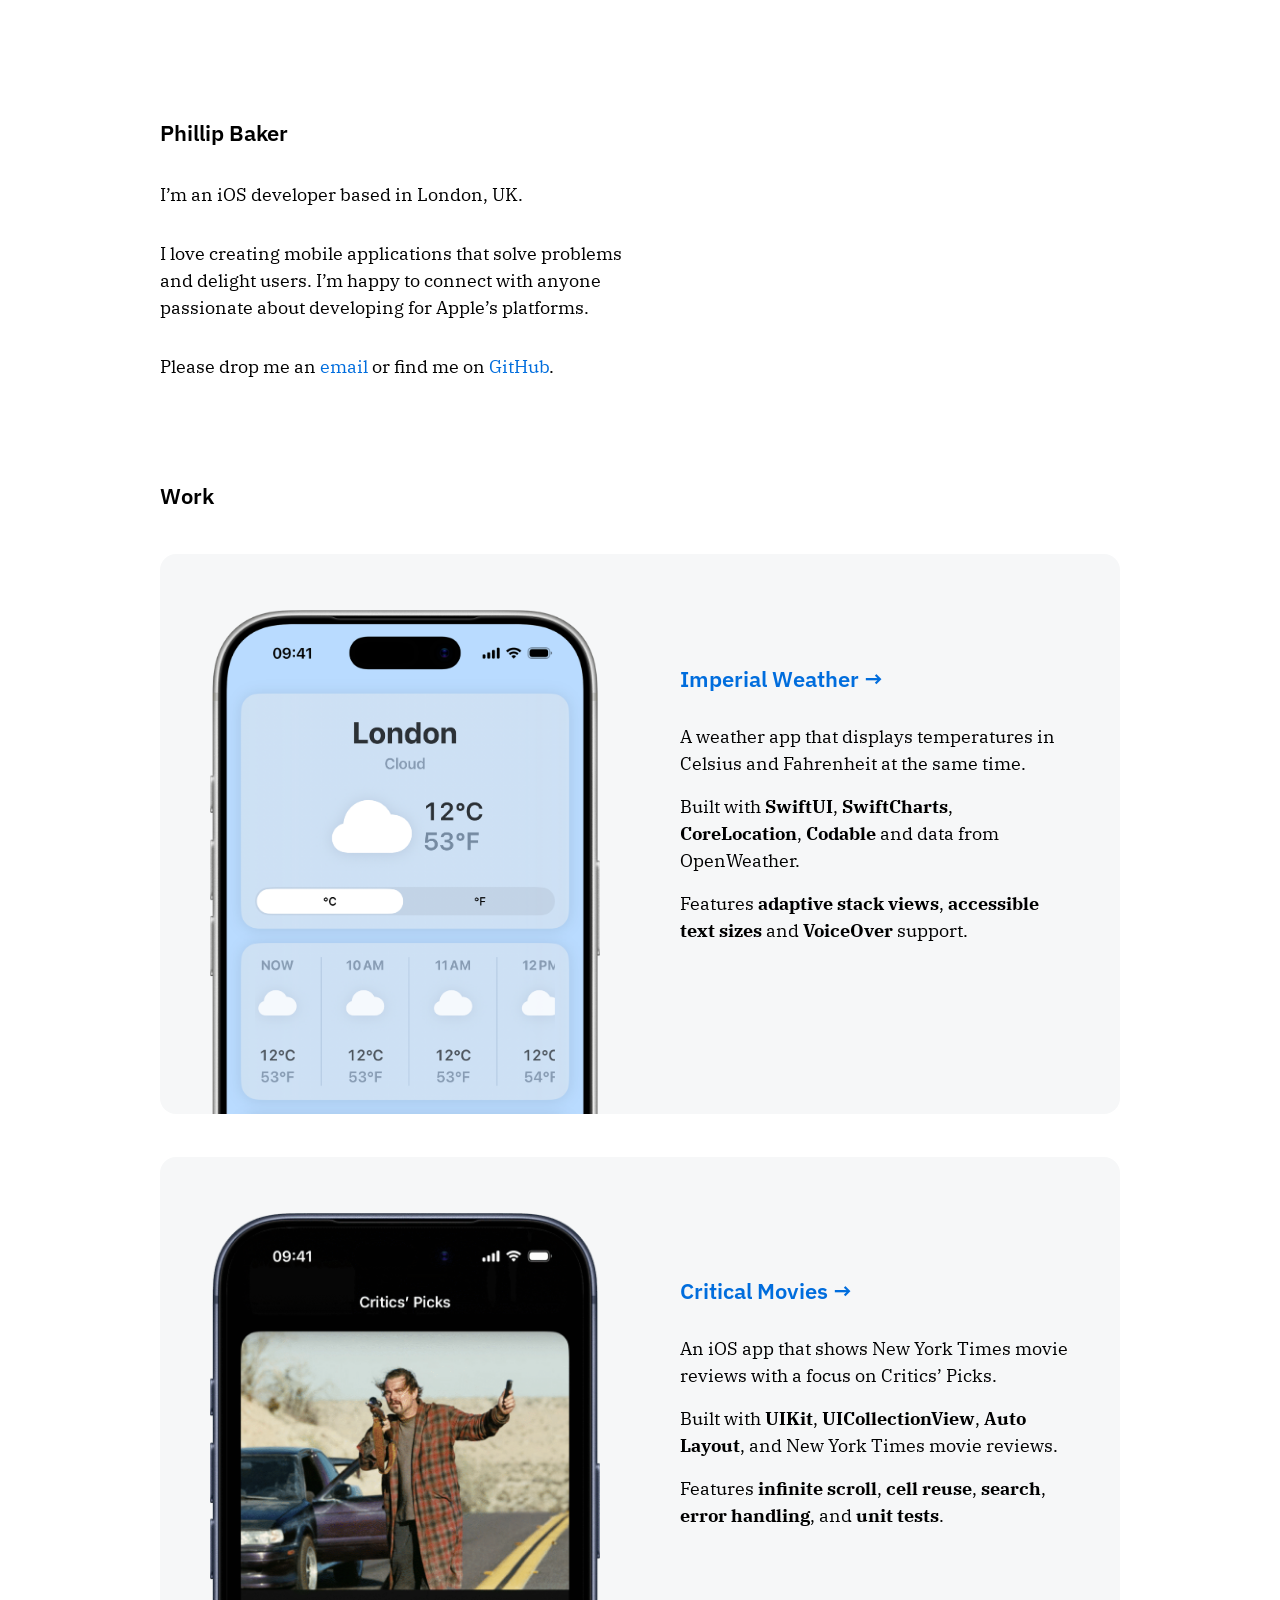
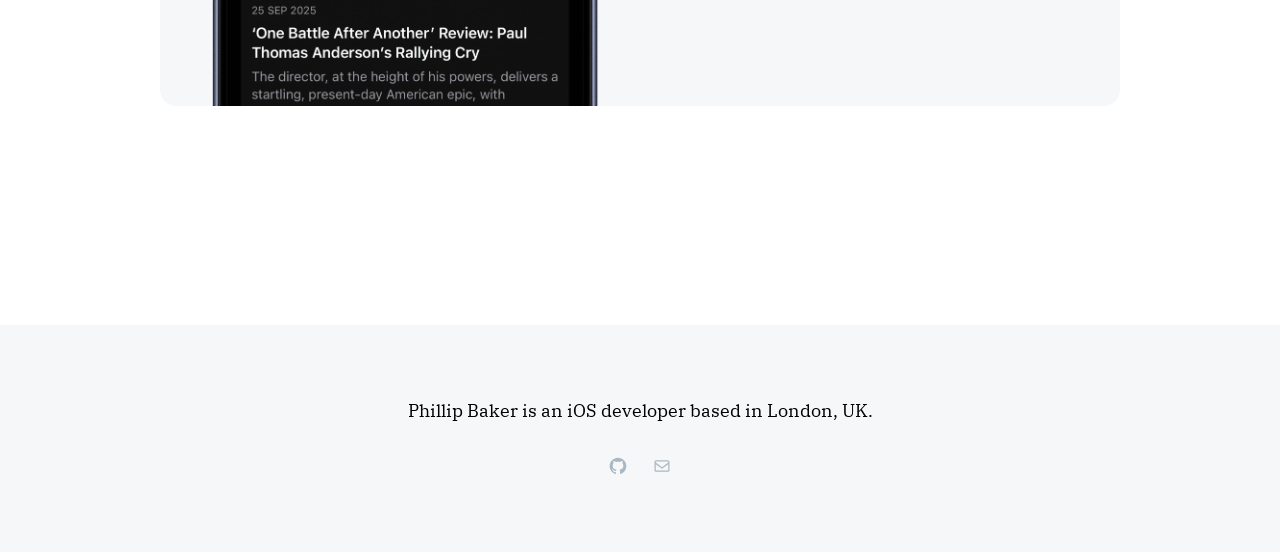
==== commit 40807ae7: "change: update app screenshots" ====
--- a/index.html
+++ b/index.html
@@ -193,7 +193,7 @@
 
 <div class="wp-block-columns alignwide are-vertically-aligned-center has-background is-layout-flex wp-container-core-columns-is-layout-3e49b91a wp-block-columns-is-layout-flex" style="border-radius:16px;background-color:#f6f7f8;margin-top:var(--wp--preset--spacing--40);margin-bottom:var(--wp--preset--spacing--40);padding-top:1.5rem;padding-right:var(--wp--preset--spacing--30);padding-bottom:0;padding-left:var(--wp--preset--spacing--30)">
 <div class="wp-block-column is-vertically-aligned-center is-layout-flow wp-block-column-is-layout-flow" style="padding-top:var(--wp--preset--spacing--30);padding-right:2%;padding-bottom:0%;padding-left:2%;flex-basis:50%">
-<figure class="wp-block-image size-large"><img width="794" height="1024" src="/wp-content/uploads/2025/10/iw-iphone-17-pro-portrait-light-silver@3x-cropped-794x1024.png" alt="" class="wp-image-4127" srcset="/wp-content/uploads/2025/10/iw-iphone-17-pro-portrait-light-silver@3x-cropped-794x1024.png 794w, /wp-content/uploads/2025/10/iw-iphone-17-pro-portrait-light-silver@3x-cropped-233x300.png 233w, /wp-content/uploads/2025/10/iw-iphone-17-pro-portrait-light-silver@3x-cropped-768x991.png 768w, /wp-content/uploads/2025/10/iw-iphone-17-pro-portrait-light-silver@3x-cropped-1190x1536.png 1190w, /wp-content/uploads/2025/10/iw-iphone-17-pro-portrait-light-silver@3x-cropped-1587x2048.png 1587w, /wp-content/uploads/2025/10/iw-iphone-17-pro-portrait-light-silver@3x-cropped-scaled.png 1984w" sizes="(max-width: 794px) 100vw, 794px"></figure>
+<figure class="wp-block-image size-full"><img src="/wp-content/uploads/2025/10/iw-iphone-17-pro-portrait-light-silver-bars@3x-cropped.png" alt="" class="wp-image-4140"></figure>
 </div>
 
 
@@ -219,7 +219,7 @@
 
 <div class="wp-block-columns alignwide are-vertically-aligned-center has-background is-layout-flex wp-container-core-columns-is-layout-3e49b91a wp-block-columns-is-layout-flex" style="border-radius:16px;background-color:#f6f7f8;margin-top:var(--wp--preset--spacing--40);margin-bottom:var(--wp--preset--spacing--40);padding-top:1.5rem;padding-right:var(--wp--preset--spacing--30);padding-bottom:0;padding-left:var(--wp--preset--spacing--30)">
 <div class="wp-block-column is-vertically-aligned-center is-layout-flow wp-block-column-is-layout-flow" style="padding-top:var(--wp--preset--spacing--30);padding-right:2%;padding-bottom:0%;padding-left:2%;flex-basis:50%">
-<figure class="wp-block-image size-large"><img width="819" height="1024" src="/wp-content/uploads/2025/10/cm-iphone-17-pro-portrait-cp-leo@3x-cropped-819x1024.png" alt="" class="wp-image-4118" srcset="/wp-content/uploads/2025/10/cm-iphone-17-pro-portrait-cp-leo@3x-cropped-819x1024.png 819w, /wp-content/uploads/2025/10/cm-iphone-17-pro-portrait-cp-leo@3x-cropped-240x300.png 240w, /wp-content/uploads/2025/10/cm-iphone-17-pro-portrait-cp-leo@3x-cropped-768x960.png 768w, /wp-content/uploads/2025/10/cm-iphone-17-pro-portrait-cp-leo@3x-cropped-1228x1536.png 1228w, /wp-content/uploads/2025/10/cm-iphone-17-pro-portrait-cp-leo@3x-cropped-1638x2048.png 1638w, /wp-content/uploads/2025/10/cm-iphone-17-pro-portrait-cp-leo@3x-cropped-scaled.png 2047w" sizes="(max-width: 819px) 100vw, 819px"></figure>
+<figure class="wp-block-image size-large"><img width="811" height="1024" src="/wp-content/uploads/2025/10/cm-iphone-17-pro-portrait-cp-leo-bars@3x-cropped-811x1024.png" alt="" class="wp-image-4142" srcset="/wp-content/uploads/2025/10/cm-iphone-17-pro-portrait-cp-leo-bars@3x-cropped-811x1024.png 811w, /wp-content/uploads/2025/10/cm-iphone-17-pro-portrait-cp-leo-bars@3x-cropped-237x300.png 237w, /wp-content/uploads/2025/10/cm-iphone-17-pro-portrait-cp-leo-bars@3x-cropped-768x970.png 768w, /wp-content/uploads/2025/10/cm-iphone-17-pro-portrait-cp-leo-bars@3x-cropped-1216x1536.png 1216w, /wp-content/uploads/2025/10/cm-iphone-17-pro-portrait-cp-leo-bars@3x-cropped-1621x2048.png 1621w, /wp-content/uploads/2025/10/cm-iphone-17-pro-portrait-cp-leo-bars@3x-cropped-scaled.png 2026w" sizes="(max-width: 811px) 100vw, 811px"></figure>
 </div>
 
 
